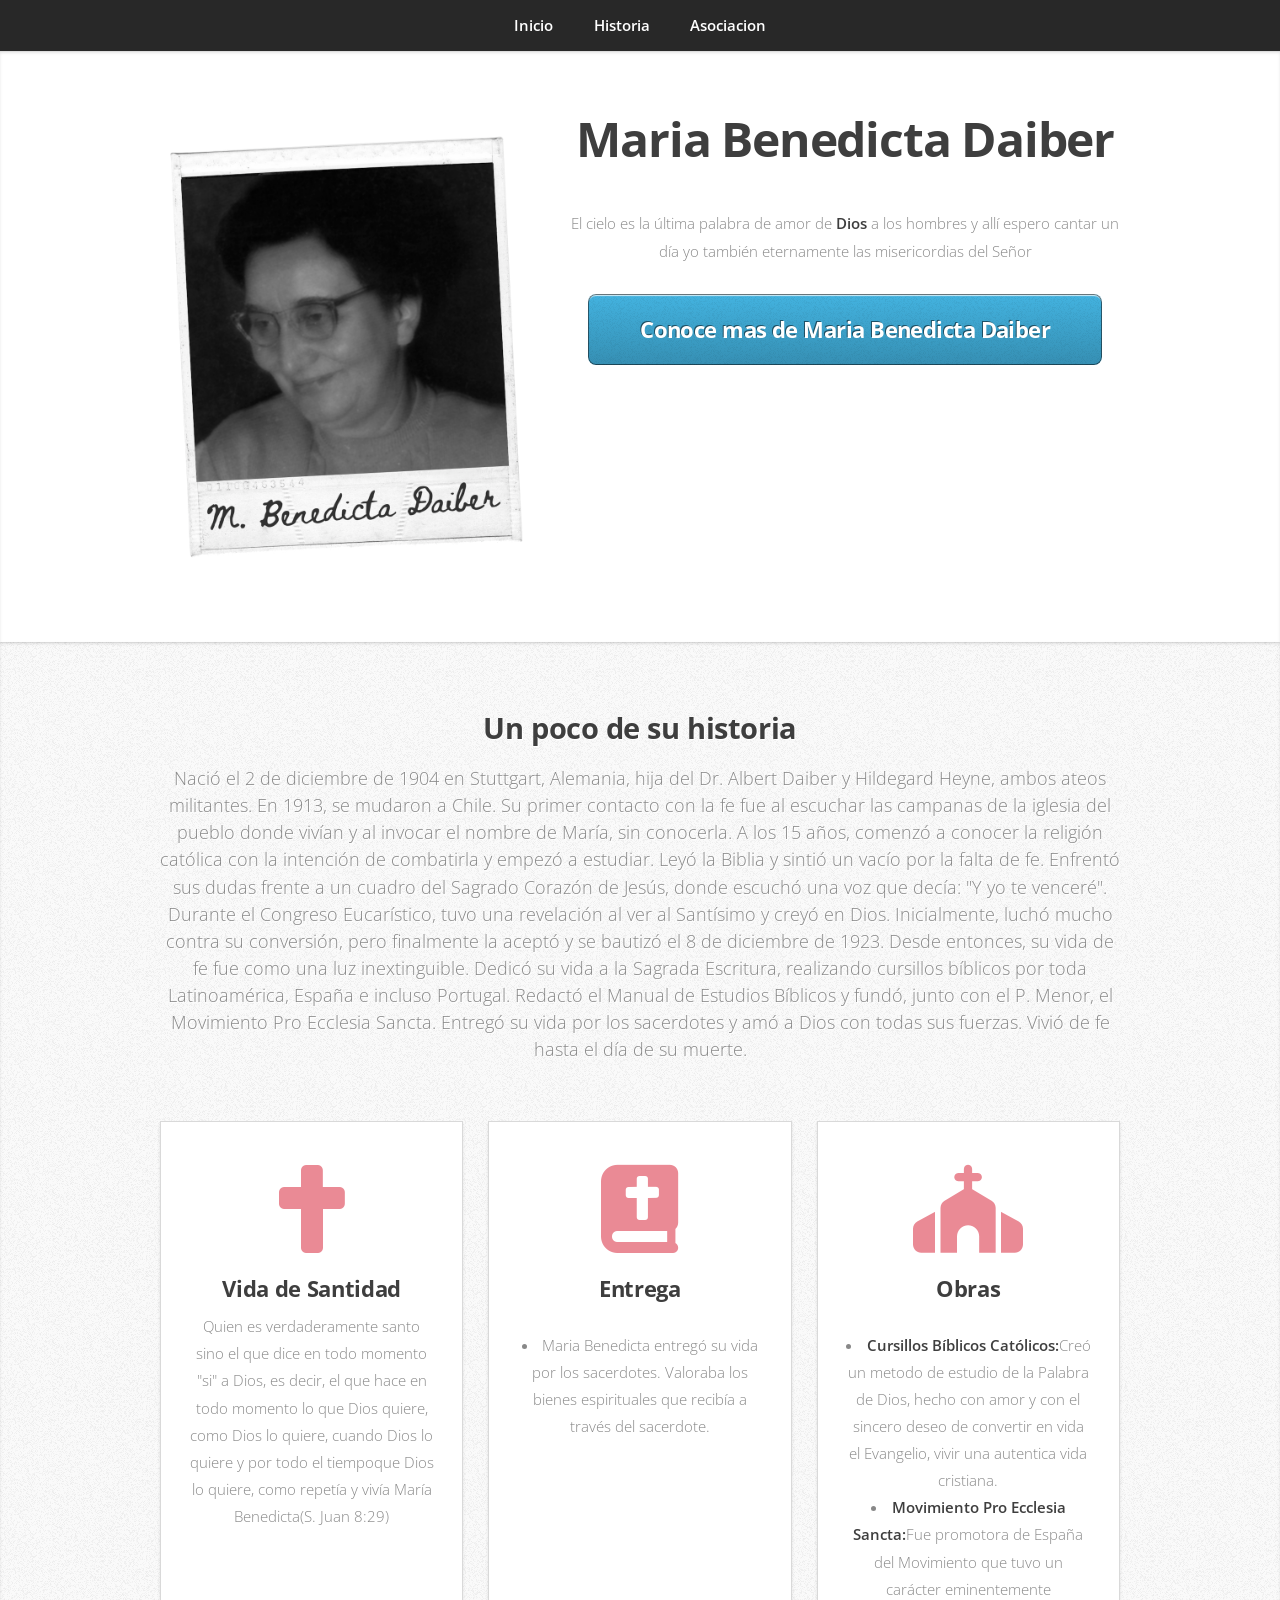
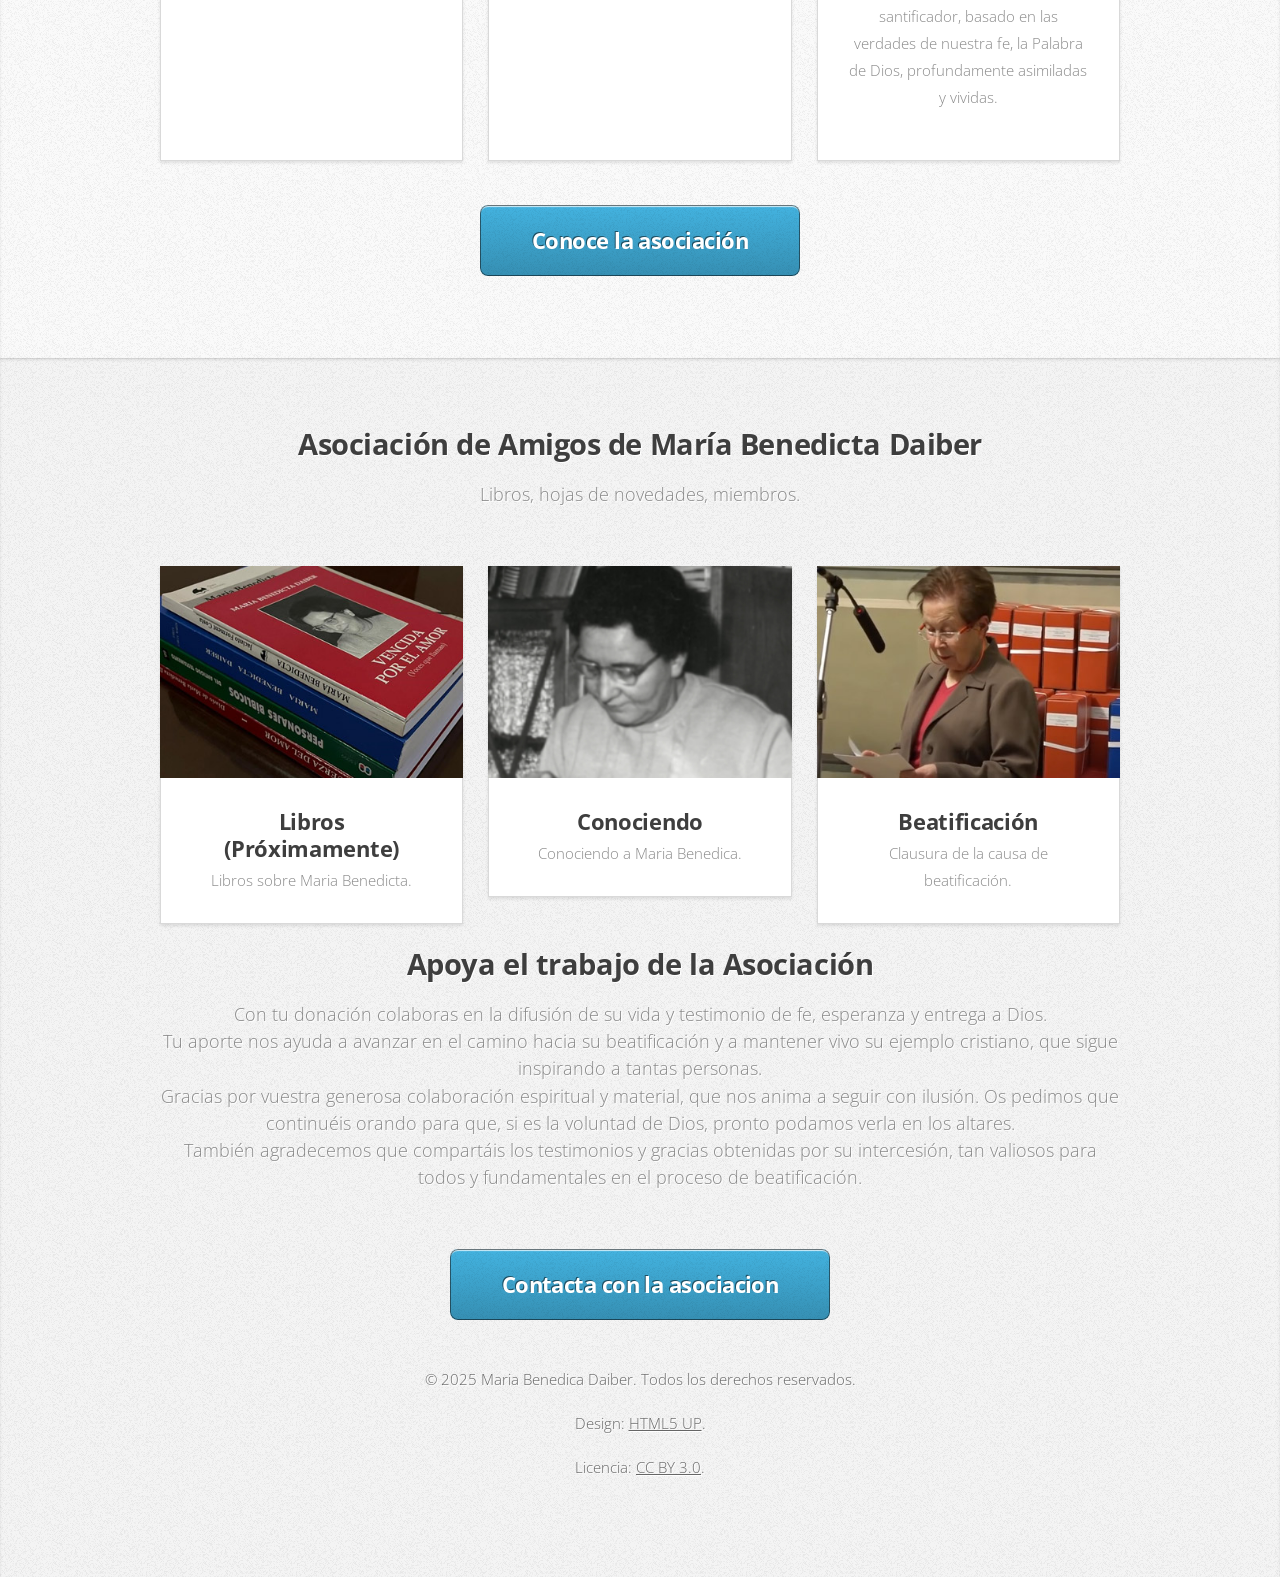
==== index.html @ 36058b7c "Texto del final formateado correctamente en html" ====
<!DOCTYPE HTML>
<html>

<head>
	<title>Maria Benedicta Daiber</title>
	<meta charset="utf-8" />
	<meta name="viewport" content="width=device-width, initial-scale=1, user-scalable=no" />
	<link rel="stylesheet" href="assets/css/main.css" />
	<link rel="stylesheet" href="https://cdnjs.cloudflare.com/ajax/libs/font-awesome/6.0.0-beta3/css/all.min.css">
	<meta name="description"
		content="Conoce la vida, historia y legado de María Benedicta Daiber, su camino de fe y su impacto en la Iglesia Católica." />
	<meta name="keywords" content="María Benedicta Daiber, historia, fe, catolicismo, Pro Ecclesia Sancta, Biblia" />
	<meta name="author" content="Asociación de Amigos de María Benedicta Daiber" />
	<meta name="robots" content="index, follow">
	<meta property="og:title" content="María Benedicta Daiber - Su historia y legado">
	<meta property="og:description" content="Descubre la vida de María Benedicta Daiber y su dedicación a la fe.">
	<meta property="og:image" content="https://www.mariabenedictadaiber.com/images/mbinicio.png">
	<meta property="og:url" content="https://wwww.mariabenedictadaiber.com">
	<meta property="og:type" content="website">
	<link rel="icon" href="images/favicon.ico" type="image/x-icon">
	<link rel="shortcut icon" href="images/favicon.ico" type="image/x-icon">
</head>

<body class="is-preload">

	<!-- Lista de botones top -->
	<nav id="nav">
		<ul class="container">
			<li><a href="#inicio">Inicio</a></li>
			<li><a href="#historia">Historia</a></li>
			<li><a href="#documentos">Asociacion</a></li>
		</ul>
	</nav>

	<!-- Aqui estan los textos del inicio -->
	<article id="inicio" class="wrapper style1">
		<div class="container">
			<div class="row">
				<div class="col-4 col-5-large col-12-medium">
					<span class="image fit"><img src="images/mbinicio.png" alt="" /></span>
				</div>
				<div class="col-8 col-7-large col-12-medium">
					<header>
						<h1><strong>Maria Benedicta Daiber</strong></h1>
					</header>
					<!-- Primera Frase -->
					<p>El cielo es la última palabra de amor de <strong>Dios</strong> a los hombres y allí espero cantar
						un día yo también eternamente las misericordias del Señor </p>
					<!-- Texto del primer boton-->
					<a href="#historia" class="button large scrolly">Conoce mas de Maria Benedicta Daiber</a>
				</div>
			</div>
		</div>
	</article>

	<!-- historia -->
	<article id="historia" class="wrapper style2">
		<div class="container">
			<header>
				<h2>Un poco de su historia</h2>
				<p>
					Nació el 2 de diciembre de 1904 en Stuttgart, Alemania, hija del Dr. Albert Daiber y Hildegard
					Heyne, ambos ateos militantes. En 1913, se mudaron a Chile. Su primer contacto con la fe fue al
					escuchar las campanas de la iglesia del pueblo donde vivían y al invocar el nombre de María, sin
					conocerla. A los 15 años, comenzó a conocer la religión católica con la intención de combatirla y
					empezó a estudiar. Leyó la Biblia y sintió un vacío por la falta de fe. Enfrentó sus dudas frente a
					un cuadro del Sagrado Corazón de Jesús, donde escuchó una voz que decía: "Y yo te venceré".
					Durante el Congreso Eucarístico, tuvo una revelación al ver al Santísimo y creyó en Dios.
					Inicialmente, luchó mucho contra su conversión, pero finalmente la aceptó y se bautizó el 8 de
					diciembre de 1923. Desde entonces, su vida de fe fue como una luz inextinguible. Dedicó su vida a la
					Sagrada Escritura, realizando cursillos bíblicos por toda Latinoamérica, España e incluso Portugal.
					Redactó el Manual de Estudios Bíblicos y fundó, junto con el P. Menor, el Movimiento Pro Ecclesia
					Sancta. Entregó su vida por los sacerdotes y amó a Dios con todas sus fuerzas. Vivió de fe hasta el
					día de su muerte.
				</p>
			</header>
			<!-- Texto en los iconos-->
			<div class="row aln-center">
				<div class="col-4 col-6-medium col-12-small">
					<section class="box style1">
						<i class="fa-solid fa-cross"></i>
						<h3>Vida de Santidad</h3>
						<p> Quien es verdaderamente santo sino el que dice en todo momento "si" a Dios, es decir, el que
							hace en todo momento lo que Dios quiere, como Dios lo quiere, cuando Dios lo quiere y por
							todo el tiempoque Dios lo quiere, como repetía y vivía María Benedicta(S. Juan 8:29)</p>
					</section>
				</div>
				<div class="col-4 col-6-medium col-12-small">
					<section class="box style1">
						<i class="fa-solid fa-book-bible"></i>
						<h3>Entrega</h3>
						<p>
							<li>Maria Benedicta entregó su vida por los sacerdotes. Valoraba los bienes espirituales que
								recibía a través del sacerdote. <p>
								</p>
					</section>
				</div>
				<div class="col-4 col-6-medium col-12-small">
					<section class="box style1">
						<i class="fa-solid fa-church"></i>
						<h3>Obras</h3>
						<p>
							<li><strong>Cursillos Bíblicos Católicos:</strong>Creó un metodo de estudio de la Palabra de
								Dios,
								hecho con amor y con el sincero deseo de convertir en vida el Evangelio, vivir una
								autentica vida cristiana. </li>
							<li><strong>Movimiento Pro Ecclesia Sancta:</strong>Fue promotora de España del Movimiento
								que tuvo un
								carácter eminentemente santificador, basado en las verdades de nuestra fe, la Palabra de
								Dios, profundamente asimiladas y vividas. </li>
						</p>
					</section>
				</div>
			</div>
			<footer>
				<a href="#documentos" class="button large scrolly">Conoce la asociación</a>
			</footer>
		</div>
	</article>

	<!-- documentos -->
	<article id="documentos" class="wrapper style3">
		<div class="container">
			<header>
				<h2>Asociación de Amigos de María Benedicta Daiber</h2>
				<p>Libros, hojas de novedades, miembros.</p>
			</header>
			<div class="row">
				<div class="col-4 col-6-medium col-12-small">
					<article class="box style2">
						<a href="#documentos" class="image featured"><img src="images/libros-emilia.jpg" alt="" /></a>
						<h3><a href="#documentos">Libros (Próximamente)</a></h3>
						<p>Libros sobre Maria Benedicta.</p>
					</article>
				</div>
				<div class="col-4 col-6-medium col-12-small">
					<article class="box style2">
						<a href="https://www.youtube.com/watch?v=n-Kl02w8ah0" target="_blank" class="image featured"><img
								src="images/conociendo-mb.jpg" alt="" /></a>
						<h3><a href="https://www.youtube.com/watch?v=n-Kl02w8ah0" target="_blank">Conociendo</a></h3>
						<p>Conociendo a Maria Benedica.</p>
					</article>
				</div>
				<div class="col-4 col-6-medium col-12-small">
					<article class="box style2">
						<a href="https://www.youtube.com/watch?v=4YT5zD2VzBg" target="_blank"
							class="image featured"><img src="images/asociacion.jpg" alt="" /></a>
							<h3><a href="https://www.youtube.com/watch?v=4YT5zD2VzBg" target="_blank">Beatificación</a></h3>
						<p>Clausura de la causa de beatificación.</p>
					</article>

				</div>
			</div>
			<header>
				<br/>
				<h2>Apoya el trabajo de la Asociación</h2>
				<p>
					Con tu donación colaboras en la difusión de su vida y testimonio de fe, esperanza y entrega a Dios.
				</p>
				<p>
					Tu aporte nos ayuda a avanzar en el camino hacia su beatificación y a mantener vivo su ejemplo cristiano, que sigue inspirando a tantas personas.
				</p><p>
					Gracias por vuestra generosa colaboración espiritual y material, que nos anima a seguir con ilusión.
					Os pedimos que continuéis orando para que, si es la voluntad de Dios, pronto podamos verla en los altares.
				</p><p>
					También agradecemos que compartáis los testimonios y gracias obtenidas por su intercesión, tan valiosos para todos y fundamentales en el proceso de beatificación.
				</p>
			</header>
			<footer>
				<a href="https://docs.google.com/forms/d/1PQJEVFKMWFNVKj2dF9KFOKWozA6vppO3JKjt6mLibCA" target="_blank"
					class="button large scrolly">
					Contacta con la asociacion
				</a>
			</footer>
		</div>
		<footer id="footer">
			<ul id="copyright">
				<p>&copy; 2025 Maria Benedica Daiber. Todos los derechos reservados.</p>
				<p>Design: <a href="https://html5up.net" target="_blank">HTML5 UP</a>.</p>
				<p>Licencia: <a href="https://creativecommons.org/licenses/by/3.0/" target="_blank">CC BY 3.0</a>.</p>
			</ul>
		</footer>
		
		</div>
	</article>


</body>

</html>
---- assets/css/main.css ----
@import url("https://fonts.googleapis.com/css?family=Open+Sans:300,300italic,600,600italic,700");
@import url("fontawesome-all.min.css");

/*
	Miniport by HTML5 UP
	html5up.net | @ajlkn
	Free for personal and commercial use under the CCA 3.0 license (html5up.net/license)
*/
.responsive-iframe {
    position: relative;
    padding-bottom: 56.25%; /* Relación de aspecto 16:9 */
    height: 0;
    overflow: hidden;
    max-width: 100%;
    background: #f0f0f0;
}

.responsive-iframe iframe {
    position: absolute;
    top: 0;
    left: 0;
    width: 100%;
    height: 100%;
    border: 0;
}

html, body, div, span, applet, object,
iframe, h1, h2, h3, h4, h5, h6, p, blockquote,
pre, a, abbr, acronym, address, big, cite,
code, del, dfn, em, img, ins, kbd, q, s, samp,
small, strike, strong, sub, sup, tt, var, b,
u, i, center, dl, dt, dd, ol, ul, li, fieldset,
form, label, legend, table, caption, tbody,
tfoot, thead, tr, th, td, article, aside,
canvas, details, embed, figure, figcaption,
footer, header, hgroup, menu, nav, output, ruby,
section, summary, time, mark, audio, video {
	margin: 0;
	padding: 0;
	border: 0;
	font-size: 100%;
	font: inherit;
	vertical-align: baseline;}

article, aside, details, figcaption, figure,
footer, header, hgroup, menu, nav, section {
	display: block;}

body {
	line-height: 1;
}

ol, ul {
	list-style: none;
}

blockquote, q {
	quotes: none;
}

	blockquote:before, blockquote:after, q:before, q:after {
		content: '';
		content: none;
	}

table {
	border-collapse: collapse;
	border-spacing: 0;
}

body {
	-webkit-text-size-adjust: none;
}

mark {
	background-color: transparent;
	color: inherit;
}

input::-moz-focus-inner {
	border: 0;
	padding: 0;
}

input, select, textarea {
	-moz-appearance: none;
	-webkit-appearance: none;
	-ms-appearance: none;
	appearance: none;
}

/* Basic */

	html {
		box-sizing: border-box;
	}

	*, *:before, *:after {
		box-sizing: inherit;
	}

	body {
		padding-top: 3.5em;
	}

		body.is-preload *, body.is-preload *:before, body.is-preload *:after {
			-moz-animation: none !important;
			-webkit-animation: none !important;
			-ms-animation: none !important;
			animation: none !important;
			-moz-transition: none !important;
			-webkit-transition: none !important;
			-ms-transition: none !important;
			transition: none !important;
		}

	body, input, textarea, select {
		font-family: 'Open Sans', sans-serif;
		line-height: 1.85em;
		color: #888;
		font-weight: 300;
		font-size: 13pt;
	}

	a {
		-moz-transition: color .2s ease-in-out;
		-webkit-transition: color .2s ease-in-out;
		-ms-transition: color .2s ease-in-out;
		transition: color .2s ease-in-out;
		color: #43B3E0;
		text-decoration: underline;
	}

		a:hover {
			color: #43bff0 !important;
		}

		a img {
			border: 0;
		}

	b, strong {
		font-weight: 600;
		color: #3e3e3e;
	}

	i, em {
		font-style: italic;
	}

	sub {
		position: relative;
		top: 0.5em;
		font-size: 0.8em;
	}

	sup {
		position: relative;
		top: -0.5em;
		font-size: 0.8em;
	}

	blockquote {
		border-left: solid 0.75em #eee;
		padding: 1em 0 1em 1.5em;
		font-style: italic;
	}

	h1, h2, h3, h4, h5, h6 {
		color: #3e3e3e;
		margin: 0 0 0.75em 0;
	}

	h1 a, h2 a, h3 a, h4 a, h5 a, h6 a {
		text-decoration: none;
		color: inherit;
	}

	h2, h3, h4, h5, h6 {
		font-weight: 700;
	}

	h1 {
		font-size: 3.25em;
		letter-spacing: -0.025em;
		font-weight: 300;
	}

		h1 strong {
			font-weight: 700;
		}

	h2 {
		font-size: 2em;
		letter-spacing: -0.015em;
	}

	h3 {
		font-size: 1.5em;
		letter-spacing: -0.015em;
	}

	em, i {
		font-style: italic;
	}

	br.clear {
		clear: both;
	}

	hr {
		border: 0;
		border-top: solid 1px #444;
		border-top-color: rgba(0, 0, 0, 0.35);
		box-shadow: 0px 1px 0px 0px rgba(255, 255, 255, 0.1);
		height: 1px;
		margin: 3em 0;
	}

	p, ul, ol, dl, table {
		margin-bottom: 2em;
	}

	header {
		margin: 0 0 3em 0;
	}

		header > p {
			font-size: 1.25em;
			margin: 0;
		}

	footer {
		margin: 3em 0 0 0;
	}

		footer > p {
			font-size: 1.25em;
		}

/* Container */

	.container {
		margin: 0 auto;
		max-width: calc(100% - 50px);
		width: 1200px;
	}

		.container.medium {
			width: 900px;
		}

		@media screen and (max-width: 1680px) {

			.container {
				width: 1200px;
			}

				.container.medium {
					width: 900px;
				}

		}

		@media screen and (max-width: 1280px) {

			.container {
				width: 960px;
			}

				.container.medium {
					width: 720px;
				}

		}

		@media screen and (max-width: 980px) {

			.container {
				width: 100%;
			}

				.container.medium {
					width: 75%;
				}

		}

		@media screen and (max-width: 736px) {

			.container {
				width: 100%;
				max-width: calc(100% - 30px);
			}

				.container.medium {
					width: 100%;
				}

		}

/* Row */

	.row {
		display: flex;
		flex-wrap: wrap;
		box-sizing: border-box;
		align-items: stretch;
	}

		.row > * {
			box-sizing: border-box;
		}

		.row.gtr-uniform > * > :last-child {
			margin-bottom: 0;
		}

		.row.aln-left {
			justify-content: flex-start;
		}

		.row.aln-center {
			justify-content: center;
		}

		.row.aln-right {
			justify-content: flex-end;
		}

		.row.aln-top {
			align-items: flex-start;
		}

		.row.aln-middle {
			align-items: center;
		}

		.row.aln-bottom {
			align-items: flex-end;
		}

		.row > .imp {
			order: -1;
		}

		.row > .col-1 {
			width: 8.33333%;
		}

		.row > .off-1 {
			margin-left: 8.33333%;
		}

		.row > .col-2 {
			width: 16.66667%;
		}

		.row > .off-2 {
			margin-left: 16.66667%;
		}

		.row > .col-3 {
			width: 25%;
		}

		.row > .off-3 {
			margin-left: 25%;
		}

		.row > .col-4 {
			width: 33.33333%;
		}

		.row > .off-4 {
			margin-left: 33.33333%;
		}

		.row > .col-5 {
			width: 41.66667%;
		}

		.row > .off-5 {
			margin-left: 41.66667%;
		}

		.row > .col-6 {
			width: 50%;
		}

		.row > .off-6 {
			margin-left: 50%;
		}

		.row > .col-7 {
			width: 58.33333%;
		}

		.row > .off-7 {
			margin-left: 58.33333%;
		}

		.row > .col-8 {
			width: 66.66667%;
		}

		.row > .off-8 {
			margin-left: 66.66667%;
		}

		.row > .col-9 {
			width: 75%;
		}

		.row > .off-9 {
			margin-left: 75%;
		}

		.row > .col-10 {
			width: 83.33333%;
		}

		.row > .off-10 {
			margin-left: 83.33333%;
		}

		.row > .col-11 {
			width: 91.66667%;
		}

		.row > .off-11 {
			margin-left: 91.66667%;
		}

		.row > .col-12 {
			width: 100%;
		}

		.row > .off-12 {
			margin-left: 100%;
		}

		.row.gtr-0 {
			margin-top: 0px;
			margin-left: 0px;
		}

			.row.gtr-0 > * {
				padding: 0px 0 0 0px;
			}

			.row.gtr-0.gtr-uniform {
				margin-top: 0px;
			}

				.row.gtr-0.gtr-uniform > * {
					padding-top: 0px;
				}

		.row.gtr-25 {
			margin-top: -6.25px;
			margin-left: -6.25px;
		}

			.row.gtr-25 > * {
				padding: 6.25px 0 0 6.25px;
			}

			.row.gtr-25.gtr-uniform {
				margin-top: -6.25px;
			}

				.row.gtr-25.gtr-uniform > * {
					padding-top: 6.25px;
				}

		.row.gtr-50 {
			margin-top: -12.5px;
			margin-left: -12.5px;
		}

			.row.gtr-50 > * {
				padding: 12.5px 0 0 12.5px;
			}

			.row.gtr-50.gtr-uniform {
				margin-top: -12.5px;
			}

				.row.gtr-50.gtr-uniform > * {
					padding-top: 12.5px;
				}

		.row {
			margin-top: -25px;
			margin-left: -25px;
		}

			.row > * {
				padding: 25px 0 0 25px;
			}

			.row.gtr-uniform {
				margin-top: -25px;
			}

				.row.gtr-uniform > * {
					padding-top: 25px;
				}

		.row.gtr-150 {
			margin-top: -37.5px;
			margin-left: -37.5px;
		}

			.row.gtr-150 > * {
				padding: 37.5px 0 0 37.5px;
			}

			.row.gtr-150.gtr-uniform {
				margin-top: -37.5px;
			}

				.row.gtr-150.gtr-uniform > * {
					padding-top: 37.5px;
				}

		.row.gtr-200 {
			margin-top: -50px;
			margin-left: -50px;
		}

			.row.gtr-200 > * {
				padding: 50px 0 0 50px;
			}

			.row.gtr-200.gtr-uniform {
				margin-top: -50px;
			}

				.row.gtr-200.gtr-uniform > * {
					padding-top: 50px;
				}

		@media screen and (max-width: 1680px) {

			.row {
				display: flex;
				flex-wrap: wrap;
				box-sizing: border-box;
				align-items: stretch;
			}

				.row > * {
					box-sizing: border-box;
				}

				.row.gtr-uniform > * > :last-child {
					margin-bottom: 0;
				}

				.row.aln-left {
					justify-content: flex-start;
				}

				.row.aln-center {
					justify-content: center;
				}

				.row.aln-right {
					justify-content: flex-end;
				}

				.row.aln-top {
					align-items: flex-start;
				}

				.row.aln-middle {
					align-items: center;
				}

				.row.aln-bottom {
					align-items: flex-end;
				}

				.row > .imp-xlarge {
					order: -1;
				}

				.row > .col-1-xlarge {
					width: 8.33333%;
				}

				.row > .off-1-xlarge {
					margin-left: 8.33333%;
				}

				.row > .col-2-xlarge {
					width: 16.66667%;
				}

				.row > .off-2-xlarge {
					margin-left: 16.66667%;
				}

				.row > .col-3-xlarge {
					width: 25%;
				}

				.row > .off-3-xlarge {
					margin-left: 25%;
				}

				.row > .col-4-xlarge {
					width: 33.33333%;
				}

				.row > .off-4-xlarge {
					margin-left: 33.33333%;
				}

				.row > .col-5-xlarge {
					width: 41.66667%;
				}

				.row > .off-5-xlarge {
					margin-left: 41.66667%;
				}

				.row > .col-6-xlarge {
					width: 50%;
				}

				.row > .off-6-xlarge {
					margin-left: 50%;
				}

				.row > .col-7-xlarge {
					width: 58.33333%;
				}

				.row > .off-7-xlarge {
					margin-left: 58.33333%;
				}

				.row > .col-8-xlarge {
					width: 66.66667%;
				}

				.row > .off-8-xlarge {
					margin-left: 66.66667%;
				}

				.row > .col-9-xlarge {
					width: 75%;
				}

				.row > .off-9-xlarge {
					margin-left: 75%;
				}

				.row > .col-10-xlarge {
					width: 83.33333%;
				}

				.row > .off-10-xlarge {
					margin-left: 83.33333%;
				}

				.row > .col-11-xlarge {
					width: 91.66667%;
				}

				.row > .off-11-xlarge {
					margin-left: 91.66667%;
				}

				.row > .col-12-xlarge {
					width: 100%;
				}

				.row > .off-12-xlarge {
					margin-left: 100%;
				}

				.row.gtr-0 {
					margin-top: 0px;
					margin-left: 0px;
				}

					.row.gtr-0 > * {
						padding: 0px 0 0 0px;
					}

					.row.gtr-0.gtr-uniform {
						margin-top: 0px;
					}

						.row.gtr-0.gtr-uniform > * {
							padding-top: 0px;
						}

				.row.gtr-25 {
					margin-top: -6.25px;
					margin-left: -6.25px;
				}

					.row.gtr-25 > * {
						padding: 6.25px 0 0 6.25px;
					}

					.row.gtr-25.gtr-uniform {
						margin-top: -6.25px;
					}

						.row.gtr-25.gtr-uniform > * {
							padding-top: 6.25px;
						}

				.row.gtr-50 {
					margin-top: -12.5px;
					margin-left: -12.5px;
				}

					.row.gtr-50 > * {
						padding: 12.5px 0 0 12.5px;
					}

					.row.gtr-50.gtr-uniform {
						margin-top: -12.5px;
					}

						.row.gtr-50.gtr-uniform > * {
							padding-top: 12.5px;
						}

				.row {
					margin-top: -25px;
					margin-left: -25px;
				}

					.row > * {
						padding: 25px 0 0 25px;
					}

					.row.gtr-uniform {
						margin-top: -25px;
					}

						.row.gtr-uniform > * {
							padding-top: 25px;
						}

				.row.gtr-150 {
					margin-top: -37.5px;
					margin-left: -37.5px;
				}

					.row.gtr-150 > * {
						padding: 37.5px 0 0 37.5px;
					}

					.row.gtr-150.gtr-uniform {
						margin-top: -37.5px;
					}

						.row.gtr-150.gtr-uniform > * {
							padding-top: 37.5px;
						}

				.row.gtr-200 {
					margin-top: -50px;
					margin-left: -50px;
				}

					.row.gtr-200 > * {
						padding: 50px 0 0 50px;
					}

					.row.gtr-200.gtr-uniform {
						margin-top: -50px;
					}

						.row.gtr-200.gtr-uniform > * {
							padding-top: 50px;
						}

		}

		@media screen and (max-width: 1280px) {

			.row {
				display: flex;
				flex-wrap: wrap;
				box-sizing: border-box;
				align-items: stretch;
			}

				.row > * {
					box-sizing: border-box;
				}

				.row.gtr-uniform > * > :last-child {
					margin-bottom: 0;
				}

				.row.aln-left {
					justify-content: flex-start;
				}

				.row.aln-center {
					justify-content: center;
				}

				.row.aln-right {
					justify-content: flex-end;
				}

				.row.aln-top {
					align-items: flex-start;
				}

				.row.aln-middle {
					align-items: center;
				}

				.row.aln-bottom {
					align-items: flex-end;
				}

				.row > .imp-large {
					order: -1;
				}

				.row > .col-1-large {
					width: 8.33333%;
				}

				.row > .off-1-large {
					margin-left: 8.33333%;
				}

				.row > .col-2-large {
					width: 16.66667%;
				}

				.row > .off-2-large {
					margin-left: 16.66667%;
				}

				.row > .col-3-large {
					width: 25%;
				}

				.row > .off-3-large {
					margin-left: 25%;
				}

				.row > .col-4-large {
					width: 33.33333%;
				}

				.row > .off-4-large {
					margin-left: 33.33333%;
				}

				.row > .col-5-large {
					width: 41.66667%;
				}

				.row > .off-5-large {
					margin-left: 41.66667%;
				}

				.row > .col-6-large {
					width: 50%;
				}

				.row > .off-6-large {
					margin-left: 50%;
				}

				.row > .col-7-large {
					width: 58.33333%;
				}

				.row > .off-7-large {
					margin-left: 58.33333%;
				}

				.row > .col-8-large {
					width: 66.66667%;
				}

				.row > .off-8-large {
					margin-left: 66.66667%;
				}

				.row > .col-9-large {
					width: 75%;
				}

				.row > .off-9-large {
					margin-left: 75%;
				}

				.row > .col-10-large {
					width: 83.33333%;
				}

				.row > .off-10-large {
					margin-left: 83.33333%;
				}

				.row > .col-11-large {
					width: 91.66667%;
				}

				.row > .off-11-large {
					margin-left: 91.66667%;
				}

				.row > .col-12-large {
					width: 100%;
				}

				.row > .off-12-large {
					margin-left: 100%;
				}

				.row.gtr-0 {
					margin-top: 0px;
					margin-left: 0px;
				}

					.row.gtr-0 > * {
						padding: 0px 0 0 0px;
					}

					.row.gtr-0.gtr-uniform {
						margin-top: 0px;
					}

						.row.gtr-0.gtr-uniform > * {
							padding-top: 0px;
						}

				.row.gtr-25 {
					margin-top: -6.25px;
					margin-left: -6.25px;
				}

					.row.gtr-25 > * {
						padding: 6.25px 0 0 6.25px;
					}

					.row.gtr-25.gtr-uniform {
						margin-top: -6.25px;
					}

						.row.gtr-25.gtr-uniform > * {
							padding-top: 6.25px;
						}

				.row.gtr-50 {
					margin-top: -12.5px;
					margin-left: -12.5px;
				}

					.row.gtr-50 > * {
						padding: 12.5px 0 0 12.5px;
					}

					.row.gtr-50.gtr-uniform {
						margin-top: -12.5px;
					}

						.row.gtr-50.gtr-uniform > * {
							padding-top: 12.5px;
						}

				.row {
					margin-top: -25px;
					margin-left: -25px;
				}

					.row > * {
						padding: 25px 0 0 25px;
					}

					.row.gtr-uniform {
						margin-top: -25px;
					}

						.row.gtr-uniform > * {
							padding-top: 25px;
						}

				.row.gtr-150 {
					margin-top: -37.5px;
					margin-left: -37.5px;
				}

					.row.gtr-150 > * {
						padding: 37.5px 0 0 37.5px;
					}

					.row.gtr-150.gtr-uniform {
						margin-top: -37.5px;
					}

						.row.gtr-150.gtr-uniform > * {
							padding-top: 37.5px;
						}

				.row.gtr-200 {
					margin-top: -50px;
					margin-left: -50px;
				}

					.row.gtr-200 > * {
						padding: 50px 0 0 50px;
					}

					.row.gtr-200.gtr-uniform {
						margin-top: -50px;
					}

						.row.gtr-200.gtr-uniform > * {
							padding-top: 50px;
						}

		}

		@media screen and (max-width: 980px) {

			.row {
				display: flex;
				flex-wrap: wrap;
				box-sizing: border-box;
				align-items: stretch;
			}

				.row > * {
					box-sizing: border-box;
				}

				.row.gtr-uniform > * > :last-child {
					margin-bottom: 0;
				}

				.row.aln-left {
					justify-content: flex-start;
				}

				.row.aln-center {
					justify-content: center;
				}

				.row.aln-right {
					justify-content: flex-end;
				}

				.row.aln-top {
					align-items: flex-start;
				}

				.row.aln-middle {
					align-items: center;
				}

				.row.aln-bottom {
					align-items: flex-end;
				}

				.row > .imp-medium {
					order: -1;
				}

				.row > .col-1-medium {
					width: 8.33333%;
				}

				.row > .off-1-medium {
					margin-left: 8.33333%;
				}

				.row > .col-2-medium {
					width: 16.66667%;
				}

				.row > .off-2-medium {
					margin-left: 16.66667%;
				}

				.row > .col-3-medium {
					width: 25%;
				}

				.row > .off-3-medium {
					margin-left: 25%;
				}

				.row > .col-4-medium {
					width: 33.33333%;
				}

				.row > .off-4-medium {
					margin-left: 33.33333%;
				}

				.row > .col-5-medium {
					width: 41.66667%;
				}

				.row > .off-5-medium {
					margin-left: 41.66667%;
				}

				.row > .col-6-medium {
					width: 50%;
				}

				.row > .off-6-medium {
					margin-left: 50%;
				}

				.row > .col-7-medium {
					width: 58.33333%;
				}

				.row > .off-7-medium {
					margin-left: 58.33333%;
				}

				.row > .col-8-medium {
					width: 66.66667%;
				}

				.row > .off-8-medium {
					margin-left: 66.66667%;
				}

				.row > .col-9-medium {
					width: 75%;
				}

				.row > .off-9-medium {
					margin-left: 75%;
				}

				.row > .col-10-medium {
					width: 83.33333%;
				}

				.row > .off-10-medium {
					margin-left: 83.33333%;
				}

				.row > .col-11-medium {
					width: 91.66667%;
				}

				.row > .off-11-medium {
					margin-left: 91.66667%;
				}

				.row > .col-12-medium {
					width: 100%;
				}

				.row > .off-12-medium {
					margin-left: 100%;
				}

				.row.gtr-0 {
					margin-top: 0px;
					margin-left: 0px;
				}

					.row.gtr-0 > * {
						padding: 0px 0 0 0px;
					}

					.row.gtr-0.gtr-uniform {
						margin-top: 0px;
					}

						.row.gtr-0.gtr-uniform > * {
							padding-top: 0px;
						}

				.row.gtr-25 {
					margin-top: -6.25px;
					margin-left: -6.25px;
				}

					.row.gtr-25 > * {
						padding: 6.25px 0 0 6.25px;
					}

					.row.gtr-25.gtr-uniform {
						margin-top: -6.25px;
					}

						.row.gtr-25.gtr-uniform > * {
							padding-top: 6.25px;
						}

				.row.gtr-50 {
					margin-top: -12.5px;
					margin-left: -12.5px;
				}

					.row.gtr-50 > * {
						padding: 12.5px 0 0 12.5px;
					}

					.row.gtr-50.gtr-uniform {
						margin-top: -12.5px;
					}

						.row.gtr-50.gtr-uniform > * {
							padding-top: 12.5px;
						}

				.row {
					margin-top: -25px;
					margin-left: -25px;
				}

					.row > * {
						padding: 25px 0 0 25px;
					}

					.row.gtr-uniform {
						margin-top: -25px;
					}

						.row.gtr-uniform > * {
							padding-top: 25px;
						}

				.row.gtr-150 {
					margin-top: -37.5px;
					margin-left: -37.5px;
				}

					.row.gtr-150 > * {
						padding: 37.5px 0 0 37.5px;
					}

					.row.gtr-150.gtr-uniform {
						margin-top: -37.5px;
					}

						.row.gtr-150.gtr-uniform > * {
							padding-top: 37.5px;
						}

				.row.gtr-200 {
					margin-top: -50px;
					margin-left: -50px;
				}

					.row.gtr-200 > * {
						padding: 50px 0 0 50px;
					}

					.row.gtr-200.gtr-uniform {
						margin-top: -50px;
					}

						.row.gtr-200.gtr-uniform > * {
							padding-top: 50px;
						}

		}

		@media screen and (max-width: 736px) {

			.row {
				display: flex;
				flex-wrap: wrap;
				box-sizing: border-box;
				align-items: stretch;
			}

				.row > * {
					box-sizing: border-box;
				}

				.row.gtr-uniform > * > :last-child {
					margin-bottom: 0;
				}

				.row.aln-left {
					justify-content: flex-start;
				}

				.row.aln-center {
					justify-content: center;
				}

				.row.aln-right {
					justify-content: flex-end;
				}

				.row.aln-top {
					align-items: flex-start;
				}

				.row.aln-middle {
					align-items: center;
				}

				.row.aln-bottom {
					align-items: flex-end;
				}

				.row > .imp-small {
					order: -1;
				}

				.row > .col-1-small {
					width: 8.33333%;
				}

				.row > .off-1-small {
					margin-left: 8.33333%;
				}

				.row > .col-2-small {
					width: 16.66667%;
				}

				.row > .off-2-small {
					margin-left: 16.66667%;
				}

				.row > .col-3-small {
					width: 25%;
				}

				.row > .off-3-small {
					margin-left: 25%;
				}

				.row > .col-4-small {
					width: 33.33333%;
				}

				.row > .off-4-small {
					margin-left: 33.33333%;
				}

				.row > .col-5-small {
					width: 41.66667%;
				}

				.row > .off-5-small {
					margin-left: 41.66667%;
				}

				.row > .col-6-small {
					width: 50%;
				}

				.row > .off-6-small {
					margin-left: 50%;
				}

				.row > .col-7-small {
					width: 58.33333%;
				}

				.row > .off-7-small {
					margin-left: 58.33333%;
				}

				.row > .col-8-small {
					width: 66.66667%;
				}

				.row > .off-8-small {
					margin-left: 66.66667%;
				}

				.row > .col-9-small {
					width: 75%;
				}

				.row > .off-9-small {
					margin-left: 75%;
				}

				.row > .col-10-small {
					width: 83.33333%;
				}

				.row > .off-10-small {
					margin-left: 83.33333%;
				}

				.row > .col-11-small {
					width: 91.66667%;
				}

				.row > .off-11-small {
					margin-left: 91.66667%;
				}

				.row > .col-12-small {
					width: 100%;
				}

				.row > .off-12-small {
					margin-left: 100%;
				}

				.row.gtr-0 {
					margin-top: 0px;
					margin-left: 0px;
				}

					.row.gtr-0 > * {
						padding: 0px 0 0 0px;
					}

					.row.gtr-0.gtr-uniform {
						margin-top: 0px;
					}

						.row.gtr-0.gtr-uniform > * {
							padding-top: 0px;
						}

				.row.gtr-25 {
					margin-top: -3.75px;
					margin-left: -3.75px;
				}

					.row.gtr-25 > * {
						padding: 3.75px 0 0 3.75px;
					}

					.row.gtr-25.gtr-uniform {
						margin-top: -3.75px;
					}

						.row.gtr-25.gtr-uniform > * {
							padding-top: 3.75px;
						}

				.row.gtr-50 {
					margin-top: -7.5px;
					margin-left: -7.5px;
				}

					.row.gtr-50 > * {
						padding: 7.5px 0 0 7.5px;
					}

					.row.gtr-50.gtr-uniform {
						margin-top: -7.5px;
					}

						.row.gtr-50.gtr-uniform > * {
							padding-top: 7.5px;
						}

				.row {
					margin-top: -15px;
					margin-left: -15px;
				}

					.row > * {
						padding: 15px 0 0 15px;
					}

					.row.gtr-uniform {
						margin-top: -15px;
					}

						.row.gtr-uniform > * {
							padding-top: 15px;
						}

				.row.gtr-150 {
					margin-top: -22.5px;
					margin-left: -22.5px;
				}

					.row.gtr-150 > * {
						padding: 22.5px 0 0 22.5px;
					}

					.row.gtr-150.gtr-uniform {
						margin-top: -22.5px;
					}

						.row.gtr-150.gtr-uniform > * {
							padding-top: 22.5px;
						}

				.row.gtr-200 {
					margin-top: -30px;
					margin-left: -30px;
				}

					.row.gtr-200 > * {
						padding: 30px 0 0 30px;
					}

					.row.gtr-200.gtr-uniform {
						margin-top: -30px;
					}

						.row.gtr-200.gtr-uniform > * {
							padding-top: 30px;
						}

		}

/* Form */

	form label {
		color: #3e3e3e;
		font-weight: 700;
		display: block;
		margin: 0 0 0.5em 0;
	}

	form input[type=text],
	form input[type=email],
	form input[type=password],
	form select,
	form textarea {
		-moz-transition: background .2s ease-in-out, box-shadow .2s ease-in-out;
		-webkit-transition: background .2s ease-in-out, box-shadow .2s ease-in-out;
		-ms-transition: background .2s ease-in-out, box-shadow .2s ease-in-out;
		transition: background .2s ease-in-out, box-shadow .2s ease-in-out;
		-webkit-appearance: none;
		display: block;
		border: 0;
		padding: 0.75em;
		font-size: 1em;
		border-radius: 8px;
		border: solid 1px #ddd;
		background: #fff;
		color: #bbb;
		box-shadow: inset 0px 2px 3px 1px rgba(0, 0, 0, 0.05), 0px 1px 0px 0px rgba(255, 255, 255, 0.025);
		width: 100%;
	}

		form input[type=text]:focus,
		form input[type=email]:focus,
		form input[type=password]:focus,
		form select:focus,
		form textarea:focus {
			background: #fafafa;
			box-shadow: inset 0px 2px 5px 0px rgba(0, 0, 0, 0.05), 0px 1px 0px 0px rgba(255, 255, 255, 0.025), inset 0px 0px 2px 1px #43bff0;
		}

	form textarea {
		height: 15em;
	}

	form .actions:last-child {
		margin-bottom: 0;
	}

	form ::-webkit-input-placeholder {
		color: #555 !important;
	}

	form :-moz-placeholder {
		color: #555 !important;
	}

	form ::-moz-placeholder {
		color: #555 !important;
	}

	form :-ms-input-placeholder {
		color: #555 !important;
	}

	form ::-moz-focus-inner {
		border: 0;
	}

/* Tables */

	table {
		width: 100%;
	}

		table.default {
			width: 100%;
		}

			table.default tr {
				border-top: solid 1px #eee;
			}

				table.default tr:first-child {
					border-top: 0;
				}

			table.default td {
				padding: 0.5em 1em 0.5em 1em;
			}

			table.default th {
				text-align: left;
				padding: 0.5em 1em 0.5em 1em;
				font-weight: 600;
				margin: 0 0 1em 0;
			}

			table.default thead {
				background: #4f4f4f;
				color: #fff;
			}

/* Section/Article */

	section, article {
		margin-bottom: 3em;
	}

	section > :last-child,
	article > :last-child,
	section:last-child,
	article:last-child {
		margin-bottom: 0;
	}

/* Image */

	.image {
		display: inline-block;
		position: relative;
	}

		.image img {
			display: block;
			width: 100%;
		}

		.image.fit {
			display: block;
			width: 100%;
		}

		.image.featured {
			display: block;
			width: 100%;
			margin: 0 0 2em 0;
		}

		.image.left {
			float: left;
			margin: 0 2em 2em 0;
		}

		.image.centered {
			display: block;
			margin: 0 0 2em 0;
		}

			.image.centered img {
				margin: 0 auto;
				width: auto;
			}

/* Button */

	input[type="button"],
	input[type="submit"],
	input[type="reset"],
	button,
	.button {
		background-image: url("images/bg.png"), -moz-linear-gradient(top, rgba(0, 0, 0, 0), rgba(0, 0, 0, 0.2));
		background-image: url("images/bg.png"), -webkit-linear-gradient(top, rgba(0, 0, 0, 0), rgba(0, 0, 0, 0.2));
		background-image: url("images/bg.png"), -ms-linear-gradient(top, rgba(0, 0, 0, 0), rgba(0, 0, 0, 0.2));
		background-image: url("images/bg.png"), linear-gradient(top, rgba(0, 0, 0, 0), rgba(0, 0, 0, 0.2));
		-moz-transition: background-color .2s ease-in-out;
		-webkit-transition: background-color .2s ease-in-out;
		-ms-transition: background-color .2s ease-in-out;
		transition: background-color .2s ease-in-out;
		-webkit-appearance: none;
		position: relative;
		display: inline-block;
		color: #fff !important;
		text-decoration: none;
		font-weight: 700;
		border: 0;
		outline: 0;
		cursor: pointer;
		border-radius: 8px;
		text-shadow: -1px -1px 0.5px rgba(0, 0, 0, 0.5);
		overflow: hidden;
		box-shadow: inset 0px 0px 0px 1px rgba(0, 0, 0, 0.5), inset 0px 2px 1px 0px rgba(255, 255, 255, 0.75);
		background-color: #43B3E0;
		padding: 1em 2.35em 1em 2.35em;
		font-size: 1.1em;
		max-width: 24em;
	}

		input[type="button"]:hover,
		input[type="submit"]:hover,
		input[type="reset"]:hover,
		button:hover,
		.button:hover {
			background-color: #43bff0;
			color: #fff !important;
		}

		input[type="button"]:active,
		input[type="submit"]:active,
		input[type="reset"]:active,
		button:active,
		.button:active {
			background-color: #3BA8D3;
			top: 1px;
		}

		input[type="button"].large,
		input[type="submit"].large,
		input[type="reset"].large,
		button.large,
		.button.large {
			font-size: 1.5em;
			letter-spacing: -0.025em;
		}

		input[type="button"].alt,
		input[type="submit"].alt,
		input[type="reset"].alt,
		button.alt,
		.button.alt {
			background-color: #444;
			box-shadow: inset 0px 0px 0px 1px #242424, inset 0px 2px 1px 0px rgba(255, 255, 255, 0.2);
		}

			input[type="button"].alt:hover,
			input[type="submit"].alt:hover,
			input[type="reset"].alt:hover,
			button.alt:hover,
			.button.alt:hover {
				background-color: #4f4f4f;
				color: #fff !important;
			}

			input[type="button"].alt:active,
			input[type="submit"].alt:active,
			input[type="reset"].alt:active,
			button.alt:active,
			.button.alt:active {
				background-color: #3f3f3f;
			}

/* List */

	ul {
		list-style: disc;
		padding-left: 1em;
	}

		ul li {
			padding-left: 0.5em;
		}

	ol {
		list-style: decimal;
		padding-left: 1.25em;
	}

		ol li {
			padding-left: 0.25em;
		}

/* Social */

	ul.social {
		cursor: default;
		margin: 0;
		list-style: none;
		padding-left: 0;
	}

		ul.social li {
			position: relative;
			display: inline-block;
			margin: 0.25em;
			top: 0;
			padding-left: 0;
		}

			ul.social li a {
				-moz-transition: top .2s ease-in-out;
				-webkit-transition: top .2s ease-in-out;
				-ms-transition: top .2s ease-in-out;
				transition: top .2s ease-in-out;
				display: block;
				width: 48px;
				height: 48px;
				border-radius: 6px;
				top: 0;
				position: relative;
			}

				ul.social li a:before {
					background-image: url("images/bg.png"), -moz-linear-gradient(top, rgba(0, 0, 0, 0), rgba(0, 0, 0, 0.2));
					background-image: url("images/bg.png"), -webkit-linear-gradient(top, rgba(0, 0, 0, 0), rgba(0, 0, 0, 0.2));
					background-image: url("images/bg.png"), -ms-linear-gradient(top, rgba(0, 0, 0, 0), rgba(0, 0, 0, 0.2));
					background-image: url("images/bg.png"), linear-gradient(top, rgba(0, 0, 0, 0), rgba(0, 0, 0, 0.2));
					-moz-transition: background-color .2s ease-in-out;
					-webkit-transition: background-color .2s ease-in-out;
					-ms-transition: background-color .2s ease-in-out;
					transition: background-color .2s ease-in-out;
					background-color: #444;
					border-radius: 6px;
					box-shadow: inset 0px 0px 0px 1px #282828, inset 0px 2px 1px 0px rgba(255, 255, 255, 0.1);
					color: #2E2E2E !important;
					display: block;
					font-size: 26px;
					height: 48px;
					line-height: 48px;
					text-align: center;
					outline: 0;
					overflow: hidden;
					text-shadow: 1px 1px 0px rgba(255, 255, 255, 0.1);
					width: 48px;
				}

				ul.social li a.fa-twitter {
					background-color: #2DAAE4;
				}

				ul.social li a.fa-facebook-f {
					background-color: #3C5A98;
				}

				ul.social li a.fa-dribbble {
					background-color: #C4376B;
				}

				ul.social li a.fa-linkedin-in {
					background-color: #006599;
				}

				ul.social li a.fa-tumblr {
					background-color: #51718A;
				}

				ul.social li a.fa-google-plus {
					background-color: #DA2713;
				}

				ul.social li a.fa-github {
					background-color: #FAFAFA;
				}

				ul.social li a.fa-rss {
					background-color: #F2600B;
				}

				ul.social li a.fa-instagram {
					background-color: #E0D7C8;
				}

				ul.social li a.fa-foursquare {
					background-color: #39A3D4;
				}

				ul.social li a.fa-skype {
					background-color: #10BEF1;
				}

				ul.social li a.fa-soundcloud {
					background-color: #FE5419;
				}

				ul.social li a.fa-youtube {
					background-color: #BF2E25;
				}

				ul.social li a.fa-blogger {
					background-color: #FF6501;
				}

				ul.social li a.fa-flickr {
					background-color: #0062DB;
				}

				ul.social li a.fa-vimeo {
					background-color: #4C8AB0;
				}

				ul.social li a:hover {
					top: -5px;
				}

					ul.social li a:hover:before {
						background-color: transparent;
					}

/* Actions */

	ul.actions {
		list-style: none;
		padding-left: 0;
	}

		ul.actions li {
			display: inline-block;
			margin: 0 0 0 1em;
			padding-left: 0;
		}

			ul.actions li:first-child {
				margin-left: 0;
			}

/* Box */

	.box {
		background: #fff;
		box-shadow: inset 0px 0px 0px 1px rgba(0, 0, 0, 0.15), 0px 2px 3px 0px rgba(0, 0, 0, 0.1);
		text-align: center;
		padding: 2em;
	}

		.box.style1 {
			padding: 3em 2em 3.5em 2em;
			height: 640px;
		}

			.box.style1 h3 {
				margin-bottom: 0.5em;
			}

		.box.style2 h3 {
			margin-bottom: 0.25em;
		}

		.box.style2 .image {
			position: relative;
			left: 2em;
			top: 2em;
			margin: -4em 0 4em -4em;
			width: auto;
		}

/* Icons */

	
	i {
		color: #EA8A95;
		display: block;
		margin: 0 0 0.25em 0;
		cursor: default;
		font-size: 6em;
		vertical-align: baseline;

	}
	.icon {
		text-decoration: none;
		text-decoration: none;
	}

		.icon:before {
			-moz-osx-font-smoothing: grayscale;
			-webkit-font-smoothing: antialiased;
			display: inline-block;
			font-style: normal;
			font-variant: normal;
			text-rendering: auto;
			line-height: 1;
			text-transform: none !important;
			font-family: 'Font Awesome 5 Free';
			font-weight: 400;
		}

		.icon:before {
			font-size: 1.25em;
		}

		.icon > .label {
			display: none;
		}

		.icon.solid:before {
			font-weight: 900;
		}

		.icon.brands:before {
			font-family: 'Font Awesome 5 Brands';
		}

		.icon.featured {
			color: #EA8A95;
			display: block;
			margin: 0 0 1.5em 0;
			cursor: default;
		}

			.icon.featured:before {
				font-size: 6em;
			}

/* Wrappers */

	.wrapper {
		background-image: url("images/bg.png");
		box-shadow: inset 0px 1px 0px 0px rgba(0, 0, 0, 0.05), inset 0px 2px 3px 0px rgba(0, 0, 0, 0.1);
		padding: 8em 0 8em 0;
		text-align: center;
	}

		.wrapper.style1 {
			background-image: none;
			background-color: #fff;
		}

		.wrapper.style2 {
			background-color: #fafafa;
			text-shadow: 1px 1px 0px #fff;
		}

		.wrapper.style3 {
			background-color: #f4f4f4;
			text-shadow: 1px 1px 0px #fff;
		}

		.wrapper.style4 {
			background-color: #303030;
			color: #999;
			text-shadow: -1px -1px 0px #181818;
		}

			.wrapper.style4 h1, .wrapper.style4 h2, .wrapper.style4 h3, .wrapper.style4 h4, .wrapper.style4 h5, .wrapper.style4 h6 {
				color: #fff;
			}

			.wrapper.style4 form input[type=text],
			.wrapper.style4 form input[type=password],
			.wrapper.style4 form select,
			.wrapper.style4 form textarea {
				border: none;
				background: #282828;
			}

				.wrapper.style4 form input[type=text]:focus,
				.wrapper.style4 form input[type=password]:focus,
				.wrapper.style4 form select:focus,
				.wrapper.style4 form textarea:focus {
					background: #252525;
				}

/* Nav */

	#nav {
		background-color: #282828;
		text-align: center;
		position: fixed;
		left: 0;
		top: 0;
		width: 100%;
		z-index: 10000;
		cursor: default;
		height: 3.5em;
		line-height: 3.5em;
	}

		#nav ul {
			margin-bottom: 0;
			list-style: none;
			padding-left: 0;
		}

		#nav li {
			display: inline-block;
			padding-left: 0;
		}

		#nav a {
			-moz-transition: background-color .2s ease-in-out;
			-webkit-transition: background-color .2s ease-in-out;
			-ms-transition: background-color .2s ease-in-out;
			transition: background-color .2s ease-in-out;
			position: relative;
			display: block;
			color: #fff;
			text-decoration: none;
			outline: 0;
			font-weight: 600;
			border-radius: 8px;
			color: #fff;
			height: 2.5em;
			line-height: 2.5em;
			padding: 0 1.25em;
		}

			#nav a:hover {
				color: #fff !important;
				background: #383838;
			}

			#nav a.active {
				background: #484848;
			}

				#nav a.active:before {
					content: '';
					display: block;
					position: absolute;
					bottom: -0.6em;
					left: 50%;
					margin-left: -0.75em;
					border-left: solid 0.75em transparent;
					border-right: solid 0.75em transparent;
					border-top: solid 0.6em #282828;
				}

/* Articles */

	body > article {
		margin-bottom: 0;
	}

	#top {
		padding: 10em 0 10em 0;
		text-align: left;
	}

		#top .image {
			border-radius: 100%;
			width: 20em;
			height: 20em;
			margin: 0;
		}

			#top .image img {
				border-radius: 100%;
			}

		#top h1 {
			margin-top: 0.35em;
		}

		#top p {
			font-size: 1.5em;
			line-height: 1.75em;
		}

			#top p a {
				color: inherit;
			}

	#contact footer {
		font-size: 0.9em;
	}

/* Copyright */

	#copyright {
		color: #666;
		font-size: 1em;
		line-height: 1em;
		list-style: none;
		padding-left: 0;
		margin-bottom: 0;
	}

		#copyright li {
			display: inline-block;
			border-left: solid 1px rgba(0, 0, 0, 0.5);
			box-shadow: -1px 0px 0px 0px rgba(255, 255, 255, 0.1);
			padding: 0 0 0 1em;
			margin: 0 0 0 1em;
		}

			#copyright li:first-child {
				border: 0;
				box-shadow: none;
				padding-left: 0;
				margin-left: 0;
			}

		#copyright a {
			-moz-transition: color .2s ease-in-out;
			-webkit-transition: color .2s ease-in-out;
			-ms-transition: color .2s ease-in-out;
			transition: color .2s ease-in-out;
			color: inherit;
		}

			#copyright a:hover {
				color: #777;
			}

/* Large */

	@media screen and (max-width: 1280px) {

		/* Basic */

			body {
				font-size: 11pt;
			}

			input, textarea, select {
				font-size: 11pt;
			}

			header {
				margin: 0 0 4em 0;
			}

		/* Wrappers */

			.wrapper {
				padding: 5em 0 5em 0;
				text-align: center;
			}

				.wrapper.style4 .row-special {
					margin: 2em 0 0 0;
					padding: 2em 0 2em 0;
				}

		/* Articles */

			#top {
				padding: 8em 0;
			}

				#top .image {
					width: 24em;
					height: 24em;
					margin: 0;
				}

	}

/* Medium */

	@media screen and (max-width: 980px) {

		/* Articles */

			#top {
				text-align: center;
				padding: 5em 0;
			}

				#top .image {
					margin: 0 auto 2em auto;
				}

				.box.style1 {
					padding: 3em 2em 3.5em 2em;
					height: auto;
				}

	}

/* Small */

	@media screen and (max-width: 736px) {

		/* Basic */

			body {
				padding-top: 44px;
			}

			body, input, textarea, select {
				line-height: 1.75em;
				font-size: 10pt;
				letter-spacing: 0;
			}

			h1, h2, h3, h4, h5, h6 {
				font-size: 1.25em;
				margin: 0 0 0.4em 0;
			}

			h1 {
				font-size: 2.25em;
				line-height: 1.25em;
			}

			header {
				margin: 0 0 2em 0;
			}

				header > p {
					font-size: 1.25em;
				}

			footer {
				margin: 2.5em 0 0 0;
			}

				footer > p {
					font-size: 1.25em;
				}

			hr {
				margin: 1.5em 0 2em 0;
			}

		/* Section/Article */

			section, article {
				clear: both;
			}

		/* Button */

			input[type="button"],
			input[type="submit"],
			input[type="reset"],
			button,
			.button {
				text-align: center;
				font-size: 1.2em;
				width: 100%;
				padding: 1em 0 1em 0;
			}

				input[type="button"].large,
				input[type="submit"].large,
				input[type="reset"].large,
				button.large,
				.button.large {
					font-size: 1.2em;
					letter-spacing: 0;
				}

		/* Social */

			ul.social {
				padding: 1em 0.5em 0 0.5em;
			}

				ul.social li {
					margin: 0.5em 0.5em 0.5em 0.5em;
				}

					ul.social li a {
						top: 0 !important;
					}

						ul.social li a:before {
							background-color: transparent !important;
						}

		/* Actions */

			ul.actions {
				margin: 0;
			}

				ul.actions li {
					display: block;
					margin: 15px 0 0 0;
				}

					ul.actions li:first-child {
						margin-top: 0;
					}

		/* Box */

			.box {
				padding: 30px 20px 30px 20px;
				margin: 0 0 20px 0 !important;
			}

				.box h3 {
					margin-bottom: 0.25em;
				}

				.box .image.centered {
					margin-bottom: 1em;
				}

				.box .image.featured {
					position: relative;
					left: 20px;
					top: 20px;
					margin: -50px 0 50px -40px;
					width: auto;
				}

				.box.style1 {
					max-width: 32em;
					margin-left: auto !important;
					margin-right: auto !important;
				}

				.box.style2 {
					max-width: 32em;
					margin-left: auto !important;
					margin-right: auto !important;
				}

		/* Wrappers */

			.wrapper {
				padding: 3em 0;
				text-align: center;
			}

		/* Nav */

			#nav {
				height: 44px;
				line-height: 44px;
			}

				#nav a {
					padding: 0 0.75em;
					height: inherit;
					line-height: inherit;
					border-radius: 0;
				}

					#nav a:hover {
						background-color: transparent;
					}

		/* Articles */

			#top {
				padding: 3em 0;
			}

				#top .image {
					width: 15em;
					height: 15em;
					margin-bottom: 0;
				}

				#top p {
					font-size: 1em;
				}

			#contact footer {
				margin: 0;
			}

		/* Copyright */

			#copyright {
				font-size: 1em;
				margin: 0;
			}

				#copyright li {
					display: block;
					margin: 1em 0 0 0;
					padding: 0;
					box-shadow: none;
					border-left: 0;
				}

					#copyright li:first-child {
						margin-top: 0;
					}

	}
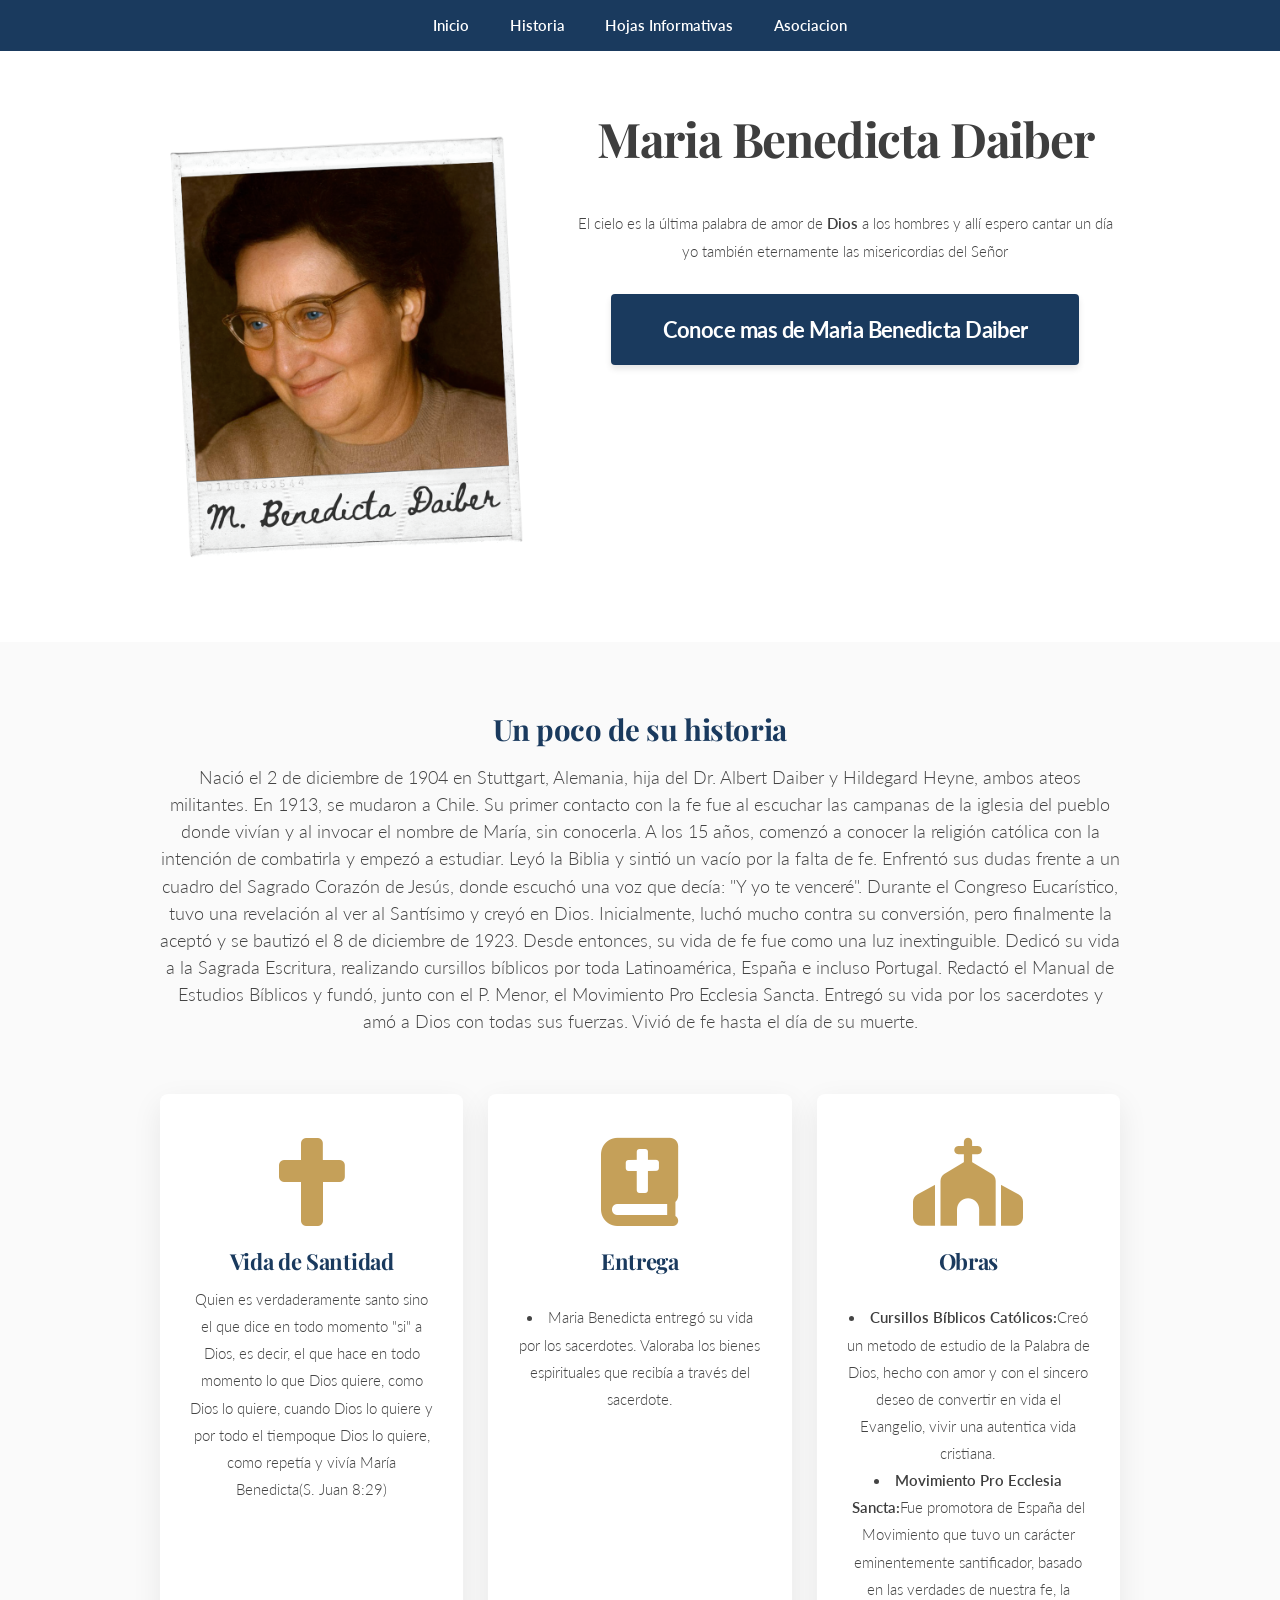
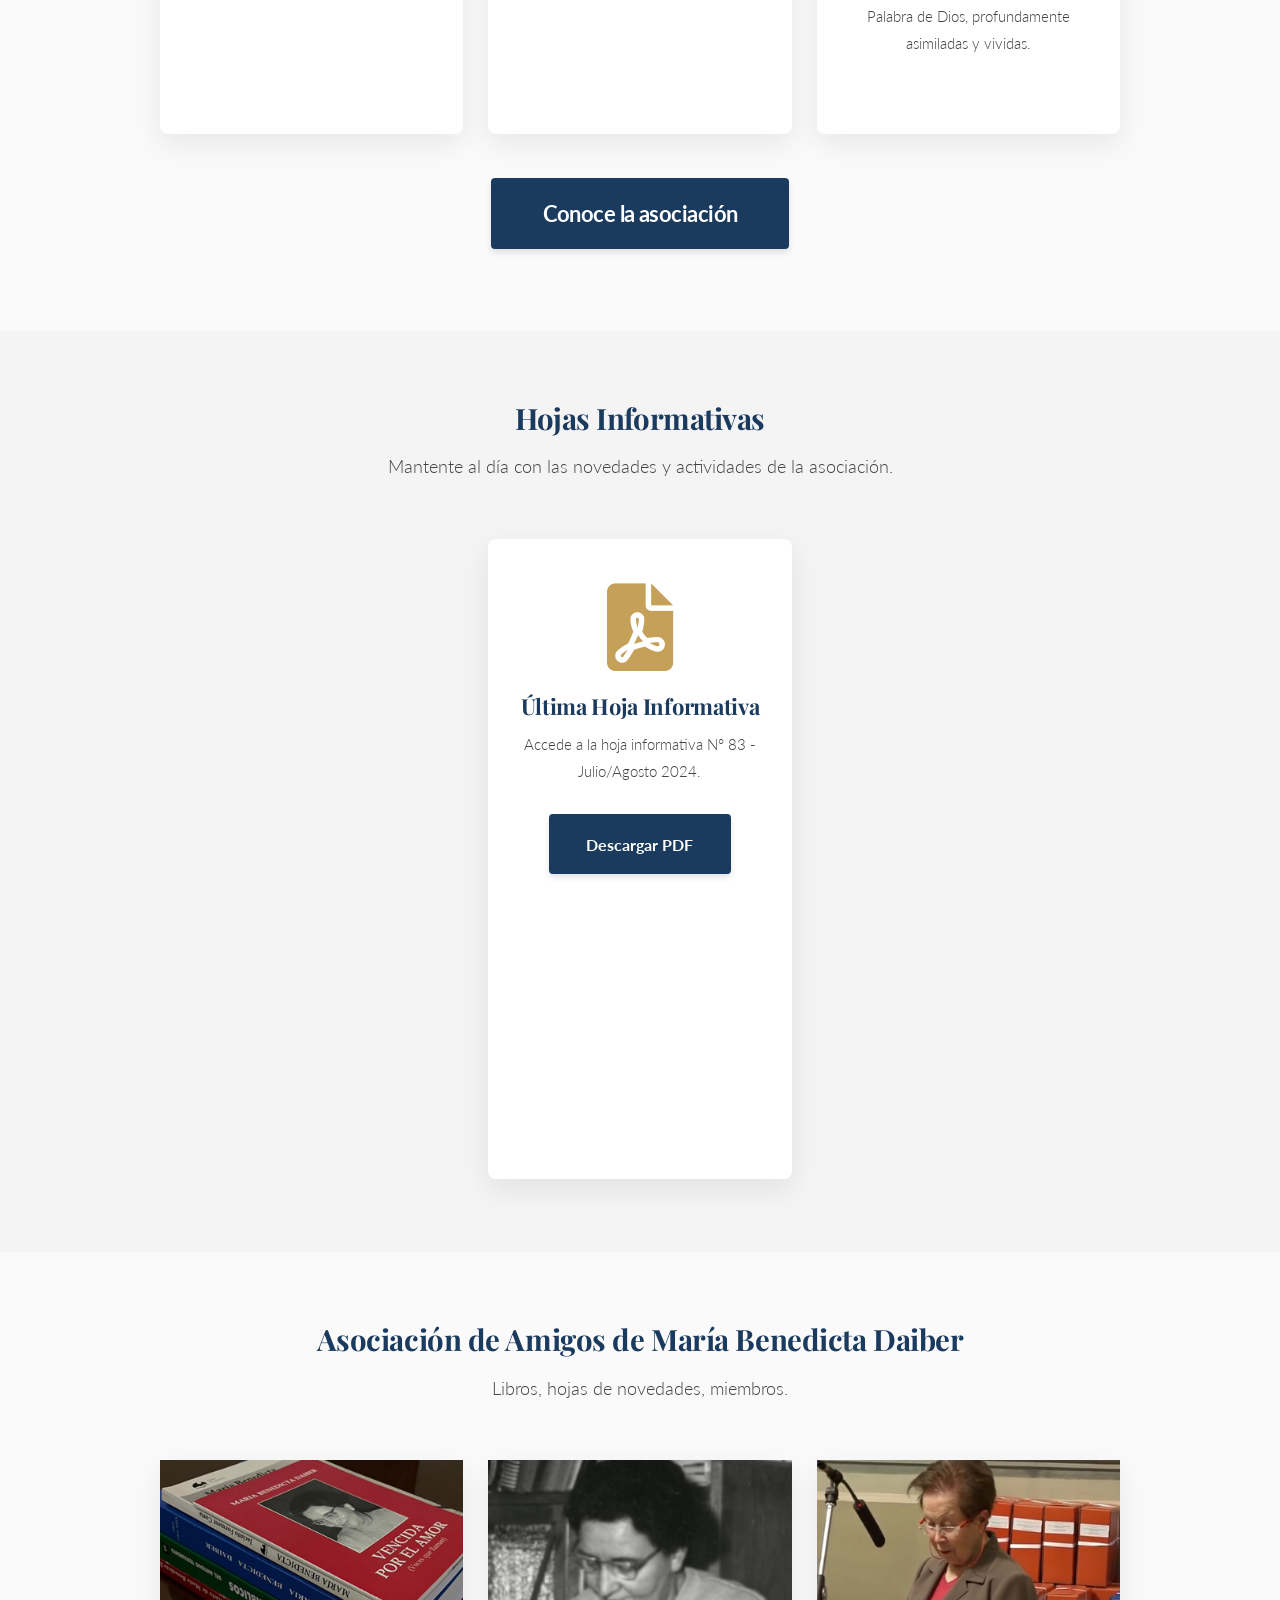
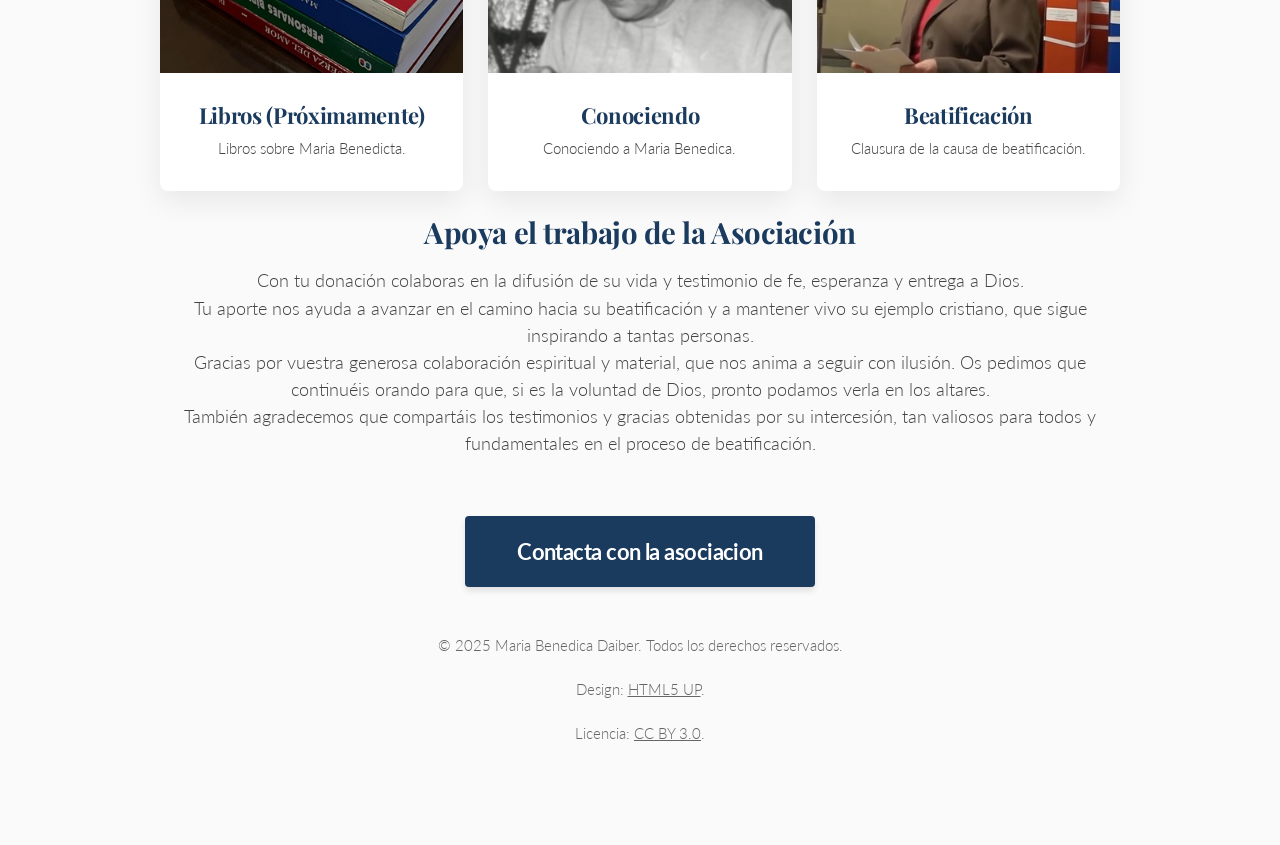
==== commit f886b65f: "Agregando hojas informativas" ====
--- a/index.html
+++ b/index.html
@@ -28,6 +28,7 @@
 		<ul class="container">
 			<li><a href="#inicio">Inicio</a></li>
 			<li><a href="#historia">Historia</a></li>
+			<li><a href="#hojas-informativas">Hojas Informativas</a></li>
 			<li><a href="#documentos">Asociacion</a></li>
 		</ul>
 	</nav>
@@ -118,8 +119,31 @@
 		</div>
 	</article>
 
+	<!-- hojas informativas -->
+	<article id="hojas-informativas" class="wrapper style3">
+		<div class="container">
+			<header>
+				<h2>Hojas Informativas</h2>
+				<p>Mantente al día con las novedades y actividades de la asociación.</p>
+			</header>
+			<div class="row aln-center">
+				<div class="col-4 col-6-medium col-12-small">
+					<section class="box style1">
+						<i class="fa-solid fa-file-pdf"></i>
+						<h3>Última Hoja Informativa</h3>
+						<p>
+							Accede a la hoja informativa N° 83 - Julio/Agosto 2024.
+						</p>
+						<a href="hojas_informativas/hoja_informativa_83.pdf" target="_blank" class="button">Descargar
+							PDF</a>
+					</section>
+				</div>
+			</div>
+		</div>
+	</article>
+
 	<!-- documentos -->
-	<article id="documentos" class="wrapper style3">
+	<article id="documentos" class="wrapper style2">
 		<div class="container">
 			<header>
 				<h2>Asociación de Amigos de María Benedicta Daiber</h2>
@@ -135,8 +159,8 @@
 				</div>
 				<div class="col-4 col-6-medium col-12-small">
 					<article class="box style2">
-						<a href="https://www.youtube.com/watch?v=n-Kl02w8ah0" target="_blank" class="image featured"><img
-								src="images/conociendo-mb.jpg" alt="" /></a>
+						<a href="https://www.youtube.com/watch?v=n-Kl02w8ah0" target="_blank"
+							class="image featured"><img src="images/conociendo-mb.jpg" alt="" /></a>
 						<h3><a href="https://www.youtube.com/watch?v=n-Kl02w8ah0" target="_blank">Conociendo</a></h3>
 						<p>Conociendo a Maria Benedica.</p>
 					</article>
@@ -145,25 +169,30 @@
 					<article class="box style2">
 						<a href="https://www.youtube.com/watch?v=4YT5zD2VzBg" target="_blank"
 							class="image featured"><img src="images/asociacion.jpg" alt="" /></a>
-							<h3><a href="https://www.youtube.com/watch?v=4YT5zD2VzBg" target="_blank">Beatificación</a></h3>
+						<h3><a href="https://www.youtube.com/watch?v=4YT5zD2VzBg" target="_blank">Beatificación</a></h3>
 						<p>Clausura de la causa de beatificación.</p>
 					</article>
 
 				</div>
 			</div>
 			<header>
-				<br/>
+				<br />
 				<h2>Apoya el trabajo de la Asociación</h2>
 				<p>
 					Con tu donación colaboras en la difusión de su vida y testimonio de fe, esperanza y entrega a Dios.
 				</p>
 				<p>
-					Tu aporte nos ayuda a avanzar en el camino hacia su beatificación y a mantener vivo su ejemplo cristiano, que sigue inspirando a tantas personas.
-				</p><p>
+					Tu aporte nos ayuda a avanzar en el camino hacia su beatificación y a mantener vivo su ejemplo
+					cristiano, que sigue inspirando a tantas personas.
+				</p>
+				<p>
 					Gracias por vuestra generosa colaboración espiritual y material, que nos anima a seguir con ilusión.
-					Os pedimos que continuéis orando para que, si es la voluntad de Dios, pronto podamos verla en los altares.
-				</p><p>
-					También agradecemos que compartáis los testimonios y gracias obtenidas por su intercesión, tan valiosos para todos y fundamentales en el proceso de beatificación.
+					Os pedimos que continuéis orando para que, si es la voluntad de Dios, pronto podamos verla en los
+					altares.
+				</p>
+				<p>
+					También agradecemos que compartáis los testimonios y gracias obtenidas por su intercesión, tan
+					valiosos para todos y fundamentales en el proceso de beatificación.
 				</p>
 			</header>
 			<footer>
@@ -180,7 +209,7 @@
 				<p>Licencia: <a href="https://creativecommons.org/licenses/by/3.0/" target="_blank">CC BY 3.0</a>.</p>
 			</ul>
 		</footer>
-		
+
 		</div>
 	</article>
 
--- a/assets/css/main.css
+++ b/assets/css/main.css
@@ -1,4 +1,4 @@
-@import url("https://fonts.googleapis.com/css?family=Open+Sans:300,300italic,600,600italic,700");
+@import url("https://fonts.googleapis.com/css2?family=Lato:ital,wght@0,300;0,400;0,700;1,300;1,400&family=Playfair+Display:ital,wght@0,400;0,600;0,700;1,400&display=swap");
 @import url("fontawesome-all.min.css");
 
 /*
@@ -7,61 +7,148 @@
 	Free for personal and commercial use under the CCA 3.0 license (html5up.net/license)
 */
 .responsive-iframe {
-    position: relative;
-    padding-bottom: 56.25%; /* Relación de aspecto 16:9 */
-    height: 0;
-    overflow: hidden;
-    max-width: 100%;
-    background: #f0f0f0;
+	position: relative;
+	padding-bottom: 56.25%;
+	/* Relación de aspecto 16:9 */
+	height: 0;
+	overflow: hidden;
+	max-width: 100%;
+	background: #f0f0f0;
 }
 
 .responsive-iframe iframe {
-    position: absolute;
-    top: 0;
-    left: 0;
-    width: 100%;
-    height: 100%;
-    border: 0;
-}
-
-html, body, div, span, applet, object,
-iframe, h1, h2, h3, h4, h5, h6, p, blockquote,
-pre, a, abbr, acronym, address, big, cite,
-code, del, dfn, em, img, ins, kbd, q, s, samp,
-small, strike, strong, sub, sup, tt, var, b,
-u, i, center, dl, dt, dd, ol, ul, li, fieldset,
-form, label, legend, table, caption, tbody,
-tfoot, thead, tr, th, td, article, aside,
-canvas, details, embed, figure, figcaption,
-footer, header, hgroup, menu, nav, output, ruby,
-section, summary, time, mark, audio, video {
+	position: absolute;
+	top: 0;
+	left: 0;
+	width: 100%;
+	height: 100%;
+	border: 0;
+}
+
+html,
+body,
+div,
+span,
+applet,
+object,
+iframe,
+h1,
+h2,
+h3,
+h4,
+h5,
+h6,
+p,
+blockquote,
+pre,
+a,
+abbr,
+acronym,
+address,
+big,
+cite,
+code,
+del,
+dfn,
+em,
+img,
+ins,
+kbd,
+q,
+s,
+samp,
+small,
+strike,
+strong,
+sub,
+sup,
+tt,
+var,
+b,
+u,
+i,
+center,
+dl,
+dt,
+dd,
+ol,
+ul,
+li,
+fieldset,
+form,
+label,
+legend,
+table,
+caption,
+tbody,
+tfoot,
+thead,
+tr,
+th,
+td,
+article,
+aside,
+canvas,
+details,
+embed,
+figure,
+figcaption,
+footer,
+header,
+hgroup,
+menu,
+nav,
+output,
+ruby,
+section,
+summary,
+time,
+mark,
+audio,
+video {
 	margin: 0;
 	padding: 0;
 	border: 0;
 	font-size: 100%;
 	font: inherit;
-	vertical-align: baseline;}
-
-article, aside, details, figcaption, figure,
-footer, header, hgroup, menu, nav, section {
-	display: block;}
+	vertical-align: baseline;
+}
+
+article,
+aside,
+details,
+figcaption,
+figure,
+footer,
+header,
+hgroup,
+menu,
+nav,
+section {
+	display: block;
+}
 
 body {
 	line-height: 1;
 }
 
-ol, ul {
+ol,
+ul {
 	list-style: none;
 }
 
-blockquote, q {
+blockquote,
+q {
 	quotes: none;
 }
 
-	blockquote:before, blockquote:after, q:before, q:after {
-		content: '';
-		content: none;
-	}
+blockquote:before,
+blockquote:after,
+q:before,
+q:after {
+	content: '';
+	content: none;
+}
 
 table {
 	border-collapse: collapse;
@@ -82,7 +169,9 @@
 	padding: 0;
 }
 
-input, select, textarea {
+input,
+select,
+textarea {
 	-moz-appearance: none;
 	-webkit-appearance: none;
 	-ms-appearance: none;
@@ -91,215 +180,487 @@
 
 /* Basic */
 
-	html {
-		box-sizing: border-box;
-	}
-
-	*, *:before, *:after {
-		box-sizing: inherit;
-	}
-
-	body {
-		padding-top: 3.5em;
-	}
-
-		body.is-preload *, body.is-preload *:before, body.is-preload *:after {
-			-moz-animation: none !important;
-			-webkit-animation: none !important;
-			-ms-animation: none !important;
-			animation: none !important;
-			-moz-transition: none !important;
-			-webkit-transition: none !important;
-			-ms-transition: none !important;
-			transition: none !important;
-		}
-
-	body, input, textarea, select {
-		font-family: 'Open Sans', sans-serif;
-		line-height: 1.85em;
-		color: #888;
-		font-weight: 300;
-		font-size: 13pt;
-	}
-
-	a {
-		-moz-transition: color .2s ease-in-out;
-		-webkit-transition: color .2s ease-in-out;
-		-ms-transition: color .2s ease-in-out;
-		transition: color .2s ease-in-out;
-		color: #43B3E0;
-		text-decoration: underline;
-	}
-
-		a:hover {
-			color: #43bff0 !important;
-		}
-
-		a img {
-			border: 0;
-		}
-
-	b, strong {
-		font-weight: 600;
-		color: #3e3e3e;
-	}
-
-	i, em {
-		font-style: italic;
-	}
-
-	sub {
-		position: relative;
-		top: 0.5em;
-		font-size: 0.8em;
-	}
-
-	sup {
-		position: relative;
-		top: -0.5em;
-		font-size: 0.8em;
-	}
-
-	blockquote {
-		border-left: solid 0.75em #eee;
-		padding: 1em 0 1em 1.5em;
-		font-style: italic;
-	}
-
-	h1, h2, h3, h4, h5, h6 {
-		color: #3e3e3e;
-		margin: 0 0 0.75em 0;
-	}
-
-	h1 a, h2 a, h3 a, h4 a, h5 a, h6 a {
-		text-decoration: none;
-		color: inherit;
-	}
-
-	h2, h3, h4, h5, h6 {
-		font-weight: 700;
-	}
-
-	h1 {
-		font-size: 3.25em;
-		letter-spacing: -0.025em;
-		font-weight: 300;
-	}
-
-		h1 strong {
-			font-weight: 700;
-		}
-
-	h2 {
-		font-size: 2em;
-		letter-spacing: -0.015em;
-	}
-
-	h3 {
-		font-size: 1.5em;
-		letter-spacing: -0.015em;
-	}
-
-	em, i {
-		font-style: italic;
-	}
-
-	br.clear {
-		clear: both;
-	}
-
-	hr {
-		border: 0;
-		border-top: solid 1px #444;
-		border-top-color: rgba(0, 0, 0, 0.35);
-		box-shadow: 0px 1px 0px 0px rgba(255, 255, 255, 0.1);
-		height: 1px;
-		margin: 3em 0;
-	}
-
-	p, ul, ol, dl, table {
-		margin-bottom: 2em;
-	}
-
-	header {
-		margin: 0 0 3em 0;
-	}
-
-		header > p {
-			font-size: 1.25em;
-			margin: 0;
-		}
-
-	footer {
-		margin: 3em 0 0 0;
-	}
-
-		footer > p {
-			font-size: 1.25em;
-		}
+html {
+	box-sizing: border-box;
+}
+
+*,
+*:before,
+*:after {
+	box-sizing: inherit;
+}
+
+body {
+	padding-top: 3.5em;
+}
+
+body.is-preload *,
+body.is-preload *:before,
+body.is-preload *:after {
+	-moz-animation: none !important;
+	-webkit-animation: none !important;
+	-ms-animation: none !important;
+	animation: none !important;
+	-moz-transition: none !important;
+	-webkit-transition: none !important;
+	-ms-transition: none !important;
+	transition: none !important;
+}
+
+body,
+input,
+textarea,
+select {
+	font-family: 'Lato', sans-serif;
+	line-height: 1.85em;
+	color: #444;
+	font-weight: 300;
+	font-size: 13pt;
+}
+
+a {
+	-moz-transition: color .2s ease-in-out;
+	-webkit-transition: color .2s ease-in-out;
+	-ms-transition: color .2s ease-in-out;
+	transition: color .2s ease-in-out;
+	color: #1A3A5E;
+	text-decoration: underline;
+}
+
+a:hover {
+	color: #C5A059 !important;
+}
+
+a img {
+	border: 0;
+}
+
+b,
+strong {
+	font-weight: 600;
+	color: #3e3e3e;
+}
+
+i,
+em {
+	font-style: italic;
+}
+
+sub {
+	position: relative;
+	top: 0.5em;
+	font-size: 0.8em;
+}
+
+sup {
+	position: relative;
+	top: -0.5em;
+	font-size: 0.8em;
+}
+
+blockquote {
+	border-left: solid 0.75em #eee;
+	padding: 1em 0 1em 1.5em;
+	font-style: italic;
+}
+
+h1,
+h2,
+h3,
+h4,
+h5,
+h6 {
+	color: #1A3A5E;
+	font-family: 'Playfair Display', serif;
+	margin: 0 0 0.75em 0;
+}
+
+h1 a,
+h2 a,
+h3 a,
+h4 a,
+h5 a,
+h6 a {
+	text-decoration: none;
+	color: inherit;
+}
+
+h2,
+h3,
+h4,
+h5,
+h6 {
+	font-weight: 700;
+}
+
+h1 {
+	font-size: 3.25em;
+	letter-spacing: -0.025em;
+	font-weight: 300;
+}
+
+h1 strong {
+	font-weight: 700;
+}
+
+h2 {
+	font-size: 2em;
+	letter-spacing: -0.015em;
+}
+
+h3 {
+	font-size: 1.5em;
+	letter-spacing: -0.015em;
+}
+
+em,
+i {
+	font-style: italic;
+}
+
+br.clear {
+	clear: both;
+}
+
+hr {
+	border: 0;
+	border-top: solid 1px #444;
+	border-top-color: rgba(0, 0, 0, 0.35);
+	box-shadow: 0px 1px 0px 0px rgba(255, 255, 255, 0.1);
+	height: 1px;
+	margin: 3em 0;
+}
+
+p,
+ul,
+ol,
+dl,
+table {
+	margin-bottom: 2em;
+}
+
+header {
+	margin: 0 0 3em 0;
+}
+
+header>p {
+	font-size: 1.25em;
+	margin: 0;
+}
+
+footer {
+	margin: 3em 0 0 0;
+}
+
+footer>p {
+	font-size: 1.25em;
+}
 
 /* Container */
 
+.container {
+	margin: 0 auto;
+	max-width: calc(100% - 50px);
+	width: 1200px;
+}
+
+.container.medium {
+	width: 900px;
+}
+
+@media screen and (max-width: 1680px) {
+
 	.container {
-		margin: 0 auto;
-		max-width: calc(100% - 50px);
 		width: 1200px;
 	}
 
-		.container.medium {
-			width: 900px;
-		}
-
-		@media screen and (max-width: 1680px) {
-
-			.container {
-				width: 1200px;
-			}
-
-				.container.medium {
-					width: 900px;
-				}
-
-		}
-
-		@media screen and (max-width: 1280px) {
-
-			.container {
-				width: 960px;
-			}
-
-				.container.medium {
-					width: 720px;
-				}
-
-		}
-
-		@media screen and (max-width: 980px) {
-
-			.container {
-				width: 100%;
-			}
-
-				.container.medium {
-					width: 75%;
-				}
-
-		}
-
-		@media screen and (max-width: 736px) {
-
-			.container {
-				width: 100%;
-				max-width: calc(100% - 30px);
-			}
-
-				.container.medium {
-					width: 100%;
-				}
-
-		}
+	.container.medium {
+		width: 900px;
+	}
+
+}
+
+@media screen and (max-width: 1280px) {
+
+	.container {
+		width: 960px;
+	}
+
+	.container.medium {
+		width: 720px;
+	}
+
+}
+
+@media screen and (max-width: 980px) {
+
+	.container {
+		width: 100%;
+	}
+
+	.container.medium {
+		width: 75%;
+	}
+
+}
+
+@media screen and (max-width: 736px) {
+
+	.container {
+		width: 100%;
+		max-width: calc(100% - 30px);
+	}
+
+	.container.medium {
+		width: 100%;
+	}
+
+}
 
 /* Row */
+
+.row {
+	display: flex;
+	flex-wrap: wrap;
+	box-sizing: border-box;
+	align-items: stretch;
+}
+
+.row>* {
+	box-sizing: border-box;
+}
+
+.row.gtr-uniform>*> :last-child {
+	margin-bottom: 0;
+}
+
+.row.aln-left {
+	justify-content: flex-start;
+}
+
+.row.aln-center {
+	justify-content: center;
+}
+
+.row.aln-right {
+	justify-content: flex-end;
+}
+
+.row.aln-top {
+	align-items: flex-start;
+}
+
+.row.aln-middle {
+	align-items: center;
+}
+
+.row.aln-bottom {
+	align-items: flex-end;
+}
+
+.row>.imp {
+	order: -1;
+}
+
+.row>.col-1 {
+	width: 8.33333%;
+}
+
+.row>.off-1 {
+	margin-left: 8.33333%;
+}
+
+.row>.col-2 {
+	width: 16.66667%;
+}
+
+.row>.off-2 {
+	margin-left: 16.66667%;
+}
+
+.row>.col-3 {
+	width: 25%;
+}
+
+.row>.off-3 {
+	margin-left: 25%;
+}
+
+.row>.col-4 {
+	width: 33.33333%;
+}
+
+.row>.off-4 {
+	margin-left: 33.33333%;
+}
+
+.row>.col-5 {
+	width: 41.66667%;
+}
+
+.row>.off-5 {
+	margin-left: 41.66667%;
+}
+
+.row>.col-6 {
+	width: 50%;
+}
+
+.row>.off-6 {
+	margin-left: 50%;
+}
+
+.row>.col-7 {
+	width: 58.33333%;
+}
+
+.row>.off-7 {
+	margin-left: 58.33333%;
+}
+
+.row>.col-8 {
+	width: 66.66667%;
+}
+
+.row>.off-8 {
+	margin-left: 66.66667%;
+}
+
+.row>.col-9 {
+	width: 75%;
+}
+
+.row>.off-9 {
+	margin-left: 75%;
+}
+
+.row>.col-10 {
+	width: 83.33333%;
+}
+
+.row>.off-10 {
+	margin-left: 83.33333%;
+}
+
+.row>.col-11 {
+	width: 91.66667%;
+}
+
+.row>.off-11 {
+	margin-left: 91.66667%;
+}
+
+.row>.col-12 {
+	width: 100%;
+}
+
+.row>.off-12 {
+	margin-left: 100%;
+}
+
+.row.gtr-0 {
+	margin-top: 0px;
+	margin-left: 0px;
+}
+
+.row.gtr-0>* {
+	padding: 0px 0 0 0px;
+}
+
+.row.gtr-0.gtr-uniform {
+	margin-top: 0px;
+}
+
+.row.gtr-0.gtr-uniform>* {
+	padding-top: 0px;
+}
+
+.row.gtr-25 {
+	margin-top: -6.25px;
+	margin-left: -6.25px;
+}
+
+.row.gtr-25>* {
+	padding: 6.25px 0 0 6.25px;
+}
+
+.row.gtr-25.gtr-uniform {
+	margin-top: -6.25px;
+}
+
+.row.gtr-25.gtr-uniform>* {
+	padding-top: 6.25px;
+}
+
+.row.gtr-50 {
+	margin-top: -12.5px;
+	margin-left: -12.5px;
+}
+
+.row.gtr-50>* {
+	padding: 12.5px 0 0 12.5px;
+}
+
+.row.gtr-50.gtr-uniform {
+	margin-top: -12.5px;
+}
+
+.row.gtr-50.gtr-uniform>* {
+	padding-top: 12.5px;
+}
+
+.row {
+	margin-top: -25px;
+	margin-left: -25px;
+}
+
+.row>* {
+	padding: 25px 0 0 25px;
+}
+
+.row.gtr-uniform {
+	margin-top: -25px;
+}
+
+.row.gtr-uniform>* {
+	padding-top: 25px;
+}
+
+.row.gtr-150 {
+	margin-top: -37.5px;
+	margin-left: -37.5px;
+}
+
+.row.gtr-150>* {
+	padding: 37.5px 0 0 37.5px;
+}
+
+.row.gtr-150.gtr-uniform {
+	margin-top: -37.5px;
+}
+
+.row.gtr-150.gtr-uniform>* {
+	padding-top: 37.5px;
+}
+
+.row.gtr-200 {
+	margin-top: -50px;
+	margin-left: -50px;
+}
+
+.row.gtr-200>* {
+	padding: 50px 0 0 50px;
+}
+
+.row.gtr-200.gtr-uniform {
+	margin-top: -50px;
+}
+
+.row.gtr-200.gtr-uniform>* {
+	padding-top: 50px;
+}
+
+@media screen and (max-width: 1680px) {
 
 	.row {
 		display: flex;
@@ -308,2171 +669,1949 @@
 		align-items: stretch;
 	}
 
-		.row > * {
-			box-sizing: border-box;
-		}
-
-		.row.gtr-uniform > * > :last-child {
-			margin-bottom: 0;
-		}
-
-		.row.aln-left {
-			justify-content: flex-start;
-		}
-
-		.row.aln-center {
-			justify-content: center;
-		}
-
-		.row.aln-right {
-			justify-content: flex-end;
-		}
-
-		.row.aln-top {
-			align-items: flex-start;
-		}
-
-		.row.aln-middle {
-			align-items: center;
-		}
-
-		.row.aln-bottom {
-			align-items: flex-end;
-		}
-
-		.row > .imp {
-			order: -1;
-		}
-
-		.row > .col-1 {
-			width: 8.33333%;
-		}
-
-		.row > .off-1 {
-			margin-left: 8.33333%;
-		}
-
-		.row > .col-2 {
-			width: 16.66667%;
-		}
-
-		.row > .off-2 {
-			margin-left: 16.66667%;
-		}
-
-		.row > .col-3 {
-			width: 25%;
-		}
-
-		.row > .off-3 {
-			margin-left: 25%;
-		}
-
-		.row > .col-4 {
-			width: 33.33333%;
-		}
-
-		.row > .off-4 {
-			margin-left: 33.33333%;
-		}
-
-		.row > .col-5 {
-			width: 41.66667%;
-		}
-
-		.row > .off-5 {
-			margin-left: 41.66667%;
-		}
-
-		.row > .col-6 {
-			width: 50%;
-		}
-
-		.row > .off-6 {
-			margin-left: 50%;
-		}
-
-		.row > .col-7 {
-			width: 58.33333%;
-		}
-
-		.row > .off-7 {
-			margin-left: 58.33333%;
-		}
-
-		.row > .col-8 {
-			width: 66.66667%;
-		}
-
-		.row > .off-8 {
-			margin-left: 66.66667%;
-		}
-
-		.row > .col-9 {
-			width: 75%;
-		}
-
-		.row > .off-9 {
-			margin-left: 75%;
-		}
-
-		.row > .col-10 {
-			width: 83.33333%;
-		}
-
-		.row > .off-10 {
-			margin-left: 83.33333%;
-		}
-
-		.row > .col-11 {
-			width: 91.66667%;
-		}
-
-		.row > .off-11 {
-			margin-left: 91.66667%;
-		}
-
-		.row > .col-12 {
-			width: 100%;
-		}
-
-		.row > .off-12 {
-			margin-left: 100%;
-		}
-
-		.row.gtr-0 {
-			margin-top: 0px;
-			margin-left: 0px;
-		}
-
-			.row.gtr-0 > * {
-				padding: 0px 0 0 0px;
-			}
-
-			.row.gtr-0.gtr-uniform {
-				margin-top: 0px;
-			}
-
-				.row.gtr-0.gtr-uniform > * {
-					padding-top: 0px;
-				}
-
-		.row.gtr-25 {
-			margin-top: -6.25px;
-			margin-left: -6.25px;
-		}
-
-			.row.gtr-25 > * {
-				padding: 6.25px 0 0 6.25px;
-			}
-
-			.row.gtr-25.gtr-uniform {
-				margin-top: -6.25px;
-			}
-
-				.row.gtr-25.gtr-uniform > * {
-					padding-top: 6.25px;
-				}
-
-		.row.gtr-50 {
-			margin-top: -12.5px;
-			margin-left: -12.5px;
-		}
-
-			.row.gtr-50 > * {
-				padding: 12.5px 0 0 12.5px;
-			}
-
-			.row.gtr-50.gtr-uniform {
-				margin-top: -12.5px;
-			}
-
-				.row.gtr-50.gtr-uniform > * {
-					padding-top: 12.5px;
-				}
-
-		.row {
-			margin-top: -25px;
-			margin-left: -25px;
-		}
-
-			.row > * {
-				padding: 25px 0 0 25px;
-			}
-
-			.row.gtr-uniform {
-				margin-top: -25px;
-			}
-
-				.row.gtr-uniform > * {
-					padding-top: 25px;
-				}
-
-		.row.gtr-150 {
-			margin-top: -37.5px;
-			margin-left: -37.5px;
-		}
-
-			.row.gtr-150 > * {
-				padding: 37.5px 0 0 37.5px;
-			}
-
-			.row.gtr-150.gtr-uniform {
-				margin-top: -37.5px;
-			}
-
-				.row.gtr-150.gtr-uniform > * {
-					padding-top: 37.5px;
-				}
-
-		.row.gtr-200 {
-			margin-top: -50px;
-			margin-left: -50px;
-		}
-
-			.row.gtr-200 > * {
-				padding: 50px 0 0 50px;
-			}
-
-			.row.gtr-200.gtr-uniform {
-				margin-top: -50px;
-			}
-
-				.row.gtr-200.gtr-uniform > * {
-					padding-top: 50px;
-				}
-
-		@media screen and (max-width: 1680px) {
-
-			.row {
-				display: flex;
-				flex-wrap: wrap;
-				box-sizing: border-box;
-				align-items: stretch;
-			}
-
-				.row > * {
-					box-sizing: border-box;
-				}
-
-				.row.gtr-uniform > * > :last-child {
-					margin-bottom: 0;
-				}
-
-				.row.aln-left {
-					justify-content: flex-start;
-				}
-
-				.row.aln-center {
-					justify-content: center;
-				}
-
-				.row.aln-right {
-					justify-content: flex-end;
-				}
-
-				.row.aln-top {
-					align-items: flex-start;
-				}
-
-				.row.aln-middle {
-					align-items: center;
-				}
-
-				.row.aln-bottom {
-					align-items: flex-end;
-				}
-
-				.row > .imp-xlarge {
-					order: -1;
-				}
-
-				.row > .col-1-xlarge {
-					width: 8.33333%;
-				}
-
-				.row > .off-1-xlarge {
-					margin-left: 8.33333%;
-				}
-
-				.row > .col-2-xlarge {
-					width: 16.66667%;
-				}
-
-				.row > .off-2-xlarge {
-					margin-left: 16.66667%;
-				}
-
-				.row > .col-3-xlarge {
-					width: 25%;
-				}
-
-				.row > .off-3-xlarge {
-					margin-left: 25%;
-				}
-
-				.row > .col-4-xlarge {
-					width: 33.33333%;
-				}
-
-				.row > .off-4-xlarge {
-					margin-left: 33.33333%;
-				}
-
-				.row > .col-5-xlarge {
-					width: 41.66667%;
-				}
-
-				.row > .off-5-xlarge {
-					margin-left: 41.66667%;
-				}
-
-				.row > .col-6-xlarge {
-					width: 50%;
-				}
-
-				.row > .off-6-xlarge {
-					margin-left: 50%;
-				}
-
-				.row > .col-7-xlarge {
-					width: 58.33333%;
-				}
-
-				.row > .off-7-xlarge {
-					margin-left: 58.33333%;
-				}
-
-				.row > .col-8-xlarge {
-					width: 66.66667%;
-				}
-
-				.row > .off-8-xlarge {
-					margin-left: 66.66667%;
-				}
-
-				.row > .col-9-xlarge {
-					width: 75%;
-				}
-
-				.row > .off-9-xlarge {
-					margin-left: 75%;
-				}
-
-				.row > .col-10-xlarge {
-					width: 83.33333%;
-				}
-
-				.row > .off-10-xlarge {
-					margin-left: 83.33333%;
-				}
-
-				.row > .col-11-xlarge {
-					width: 91.66667%;
-				}
-
-				.row > .off-11-xlarge {
-					margin-left: 91.66667%;
-				}
-
-				.row > .col-12-xlarge {
-					width: 100%;
-				}
-
-				.row > .off-12-xlarge {
-					margin-left: 100%;
-				}
-
-				.row.gtr-0 {
-					margin-top: 0px;
-					margin-left: 0px;
-				}
-
-					.row.gtr-0 > * {
-						padding: 0px 0 0 0px;
-					}
-
-					.row.gtr-0.gtr-uniform {
-						margin-top: 0px;
-					}
-
-						.row.gtr-0.gtr-uniform > * {
-							padding-top: 0px;
-						}
-
-				.row.gtr-25 {
-					margin-top: -6.25px;
-					margin-left: -6.25px;
-				}
-
-					.row.gtr-25 > * {
-						padding: 6.25px 0 0 6.25px;
-					}
-
-					.row.gtr-25.gtr-uniform {
-						margin-top: -6.25px;
-					}
-
-						.row.gtr-25.gtr-uniform > * {
-							padding-top: 6.25px;
-						}
-
-				.row.gtr-50 {
-					margin-top: -12.5px;
-					margin-left: -12.5px;
-				}
-
-					.row.gtr-50 > * {
-						padding: 12.5px 0 0 12.5px;
-					}
-
-					.row.gtr-50.gtr-uniform {
-						margin-top: -12.5px;
-					}
-
-						.row.gtr-50.gtr-uniform > * {
-							padding-top: 12.5px;
-						}
-
-				.row {
-					margin-top: -25px;
-					margin-left: -25px;
-				}
-
-					.row > * {
-						padding: 25px 0 0 25px;
-					}
-
-					.row.gtr-uniform {
-						margin-top: -25px;
-					}
-
-						.row.gtr-uniform > * {
-							padding-top: 25px;
-						}
-
-				.row.gtr-150 {
-					margin-top: -37.5px;
-					margin-left: -37.5px;
-				}
-
-					.row.gtr-150 > * {
-						padding: 37.5px 0 0 37.5px;
-					}
-
-					.row.gtr-150.gtr-uniform {
-						margin-top: -37.5px;
-					}
-
-						.row.gtr-150.gtr-uniform > * {
-							padding-top: 37.5px;
-						}
-
-				.row.gtr-200 {
-					margin-top: -50px;
-					margin-left: -50px;
-				}
-
-					.row.gtr-200 > * {
-						padding: 50px 0 0 50px;
-					}
-
-					.row.gtr-200.gtr-uniform {
-						margin-top: -50px;
-					}
-
-						.row.gtr-200.gtr-uniform > * {
-							padding-top: 50px;
-						}
-
-		}
-
-		@media screen and (max-width: 1280px) {
-
-			.row {
-				display: flex;
-				flex-wrap: wrap;
-				box-sizing: border-box;
-				align-items: stretch;
-			}
-
-				.row > * {
-					box-sizing: border-box;
-				}
-
-				.row.gtr-uniform > * > :last-child {
-					margin-bottom: 0;
-				}
-
-				.row.aln-left {
-					justify-content: flex-start;
-				}
-
-				.row.aln-center {
-					justify-content: center;
-				}
-
-				.row.aln-right {
-					justify-content: flex-end;
-				}
-
-				.row.aln-top {
-					align-items: flex-start;
-				}
-
-				.row.aln-middle {
-					align-items: center;
-				}
-
-				.row.aln-bottom {
-					align-items: flex-end;
-				}
-
-				.row > .imp-large {
-					order: -1;
-				}
-
-				.row > .col-1-large {
-					width: 8.33333%;
-				}
-
-				.row > .off-1-large {
-					margin-left: 8.33333%;
-				}
-
-				.row > .col-2-large {
-					width: 16.66667%;
-				}
-
-				.row > .off-2-large {
-					margin-left: 16.66667%;
-				}
-
-				.row > .col-3-large {
-					width: 25%;
-				}
-
-				.row > .off-3-large {
-					margin-left: 25%;
-				}
-
-				.row > .col-4-large {
-					width: 33.33333%;
-				}
-
-				.row > .off-4-large {
-					margin-left: 33.33333%;
-				}
-
-				.row > .col-5-large {
-					width: 41.66667%;
-				}
-
-				.row > .off-5-large {
-					margin-left: 41.66667%;
-				}
-
-				.row > .col-6-large {
-					width: 50%;
-				}
-
-				.row > .off-6-large {
-					margin-left: 50%;
-				}
-
-				.row > .col-7-large {
-					width: 58.33333%;
-				}
-
-				.row > .off-7-large {
-					margin-left: 58.33333%;
-				}
-
-				.row > .col-8-large {
-					width: 66.66667%;
-				}
-
-				.row > .off-8-large {
-					margin-left: 66.66667%;
-				}
-
-				.row > .col-9-large {
-					width: 75%;
-				}
-
-				.row > .off-9-large {
-					margin-left: 75%;
-				}
-
-				.row > .col-10-large {
-					width: 83.33333%;
-				}
-
-				.row > .off-10-large {
-					margin-left: 83.33333%;
-				}
-
-				.row > .col-11-large {
-					width: 91.66667%;
-				}
-
-				.row > .off-11-large {
-					margin-left: 91.66667%;
-				}
-
-				.row > .col-12-large {
-					width: 100%;
-				}
-
-				.row > .off-12-large {
-					margin-left: 100%;
-				}
-
-				.row.gtr-0 {
-					margin-top: 0px;
-					margin-left: 0px;
-				}
-
-					.row.gtr-0 > * {
-						padding: 0px 0 0 0px;
-					}
-
-					.row.gtr-0.gtr-uniform {
-						margin-top: 0px;
-					}
-
-						.row.gtr-0.gtr-uniform > * {
-							padding-top: 0px;
-						}
-
-				.row.gtr-25 {
-					margin-top: -6.25px;
-					margin-left: -6.25px;
-				}
-
-					.row.gtr-25 > * {
-						padding: 6.25px 0 0 6.25px;
-					}
-
-					.row.gtr-25.gtr-uniform {
-						margin-top: -6.25px;
-					}
-
-						.row.gtr-25.gtr-uniform > * {
-							padding-top: 6.25px;
-						}
-
-				.row.gtr-50 {
-					margin-top: -12.5px;
-					margin-left: -12.5px;
-				}
-
-					.row.gtr-50 > * {
-						padding: 12.5px 0 0 12.5px;
-					}
-
-					.row.gtr-50.gtr-uniform {
-						margin-top: -12.5px;
-					}
-
-						.row.gtr-50.gtr-uniform > * {
-							padding-top: 12.5px;
-						}
-
-				.row {
-					margin-top: -25px;
-					margin-left: -25px;
-				}
-
-					.row > * {
-						padding: 25px 0 0 25px;
-					}
-
-					.row.gtr-uniform {
-						margin-top: -25px;
-					}
-
-						.row.gtr-uniform > * {
-							padding-top: 25px;
-						}
-
-				.row.gtr-150 {
-					margin-top: -37.5px;
-					margin-left: -37.5px;
-				}
-
-					.row.gtr-150 > * {
-						padding: 37.5px 0 0 37.5px;
-					}
-
-					.row.gtr-150.gtr-uniform {
-						margin-top: -37.5px;
-					}
-
-						.row.gtr-150.gtr-uniform > * {
-							padding-top: 37.5px;
-						}
-
-				.row.gtr-200 {
-					margin-top: -50px;
-					margin-left: -50px;
-				}
-
-					.row.gtr-200 > * {
-						padding: 50px 0 0 50px;
-					}
-
-					.row.gtr-200.gtr-uniform {
-						margin-top: -50px;
-					}
-
-						.row.gtr-200.gtr-uniform > * {
-							padding-top: 50px;
-						}
-
-		}
-
-		@media screen and (max-width: 980px) {
-
-			.row {
-				display: flex;
-				flex-wrap: wrap;
-				box-sizing: border-box;
-				align-items: stretch;
-			}
-
-				.row > * {
-					box-sizing: border-box;
-				}
-
-				.row.gtr-uniform > * > :last-child {
-					margin-bottom: 0;
-				}
-
-				.row.aln-left {
-					justify-content: flex-start;
-				}
-
-				.row.aln-center {
-					justify-content: center;
-				}
-
-				.row.aln-right {
-					justify-content: flex-end;
-				}
-
-				.row.aln-top {
-					align-items: flex-start;
-				}
-
-				.row.aln-middle {
-					align-items: center;
-				}
-
-				.row.aln-bottom {
-					align-items: flex-end;
-				}
-
-				.row > .imp-medium {
-					order: -1;
-				}
-
-				.row > .col-1-medium {
-					width: 8.33333%;
-				}
-
-				.row > .off-1-medium {
-					margin-left: 8.33333%;
-				}
-
-				.row > .col-2-medium {
-					width: 16.66667%;
-				}
-
-				.row > .off-2-medium {
-					margin-left: 16.66667%;
-				}
-
-				.row > .col-3-medium {
-					width: 25%;
-				}
-
-				.row > .off-3-medium {
-					margin-left: 25%;
-				}
-
-				.row > .col-4-medium {
-					width: 33.33333%;
-				}
-
-				.row > .off-4-medium {
-					margin-left: 33.33333%;
-				}
-
-				.row > .col-5-medium {
-					width: 41.66667%;
-				}
-
-				.row > .off-5-medium {
-					margin-left: 41.66667%;
-				}
-
-				.row > .col-6-medium {
-					width: 50%;
-				}
-
-				.row > .off-6-medium {
-					margin-left: 50%;
-				}
-
-				.row > .col-7-medium {
-					width: 58.33333%;
-				}
-
-				.row > .off-7-medium {
-					margin-left: 58.33333%;
-				}
-
-				.row > .col-8-medium {
-					width: 66.66667%;
-				}
-
-				.row > .off-8-medium {
-					margin-left: 66.66667%;
-				}
-
-				.row > .col-9-medium {
-					width: 75%;
-				}
-
-				.row > .off-9-medium {
-					margin-left: 75%;
-				}
-
-				.row > .col-10-medium {
-					width: 83.33333%;
-				}
-
-				.row > .off-10-medium {
-					margin-left: 83.33333%;
-				}
-
-				.row > .col-11-medium {
-					width: 91.66667%;
-				}
-
-				.row > .off-11-medium {
-					margin-left: 91.66667%;
-				}
-
-				.row > .col-12-medium {
-					width: 100%;
-				}
-
-				.row > .off-12-medium {
-					margin-left: 100%;
-				}
-
-				.row.gtr-0 {
-					margin-top: 0px;
-					margin-left: 0px;
-				}
-
-					.row.gtr-0 > * {
-						padding: 0px 0 0 0px;
-					}
-
-					.row.gtr-0.gtr-uniform {
-						margin-top: 0px;
-					}
-
-						.row.gtr-0.gtr-uniform > * {
-							padding-top: 0px;
-						}
-
-				.row.gtr-25 {
-					margin-top: -6.25px;
-					margin-left: -6.25px;
-				}
-
-					.row.gtr-25 > * {
-						padding: 6.25px 0 0 6.25px;
-					}
-
-					.row.gtr-25.gtr-uniform {
-						margin-top: -6.25px;
-					}
-
-						.row.gtr-25.gtr-uniform > * {
-							padding-top: 6.25px;
-						}
-
-				.row.gtr-50 {
-					margin-top: -12.5px;
-					margin-left: -12.5px;
-				}
-
-					.row.gtr-50 > * {
-						padding: 12.5px 0 0 12.5px;
-					}
-
-					.row.gtr-50.gtr-uniform {
-						margin-top: -12.5px;
-					}
-
-						.row.gtr-50.gtr-uniform > * {
-							padding-top: 12.5px;
-						}
-
-				.row {
-					margin-top: -25px;
-					margin-left: -25px;
-				}
-
-					.row > * {
-						padding: 25px 0 0 25px;
-					}
-
-					.row.gtr-uniform {
-						margin-top: -25px;
-					}
-
-						.row.gtr-uniform > * {
-							padding-top: 25px;
-						}
-
-				.row.gtr-150 {
-					margin-top: -37.5px;
-					margin-left: -37.5px;
-				}
-
-					.row.gtr-150 > * {
-						padding: 37.5px 0 0 37.5px;
-					}
-
-					.row.gtr-150.gtr-uniform {
-						margin-top: -37.5px;
-					}
-
-						.row.gtr-150.gtr-uniform > * {
-							padding-top: 37.5px;
-						}
-
-				.row.gtr-200 {
-					margin-top: -50px;
-					margin-left: -50px;
-				}
-
-					.row.gtr-200 > * {
-						padding: 50px 0 0 50px;
-					}
-
-					.row.gtr-200.gtr-uniform {
-						margin-top: -50px;
-					}
-
-						.row.gtr-200.gtr-uniform > * {
-							padding-top: 50px;
-						}
-
-		}
-
-		@media screen and (max-width: 736px) {
-
-			.row {
-				display: flex;
-				flex-wrap: wrap;
-				box-sizing: border-box;
-				align-items: stretch;
-			}
-
-				.row > * {
-					box-sizing: border-box;
-				}
-
-				.row.gtr-uniform > * > :last-child {
-					margin-bottom: 0;
-				}
-
-				.row.aln-left {
-					justify-content: flex-start;
-				}
-
-				.row.aln-center {
-					justify-content: center;
-				}
-
-				.row.aln-right {
-					justify-content: flex-end;
-				}
-
-				.row.aln-top {
-					align-items: flex-start;
-				}
-
-				.row.aln-middle {
-					align-items: center;
-				}
-
-				.row.aln-bottom {
-					align-items: flex-end;
-				}
-
-				.row > .imp-small {
-					order: -1;
-				}
-
-				.row > .col-1-small {
-					width: 8.33333%;
-				}
-
-				.row > .off-1-small {
-					margin-left: 8.33333%;
-				}
-
-				.row > .col-2-small {
-					width: 16.66667%;
-				}
-
-				.row > .off-2-small {
-					margin-left: 16.66667%;
-				}
-
-				.row > .col-3-small {
-					width: 25%;
-				}
-
-				.row > .off-3-small {
-					margin-left: 25%;
-				}
-
-				.row > .col-4-small {
-					width: 33.33333%;
-				}
-
-				.row > .off-4-small {
-					margin-left: 33.33333%;
-				}
-
-				.row > .col-5-small {
-					width: 41.66667%;
-				}
-
-				.row > .off-5-small {
-					margin-left: 41.66667%;
-				}
-
-				.row > .col-6-small {
-					width: 50%;
-				}
-
-				.row > .off-6-small {
-					margin-left: 50%;
-				}
-
-				.row > .col-7-small {
-					width: 58.33333%;
-				}
-
-				.row > .off-7-small {
-					margin-left: 58.33333%;
-				}
-
-				.row > .col-8-small {
-					width: 66.66667%;
-				}
-
-				.row > .off-8-small {
-					margin-left: 66.66667%;
-				}
-
-				.row > .col-9-small {
-					width: 75%;
-				}
-
-				.row > .off-9-small {
-					margin-left: 75%;
-				}
-
-				.row > .col-10-small {
-					width: 83.33333%;
-				}
-
-				.row > .off-10-small {
-					margin-left: 83.33333%;
-				}
-
-				.row > .col-11-small {
-					width: 91.66667%;
-				}
-
-				.row > .off-11-small {
-					margin-left: 91.66667%;
-				}
-
-				.row > .col-12-small {
-					width: 100%;
-				}
-
-				.row > .off-12-small {
-					margin-left: 100%;
-				}
-
-				.row.gtr-0 {
-					margin-top: 0px;
-					margin-left: 0px;
-				}
-
-					.row.gtr-0 > * {
-						padding: 0px 0 0 0px;
-					}
-
-					.row.gtr-0.gtr-uniform {
-						margin-top: 0px;
-					}
-
-						.row.gtr-0.gtr-uniform > * {
-							padding-top: 0px;
-						}
-
-				.row.gtr-25 {
-					margin-top: -3.75px;
-					margin-left: -3.75px;
-				}
-
-					.row.gtr-25 > * {
-						padding: 3.75px 0 0 3.75px;
-					}
-
-					.row.gtr-25.gtr-uniform {
-						margin-top: -3.75px;
-					}
-
-						.row.gtr-25.gtr-uniform > * {
-							padding-top: 3.75px;
-						}
-
-				.row.gtr-50 {
-					margin-top: -7.5px;
-					margin-left: -7.5px;
-				}
-
-					.row.gtr-50 > * {
-						padding: 7.5px 0 0 7.5px;
-					}
-
-					.row.gtr-50.gtr-uniform {
-						margin-top: -7.5px;
-					}
-
-						.row.gtr-50.gtr-uniform > * {
-							padding-top: 7.5px;
-						}
-
-				.row {
-					margin-top: -15px;
-					margin-left: -15px;
-				}
-
-					.row > * {
-						padding: 15px 0 0 15px;
-					}
-
-					.row.gtr-uniform {
-						margin-top: -15px;
-					}
-
-						.row.gtr-uniform > * {
-							padding-top: 15px;
-						}
-
-				.row.gtr-150 {
-					margin-top: -22.5px;
-					margin-left: -22.5px;
-				}
-
-					.row.gtr-150 > * {
-						padding: 22.5px 0 0 22.5px;
-					}
-
-					.row.gtr-150.gtr-uniform {
-						margin-top: -22.5px;
-					}
-
-						.row.gtr-150.gtr-uniform > * {
-							padding-top: 22.5px;
-						}
-
-				.row.gtr-200 {
-					margin-top: -30px;
-					margin-left: -30px;
-				}
-
-					.row.gtr-200 > * {
-						padding: 30px 0 0 30px;
-					}
-
-					.row.gtr-200.gtr-uniform {
-						margin-top: -30px;
-					}
-
-						.row.gtr-200.gtr-uniform > * {
-							padding-top: 30px;
-						}
-
-		}
+	.row>* {
+		box-sizing: border-box;
+	}
+
+	.row.gtr-uniform>*> :last-child {
+		margin-bottom: 0;
+	}
+
+	.row.aln-left {
+		justify-content: flex-start;
+	}
+
+	.row.aln-center {
+		justify-content: center;
+	}
+
+	.row.aln-right {
+		justify-content: flex-end;
+	}
+
+	.row.aln-top {
+		align-items: flex-start;
+	}
+
+	.row.aln-middle {
+		align-items: center;
+	}
+
+	.row.aln-bottom {
+		align-items: flex-end;
+	}
+
+	.row>.imp-xlarge {
+		order: -1;
+	}
+
+	.row>.col-1-xlarge {
+		width: 8.33333%;
+	}
+
+	.row>.off-1-xlarge {
+		margin-left: 8.33333%;
+	}
+
+	.row>.col-2-xlarge {
+		width: 16.66667%;
+	}
+
+	.row>.off-2-xlarge {
+		margin-left: 16.66667%;
+	}
+
+	.row>.col-3-xlarge {
+		width: 25%;
+	}
+
+	.row>.off-3-xlarge {
+		margin-left: 25%;
+	}
+
+	.row>.col-4-xlarge {
+		width: 33.33333%;
+	}
+
+	.row>.off-4-xlarge {
+		margin-left: 33.33333%;
+	}
+
+	.row>.col-5-xlarge {
+		width: 41.66667%;
+	}
+
+	.row>.off-5-xlarge {
+		margin-left: 41.66667%;
+	}
+
+	.row>.col-6-xlarge {
+		width: 50%;
+	}
+
+	.row>.off-6-xlarge {
+		margin-left: 50%;
+	}
+
+	.row>.col-7-xlarge {
+		width: 58.33333%;
+	}
+
+	.row>.off-7-xlarge {
+		margin-left: 58.33333%;
+	}
+
+	.row>.col-8-xlarge {
+		width: 66.66667%;
+	}
+
+	.row>.off-8-xlarge {
+		margin-left: 66.66667%;
+	}
+
+	.row>.col-9-xlarge {
+		width: 75%;
+	}
+
+	.row>.off-9-xlarge {
+		margin-left: 75%;
+	}
+
+	.row>.col-10-xlarge {
+		width: 83.33333%;
+	}
+
+	.row>.off-10-xlarge {
+		margin-left: 83.33333%;
+	}
+
+	.row>.col-11-xlarge {
+		width: 91.66667%;
+	}
+
+	.row>.off-11-xlarge {
+		margin-left: 91.66667%;
+	}
+
+	.row>.col-12-xlarge {
+		width: 100%;
+	}
+
+	.row>.off-12-xlarge {
+		margin-left: 100%;
+	}
+
+	.row.gtr-0 {
+		margin-top: 0px;
+		margin-left: 0px;
+	}
+
+	.row.gtr-0>* {
+		padding: 0px 0 0 0px;
+	}
+
+	.row.gtr-0.gtr-uniform {
+		margin-top: 0px;
+	}
+
+	.row.gtr-0.gtr-uniform>* {
+		padding-top: 0px;
+	}
+
+	.row.gtr-25 {
+		margin-top: -6.25px;
+		margin-left: -6.25px;
+	}
+
+	.row.gtr-25>* {
+		padding: 6.25px 0 0 6.25px;
+	}
+
+	.row.gtr-25.gtr-uniform {
+		margin-top: -6.25px;
+	}
+
+	.row.gtr-25.gtr-uniform>* {
+		padding-top: 6.25px;
+	}
+
+	.row.gtr-50 {
+		margin-top: -12.5px;
+		margin-left: -12.5px;
+	}
+
+	.row.gtr-50>* {
+		padding: 12.5px 0 0 12.5px;
+	}
+
+	.row.gtr-50.gtr-uniform {
+		margin-top: -12.5px;
+	}
+
+	.row.gtr-50.gtr-uniform>* {
+		padding-top: 12.5px;
+	}
+
+	.row {
+		margin-top: -25px;
+		margin-left: -25px;
+	}
+
+	.row>* {
+		padding: 25px 0 0 25px;
+	}
+
+	.row.gtr-uniform {
+		margin-top: -25px;
+	}
+
+	.row.gtr-uniform>* {
+		padding-top: 25px;
+	}
+
+	.row.gtr-150 {
+		margin-top: -37.5px;
+		margin-left: -37.5px;
+	}
+
+	.row.gtr-150>* {
+		padding: 37.5px 0 0 37.5px;
+	}
+
+	.row.gtr-150.gtr-uniform {
+		margin-top: -37.5px;
+	}
+
+	.row.gtr-150.gtr-uniform>* {
+		padding-top: 37.5px;
+	}
+
+	.row.gtr-200 {
+		margin-top: -50px;
+		margin-left: -50px;
+	}
+
+	.row.gtr-200>* {
+		padding: 50px 0 0 50px;
+	}
+
+	.row.gtr-200.gtr-uniform {
+		margin-top: -50px;
+	}
+
+	.row.gtr-200.gtr-uniform>* {
+		padding-top: 50px;
+	}
+
+}
+
+@media screen and (max-width: 1280px) {
+
+	.row {
+		display: flex;
+		flex-wrap: wrap;
+		box-sizing: border-box;
+		align-items: stretch;
+	}
+
+	.row>* {
+		box-sizing: border-box;
+	}
+
+	.row.gtr-uniform>*> :last-child {
+		margin-bottom: 0;
+	}
+
+	.row.aln-left {
+		justify-content: flex-start;
+	}
+
+	.row.aln-center {
+		justify-content: center;
+	}
+
+	.row.aln-right {
+		justify-content: flex-end;
+	}
+
+	.row.aln-top {
+		align-items: flex-start;
+	}
+
+	.row.aln-middle {
+		align-items: center;
+	}
+
+	.row.aln-bottom {
+		align-items: flex-end;
+	}
+
+	.row>.imp-large {
+		order: -1;
+	}
+
+	.row>.col-1-large {
+		width: 8.33333%;
+	}
+
+	.row>.off-1-large {
+		margin-left: 8.33333%;
+	}
+
+	.row>.col-2-large {
+		width: 16.66667%;
+	}
+
+	.row>.off-2-large {
+		margin-left: 16.66667%;
+	}
+
+	.row>.col-3-large {
+		width: 25%;
+	}
+
+	.row>.off-3-large {
+		margin-left: 25%;
+	}
+
+	.row>.col-4-large {
+		width: 33.33333%;
+	}
+
+	.row>.off-4-large {
+		margin-left: 33.33333%;
+	}
+
+	.row>.col-5-large {
+		width: 41.66667%;
+	}
+
+	.row>.off-5-large {
+		margin-left: 41.66667%;
+	}
+
+	.row>.col-6-large {
+		width: 50%;
+	}
+
+	.row>.off-6-large {
+		margin-left: 50%;
+	}
+
+	.row>.col-7-large {
+		width: 58.33333%;
+	}
+
+	.row>.off-7-large {
+		margin-left: 58.33333%;
+	}
+
+	.row>.col-8-large {
+		width: 66.66667%;
+	}
+
+	.row>.off-8-large {
+		margin-left: 66.66667%;
+	}
+
+	.row>.col-9-large {
+		width: 75%;
+	}
+
+	.row>.off-9-large {
+		margin-left: 75%;
+	}
+
+	.row>.col-10-large {
+		width: 83.33333%;
+	}
+
+	.row>.off-10-large {
+		margin-left: 83.33333%;
+	}
+
+	.row>.col-11-large {
+		width: 91.66667%;
+	}
+
+	.row>.off-11-large {
+		margin-left: 91.66667%;
+	}
+
+	.row>.col-12-large {
+		width: 100%;
+	}
+
+	.row>.off-12-large {
+		margin-left: 100%;
+	}
+
+	.row.gtr-0 {
+		margin-top: 0px;
+		margin-left: 0px;
+	}
+
+	.row.gtr-0>* {
+		padding: 0px 0 0 0px;
+	}
+
+	.row.gtr-0.gtr-uniform {
+		margin-top: 0px;
+	}
+
+	.row.gtr-0.gtr-uniform>* {
+		padding-top: 0px;
+	}
+
+	.row.gtr-25 {
+		margin-top: -6.25px;
+		margin-left: -6.25px;
+	}
+
+	.row.gtr-25>* {
+		padding: 6.25px 0 0 6.25px;
+	}
+
+	.row.gtr-25.gtr-uniform {
+		margin-top: -6.25px;
+	}
+
+	.row.gtr-25.gtr-uniform>* {
+		padding-top: 6.25px;
+	}
+
+	.row.gtr-50 {
+		margin-top: -12.5px;
+		margin-left: -12.5px;
+	}
+
+	.row.gtr-50>* {
+		padding: 12.5px 0 0 12.5px;
+	}
+
+	.row.gtr-50.gtr-uniform {
+		margin-top: -12.5px;
+	}
+
+	.row.gtr-50.gtr-uniform>* {
+		padding-top: 12.5px;
+	}
+
+	.row {
+		margin-top: -25px;
+		margin-left: -25px;
+	}
+
+	.row>* {
+		padding: 25px 0 0 25px;
+	}
+
+	.row.gtr-uniform {
+		margin-top: -25px;
+	}
+
+	.row.gtr-uniform>* {
+		padding-top: 25px;
+	}
+
+	.row.gtr-150 {
+		margin-top: -37.5px;
+		margin-left: -37.5px;
+	}
+
+	.row.gtr-150>* {
+		padding: 37.5px 0 0 37.5px;
+	}
+
+	.row.gtr-150.gtr-uniform {
+		margin-top: -37.5px;
+	}
+
+	.row.gtr-150.gtr-uniform>* {
+		padding-top: 37.5px;
+	}
+
+	.row.gtr-200 {
+		margin-top: -50px;
+		margin-left: -50px;
+	}
+
+	.row.gtr-200>* {
+		padding: 50px 0 0 50px;
+	}
+
+	.row.gtr-200.gtr-uniform {
+		margin-top: -50px;
+	}
+
+	.row.gtr-200.gtr-uniform>* {
+		padding-top: 50px;
+	}
+
+}
+
+@media screen and (max-width: 980px) {
+
+	.row {
+		display: flex;
+		flex-wrap: wrap;
+		box-sizing: border-box;
+		align-items: stretch;
+	}
+
+	.row>* {
+		box-sizing: border-box;
+	}
+
+	.row.gtr-uniform>*> :last-child {
+		margin-bottom: 0;
+	}
+
+	.row.aln-left {
+		justify-content: flex-start;
+	}
+
+	.row.aln-center {
+		justify-content: center;
+	}
+
+	.row.aln-right {
+		justify-content: flex-end;
+	}
+
+	.row.aln-top {
+		align-items: flex-start;
+	}
+
+	.row.aln-middle {
+		align-items: center;
+	}
+
+	.row.aln-bottom {
+		align-items: flex-end;
+	}
+
+	.row>.imp-medium {
+		order: -1;
+	}
+
+	.row>.col-1-medium {
+		width: 8.33333%;
+	}
+
+	.row>.off-1-medium {
+		margin-left: 8.33333%;
+	}
+
+	.row>.col-2-medium {
+		width: 16.66667%;
+	}
+
+	.row>.off-2-medium {
+		margin-left: 16.66667%;
+	}
+
+	.row>.col-3-medium {
+		width: 25%;
+	}
+
+	.row>.off-3-medium {
+		margin-left: 25%;
+	}
+
+	.row>.col-4-medium {
+		width: 33.33333%;
+	}
+
+	.row>.off-4-medium {
+		margin-left: 33.33333%;
+	}
+
+	.row>.col-5-medium {
+		width: 41.66667%;
+	}
+
+	.row>.off-5-medium {
+		margin-left: 41.66667%;
+	}
+
+	.row>.col-6-medium {
+		width: 50%;
+	}
+
+	.row>.off-6-medium {
+		margin-left: 50%;
+	}
+
+	.row>.col-7-medium {
+		width: 58.33333%;
+	}
+
+	.row>.off-7-medium {
+		margin-left: 58.33333%;
+	}
+
+	.row>.col-8-medium {
+		width: 66.66667%;
+	}
+
+	.row>.off-8-medium {
+		margin-left: 66.66667%;
+	}
+
+	.row>.col-9-medium {
+		width: 75%;
+	}
+
+	.row>.off-9-medium {
+		margin-left: 75%;
+	}
+
+	.row>.col-10-medium {
+		width: 83.33333%;
+	}
+
+	.row>.off-10-medium {
+		margin-left: 83.33333%;
+	}
+
+	.row>.col-11-medium {
+		width: 91.66667%;
+	}
+
+	.row>.off-11-medium {
+		margin-left: 91.66667%;
+	}
+
+	.row>.col-12-medium {
+		width: 100%;
+	}
+
+	.row>.off-12-medium {
+		margin-left: 100%;
+	}
+
+	.row.gtr-0 {
+		margin-top: 0px;
+		margin-left: 0px;
+	}
+
+	.row.gtr-0>* {
+		padding: 0px 0 0 0px;
+	}
+
+	.row.gtr-0.gtr-uniform {
+		margin-top: 0px;
+	}
+
+	.row.gtr-0.gtr-uniform>* {
+		padding-top: 0px;
+	}
+
+	.row.gtr-25 {
+		margin-top: -6.25px;
+		margin-left: -6.25px;
+	}
+
+	.row.gtr-25>* {
+		padding: 6.25px 0 0 6.25px;
+	}
+
+	.row.gtr-25.gtr-uniform {
+		margin-top: -6.25px;
+	}
+
+	.row.gtr-25.gtr-uniform>* {
+		padding-top: 6.25px;
+	}
+
+	.row.gtr-50 {
+		margin-top: -12.5px;
+		margin-left: -12.5px;
+	}
+
+	.row.gtr-50>* {
+		padding: 12.5px 0 0 12.5px;
+	}
+
+	.row.gtr-50.gtr-uniform {
+		margin-top: -12.5px;
+	}
+
+	.row.gtr-50.gtr-uniform>* {
+		padding-top: 12.5px;
+	}
+
+	.row {
+		margin-top: -25px;
+		margin-left: -25px;
+	}
+
+	.row>* {
+		padding: 25px 0 0 25px;
+	}
+
+	.row.gtr-uniform {
+		margin-top: -25px;
+	}
+
+	.row.gtr-uniform>* {
+		padding-top: 25px;
+	}
+
+	.row.gtr-150 {
+		margin-top: -37.5px;
+		margin-left: -37.5px;
+	}
+
+	.row.gtr-150>* {
+		padding: 37.5px 0 0 37.5px;
+	}
+
+	.row.gtr-150.gtr-uniform {
+		margin-top: -37.5px;
+	}
+
+	.row.gtr-150.gtr-uniform>* {
+		padding-top: 37.5px;
+	}
+
+	.row.gtr-200 {
+		margin-top: -50px;
+		margin-left: -50px;
+	}
+
+	.row.gtr-200>* {
+		padding: 50px 0 0 50px;
+	}
+
+	.row.gtr-200.gtr-uniform {
+		margin-top: -50px;
+	}
+
+	.row.gtr-200.gtr-uniform>* {
+		padding-top: 50px;
+	}
+
+}
+
+@media screen and (max-width: 736px) {
+
+	.row {
+		display: flex;
+		flex-wrap: wrap;
+		box-sizing: border-box;
+		align-items: stretch;
+	}
+
+	.row>* {
+		box-sizing: border-box;
+	}
+
+	.row.gtr-uniform>*> :last-child {
+		margin-bottom: 0;
+	}
+
+	.row.aln-left {
+		justify-content: flex-start;
+	}
+
+	.row.aln-center {
+		justify-content: center;
+	}
+
+	.row.aln-right {
+		justify-content: flex-end;
+	}
+
+	.row.aln-top {
+		align-items: flex-start;
+	}
+
+	.row.aln-middle {
+		align-items: center;
+	}
+
+	.row.aln-bottom {
+		align-items: flex-end;
+	}
+
+	.row>.imp-small {
+		order: -1;
+	}
+
+	.row>.col-1-small {
+		width: 8.33333%;
+	}
+
+	.row>.off-1-small {
+		margin-left: 8.33333%;
+	}
+
+	.row>.col-2-small {
+		width: 16.66667%;
+	}
+
+	.row>.off-2-small {
+		margin-left: 16.66667%;
+	}
+
+	.row>.col-3-small {
+		width: 25%;
+	}
+
+	.row>.off-3-small {
+		margin-left: 25%;
+	}
+
+	.row>.col-4-small {
+		width: 33.33333%;
+	}
+
+	.row>.off-4-small {
+		margin-left: 33.33333%;
+	}
+
+	.row>.col-5-small {
+		width: 41.66667%;
+	}
+
+	.row>.off-5-small {
+		margin-left: 41.66667%;
+	}
+
+	.row>.col-6-small {
+		width: 50%;
+	}
+
+	.row>.off-6-small {
+		margin-left: 50%;
+	}
+
+	.row>.col-7-small {
+		width: 58.33333%;
+	}
+
+	.row>.off-7-small {
+		margin-left: 58.33333%;
+	}
+
+	.row>.col-8-small {
+		width: 66.66667%;
+	}
+
+	.row>.off-8-small {
+		margin-left: 66.66667%;
+	}
+
+	.row>.col-9-small {
+		width: 75%;
+	}
+
+	.row>.off-9-small {
+		margin-left: 75%;
+	}
+
+	.row>.col-10-small {
+		width: 83.33333%;
+	}
+
+	.row>.off-10-small {
+		margin-left: 83.33333%;
+	}
+
+	.row>.col-11-small {
+		width: 91.66667%;
+	}
+
+	.row>.off-11-small {
+		margin-left: 91.66667%;
+	}
+
+	.row>.col-12-small {
+		width: 100%;
+	}
+
+	.row>.off-12-small {
+		margin-left: 100%;
+	}
+
+	.row.gtr-0 {
+		margin-top: 0px;
+		margin-left: 0px;
+	}
+
+	.row.gtr-0>* {
+		padding: 0px 0 0 0px;
+	}
+
+	.row.gtr-0.gtr-uniform {
+		margin-top: 0px;
+	}
+
+	.row.gtr-0.gtr-uniform>* {
+		padding-top: 0px;
+	}
+
+	.row.gtr-25 {
+		margin-top: -3.75px;
+		margin-left: -3.75px;
+	}
+
+	.row.gtr-25>* {
+		padding: 3.75px 0 0 3.75px;
+	}
+
+	.row.gtr-25.gtr-uniform {
+		margin-top: -3.75px;
+	}
+
+	.row.gtr-25.gtr-uniform>* {
+		padding-top: 3.75px;
+	}
+
+	.row.gtr-50 {
+		margin-top: -7.5px;
+		margin-left: -7.5px;
+	}
+
+	.row.gtr-50>* {
+		padding: 7.5px 0 0 7.5px;
+	}
+
+	.row.gtr-50.gtr-uniform {
+		margin-top: -7.5px;
+	}
+
+	.row.gtr-50.gtr-uniform>* {
+		padding-top: 7.5px;
+	}
+
+	.row {
+		margin-top: -15px;
+		margin-left: -15px;
+	}
+
+	.row>* {
+		padding: 15px 0 0 15px;
+	}
+
+	.row.gtr-uniform {
+		margin-top: -15px;
+	}
+
+	.row.gtr-uniform>* {
+		padding-top: 15px;
+	}
+
+	.row.gtr-150 {
+		margin-top: -22.5px;
+		margin-left: -22.5px;
+	}
+
+	.row.gtr-150>* {
+		padding: 22.5px 0 0 22.5px;
+	}
+
+	.row.gtr-150.gtr-uniform {
+		margin-top: -22.5px;
+	}
+
+	.row.gtr-150.gtr-uniform>* {
+		padding-top: 22.5px;
+	}
+
+	.row.gtr-200 {
+		margin-top: -30px;
+		margin-left: -30px;
+	}
+
+	.row.gtr-200>* {
+		padding: 30px 0 0 30px;
+	}
+
+	.row.gtr-200.gtr-uniform {
+		margin-top: -30px;
+	}
+
+	.row.gtr-200.gtr-uniform>* {
+		padding-top: 30px;
+	}
+
+}
 
 /* Form */
 
-	form label {
-		color: #3e3e3e;
-		font-weight: 700;
-		display: block;
-		margin: 0 0 0.5em 0;
-	}
-
-	form input[type=text],
-	form input[type=email],
-	form input[type=password],
-	form select,
-	form textarea {
-		-moz-transition: background .2s ease-in-out, box-shadow .2s ease-in-out;
-		-webkit-transition: background .2s ease-in-out, box-shadow .2s ease-in-out;
-		-ms-transition: background .2s ease-in-out, box-shadow .2s ease-in-out;
-		transition: background .2s ease-in-out, box-shadow .2s ease-in-out;
-		-webkit-appearance: none;
-		display: block;
-		border: 0;
-		padding: 0.75em;
-		font-size: 1em;
-		border-radius: 8px;
-		border: solid 1px #ddd;
-		background: #fff;
-		color: #bbb;
-		box-shadow: inset 0px 2px 3px 1px rgba(0, 0, 0, 0.05), 0px 1px 0px 0px rgba(255, 255, 255, 0.025);
-		width: 100%;
-	}
-
-		form input[type=text]:focus,
-		form input[type=email]:focus,
-		form input[type=password]:focus,
-		form select:focus,
-		form textarea:focus {
-			background: #fafafa;
-			box-shadow: inset 0px 2px 5px 0px rgba(0, 0, 0, 0.05), 0px 1px 0px 0px rgba(255, 255, 255, 0.025), inset 0px 0px 2px 1px #43bff0;
-		}
-
-	form textarea {
-		height: 15em;
-	}
-
-	form .actions:last-child {
-		margin-bottom: 0;
-	}
-
-	form ::-webkit-input-placeholder {
-		color: #555 !important;
-	}
-
-	form :-moz-placeholder {
-		color: #555 !important;
-	}
-
-	form ::-moz-placeholder {
-		color: #555 !important;
-	}
-
-	form :-ms-input-placeholder {
-		color: #555 !important;
-	}
-
-	form ::-moz-focus-inner {
-		border: 0;
-	}
+form label {
+	color: #3e3e3e;
+	font-weight: 700;
+	display: block;
+	margin: 0 0 0.5em 0;
+}
+
+form input[type=text],
+form input[type=email],
+form input[type=password],
+form select,
+form textarea {
+	-moz-transition: background .2s ease-in-out, box-shadow .2s ease-in-out;
+	-webkit-transition: background .2s ease-in-out, box-shadow .2s ease-in-out;
+	-ms-transition: background .2s ease-in-out, box-shadow .2s ease-in-out;
+	transition: background .2s ease-in-out, box-shadow .2s ease-in-out;
+	-webkit-appearance: none;
+	appearance: none;
+	display: block;
+	border: 0;
+	padding: 0.75em;
+	font-size: 1em;
+	border-radius: 8px;
+	border: solid 1px #ddd;
+	background: #fff;
+	color: #bbb;
+	box-shadow: inset 0px 2px 3px 1px rgba(0, 0, 0, 0.05), 0px 1px 0px 0px rgba(255, 255, 255, 0.025);
+	width: 100%;
+}
+
+form input[type=text]:focus,
+form input[type=email]:focus,
+form input[type=password]:focus,
+form select:focus,
+form textarea:focus {
+	background: #fafafa;
+	box-shadow: inset 0px 2px 5px 0px rgba(0, 0, 0, 0.05), 0px 1px 0px 0px rgba(255, 255, 255, 0.025), inset 0px 0px 2px 1px #C5A059;
+}
+
+form textarea {
+	height: 15em;
+}
+
+form .actions:last-child {
+	margin-bottom: 0;
+}
+
+form ::-webkit-input-placeholder {
+	color: #555 !important;
+}
+
+form :-moz-placeholder {
+	color: #555 !important;
+}
+
+form ::-moz-placeholder {
+	color: #555 !important;
+}
+
+form :-ms-input-placeholder {
+	color: #555 !important;
+}
+
+form ::-moz-focus-inner {
+	border: 0;
+}
 
 /* Tables */
 
-	table {
-		width: 100%;
-	}
-
-		table.default {
-			width: 100%;
-		}
-
-			table.default tr {
-				border-top: solid 1px #eee;
-			}
-
-				table.default tr:first-child {
-					border-top: 0;
-				}
-
-			table.default td {
-				padding: 0.5em 1em 0.5em 1em;
-			}
-
-			table.default th {
-				text-align: left;
-				padding: 0.5em 1em 0.5em 1em;
-				font-weight: 600;
-				margin: 0 0 1em 0;
-			}
-
-			table.default thead {
-				background: #4f4f4f;
-				color: #fff;
-			}
+table {
+	width: 100%;
+}
+
+table.default {
+	width: 100%;
+}
+
+table.default tr {
+	border-top: solid 1px #eee;
+}
+
+table.default tr:first-child {
+	border-top: 0;
+}
+
+table.default td {
+	padding: 0.5em 1em 0.5em 1em;
+}
+
+table.default th {
+	text-align: left;
+	padding: 0.5em 1em 0.5em 1em;
+	font-weight: 600;
+	margin: 0 0 1em 0;
+}
+
+table.default thead {
+	background: #1A3A5E;
+	color: #fff;
+}
 
 /* Section/Article */
 
-	section, article {
-		margin-bottom: 3em;
-	}
-
-	section > :last-child,
-	article > :last-child,
-	section:last-child,
-	article:last-child {
-		margin-bottom: 0;
-	}
+section,
+article {
+	margin-bottom: 3em;
+}
+
+section> :last-child,
+article> :last-child,
+section:last-child,
+article:last-child {
+	margin-bottom: 0;
+}
 
 /* Image */
 
-	.image {
-		display: inline-block;
-		position: relative;
-	}
-
-		.image img {
-			display: block;
-			width: 100%;
-		}
-
-		.image.fit {
-			display: block;
-			width: 100%;
-		}
-
-		.image.featured {
-			display: block;
-			width: 100%;
-			margin: 0 0 2em 0;
-		}
-
-		.image.left {
-			float: left;
-			margin: 0 2em 2em 0;
-		}
-
-		.image.centered {
-			display: block;
-			margin: 0 0 2em 0;
-		}
-
-			.image.centered img {
-				margin: 0 auto;
-				width: auto;
-			}
+.image {
+	display: inline-block;
+	position: relative;
+}
+
+.image img {
+	display: block;
+	width: 100%;
+}
+
+.image.fit {
+	display: block;
+	width: 100%;
+}
+
+.image.featured {
+	display: block;
+	width: 100%;
+	margin: 0 0 2em 0;
+}
+
+.image.left {
+	float: left;
+	margin: 0 2em 2em 0;
+}
+
+.image.centered {
+	display: block;
+	margin: 0 0 2em 0;
+}
+
+.image.centered img {
+	margin: 0 auto;
+	width: auto;
+}
 
 /* Button */
+
+input[type="button"],
+input[type="submit"],
+input[type="reset"],
+button,
+.button {
+	background-color: #1A3A5E;
+	background-image: none;
+	-moz-transition: background-color .2s ease-in-out, transform .1s ease-in-out;
+	-webkit-transition: background-color .2s ease-in-out, transform .1s ease-in-out;
+	-ms-transition: background-color .2s ease-in-out, transform .1s ease-in-out;
+	transition: background-color .2s ease-in-out, transform .1s ease-in-out;
+	-webkit-appearance: none;
+	appearance: none;
+	position: relative;
+	display: inline-block;
+	color: #fff !important;
+	text-decoration: none;
+	font-weight: 700;
+	border: 0;
+	outline: 0;
+	cursor: pointer;
+	border-radius: 4px;
+	text-shadow: none;
+	overflow: hidden;
+	box-shadow: 0 4px 6px rgba(0, 0, 0, 0.1);
+	padding: 1em 2.35em 1em 2.35em;
+	font-size: 1.1em;
+	max-width: 24em;
+}
+
+input[type="button"]:hover,
+input[type="submit"]:hover,
+input[type="reset"]:hover,
+button:hover,
+.button:hover {
+	background-color: #C5A059;
+	color: #fff !important;
+	transform: translateY(-2px);
+}
+
+input[type="button"]:active,
+input[type="submit"]:active,
+input[type="reset"]:active,
+button:active,
+.button:active {
+	background-color: #B08D4C;
+	top: 1px;
+}
+
+input[type="button"].large,
+input[type="submit"].large,
+input[type="reset"].large,
+button.large,
+.button.large {
+	font-size: 1.5em;
+	letter-spacing: -0.025em;
+}
+
+input[type="button"].alt,
+input[type="submit"].alt,
+input[type="reset"].alt,
+button.alt,
+.button.alt {
+	background-color: #444;
+	box-shadow: inset 0px 0px 0px 1px #242424, inset 0px 2px 1px 0px rgba(255, 255, 255, 0.2);
+}
+
+input[type="button"].alt:hover,
+input[type="submit"].alt:hover,
+input[type="reset"].alt:hover,
+button.alt:hover,
+.button.alt:hover {
+	background-color: #4f4f4f;
+	color: #fff !important;
+}
+
+input[type="button"].alt:active,
+input[type="submit"].alt:active,
+input[type="reset"].alt:active,
+button.alt:active,
+.button.alt:active {
+	background-color: #3f3f3f;
+}
+
+/* List */
+
+ul {
+	list-style: disc;
+	padding-left: 1em;
+}
+
+ul li {
+	padding-left: 0.5em;
+}
+
+ol {
+	list-style: decimal;
+	padding-left: 1.25em;
+}
+
+ol li {
+	padding-left: 0.25em;
+}
+
+/* Social */
+
+ul.social {
+	cursor: default;
+	margin: 0;
+	list-style: none;
+	padding-left: 0;
+}
+
+ul.social li {
+	position: relative;
+	display: inline-block;
+	margin: 0.25em;
+	top: 0;
+	padding-left: 0;
+}
+
+ul.social li a {
+	-moz-transition: top .2s ease-in-out;
+	-webkit-transition: top .2s ease-in-out;
+	-ms-transition: top .2s ease-in-out;
+	transition: top .2s ease-in-out;
+	display: block;
+	width: 48px;
+	height: 48px;
+	border-radius: 6px;
+	top: 0;
+	position: relative;
+}
+
+ul.social li a:before {
+	background-image: url("images/bg.png"), -moz-linear-gradient(top, rgba(0, 0, 0, 0), rgba(0, 0, 0, 0.2));
+	background-image: url("images/bg.png"), -webkit-linear-gradient(top, rgba(0, 0, 0, 0), rgba(0, 0, 0, 0.2));
+	background-image: url("images/bg.png"), -ms-linear-gradient(top, rgba(0, 0, 0, 0), rgba(0, 0, 0, 0.2));
+	background-image: url("images/bg.png"), linear-gradient(top, rgba(0, 0, 0, 0), rgba(0, 0, 0, 0.2));
+	-moz-transition: background-color .2s ease-in-out;
+	-webkit-transition: background-color .2s ease-in-out;
+	-ms-transition: background-color .2s ease-in-out;
+	transition: background-color .2s ease-in-out;
+	background-color: #444;
+	border-radius: 6px;
+	box-shadow: inset 0px 0px 0px 1px #282828, inset 0px 2px 1px 0px rgba(255, 255, 255, 0.1);
+	color: #2E2E2E !important;
+	display: block;
+	font-size: 26px;
+	height: 48px;
+	line-height: 48px;
+	text-align: center;
+	outline: 0;
+	overflow: hidden;
+	text-shadow: 1px 1px 0px rgba(255, 255, 255, 0.1);
+	width: 48px;
+}
+
+ul.social li a.fa-twitter {
+	background-color: #2DAAE4;
+}
+
+ul.social li a.fa-facebook-f {
+	background-color: #3C5A98;
+}
+
+ul.social li a.fa-dribbble {
+	background-color: #C4376B;
+}
+
+ul.social li a.fa-linkedin-in {
+	background-color: #006599;
+}
+
+ul.social li a.fa-tumblr {
+	background-color: #51718A;
+}
+
+ul.social li a.fa-google-plus {
+	background-color: #DA2713;
+}
+
+ul.social li a.fa-github {
+	background-color: #FAFAFA;
+}
+
+ul.social li a.fa-rss {
+	background-color: #F2600B;
+}
+
+ul.social li a.fa-instagram {
+	background-color: #E0D7C8;
+}
+
+ul.social li a.fa-foursquare {
+	background-color: #39A3D4;
+}
+
+ul.social li a.fa-skype {
+	background-color: #10BEF1;
+}
+
+ul.social li a.fa-soundcloud {
+	background-color: #FE5419;
+}
+
+ul.social li a.fa-youtube {
+	background-color: #BF2E25;
+}
+
+ul.social li a.fa-blogger {
+	background-color: #FF6501;
+}
+
+ul.social li a.fa-flickr {
+	background-color: #0062DB;
+}
+
+ul.social li a.fa-vimeo {
+	background-color: #4C8AB0;
+}
+
+ul.social li a:hover {
+	top: -5px;
+}
+
+ul.social li a:hover:before {
+	background-color: transparent;
+}
+
+/* Actions */
+
+ul.actions {
+	list-style: none;
+	padding-left: 0;
+}
+
+ul.actions li {
+	display: inline-block;
+	margin: 0 0 0 1em;
+	padding-left: 0;
+}
+
+ul.actions li:first-child {
+	margin-left: 0;
+}
+
+/* Box */
+
+.box {
+	background: #fff;
+	box-shadow: 0 10px 30px rgba(0, 0, 0, 0.08);
+	/* Modern soft shadow */
+	border-radius: 8px;
+	text-align: center;
+	padding: 2em;
+}
+
+.box.style1 {
+	padding: 3em 2em 3.5em 2em;
+	height: 640px;
+}
+
+.box.style1 h3 {
+	margin-bottom: 0.5em;
+}
+
+.box.style2 h3 {
+	margin-bottom: 0.25em;
+}
+
+.box.style2 .image {
+	position: relative;
+	left: 2em;
+	top: 2em;
+	margin: -4em 0 4em -4em;
+	width: auto;
+}
+
+/* Icons */
+
+
+i {
+	color: #C5A059;
+	/* Gold icons */
+	display: block;
+	margin: 0 0 0.25em 0;
+	cursor: default;
+	font-size: 6em;
+	/* vertical-align removed */
+
+}
+
+.icon {
+	text-decoration: none;
+	text-decoration: none;
+}
+
+.icon:before {
+	-moz-osx-font-smoothing: grayscale;
+	-webkit-font-smoothing: antialiased;
+	display: inline-block;
+	font-style: normal;
+	font-variant: normal;
+	text-rendering: auto;
+	line-height: 1;
+	text-transform: none !important;
+	font-family: 'Font Awesome 5 Free';
+	font-weight: 400;
+}
+
+.icon:before {
+	font-size: 1.25em;
+}
+
+.icon>.label {
+	display: none;
+}
+
+.icon.solid:before {
+	font-weight: 900;
+}
+
+.icon.brands:before {
+	font-family: 'Font Awesome 5 Brands';
+}
+
+.icon.featured {
+	color: #EA8A95;
+	display: block;
+	margin: 0 0 1.5em 0;
+	cursor: default;
+}
+
+.icon.featured:before {
+	font-size: 6em;
+}
+
+/* Wrappers */
+
+.wrapper {
+	background-color: #fff;
+	/* Removed bg.png */
+	padding: 8em 0 8em 0;
+	text-align: center;
+}
+
+.wrapper.style1 {
+	background-image: none;
+	background-color: #fff;
+}
+
+.wrapper.style2 {
+	background-color: #fafafa;
+	text-shadow: none;
+}
+
+.wrapper.style3 {
+	background-color: #f4f4f4;
+	text-shadow: none;
+}
+
+.wrapper.style4 {
+	background-color: #0E1F33;
+	color: #ccc;
+	text-shadow: none;
+}
+
+.wrapper.style4 h1,
+.wrapper.style4 h2,
+.wrapper.style4 h3,
+.wrapper.style4 h4,
+.wrapper.style4 h5,
+.wrapper.style4 h6 {
+	color: #fff;
+}
+
+.wrapper.style4 form input[type=text],
+.wrapper.style4 form input[type=password],
+.wrapper.style4 form select,
+.wrapper.style4 form textarea {
+	border: none;
+	background: #282828;
+}
+
+.wrapper.style4 form input[type=text]:focus,
+.wrapper.style4 form input[type=password]:focus,
+.wrapper.style4 form select:focus,
+.wrapper.style4 form textarea:focus {
+	background: #252525;
+}
+
+/* Nav */
+
+#nav {
+	background-color: #1A3A5E;
+	text-align: center;
+	position: fixed;
+	left: 0;
+	top: 0;
+	width: 100%;
+	z-index: 10000;
+	cursor: default;
+	height: 3.5em;
+	line-height: 3.5em;
+}
+
+#nav ul {
+	margin-bottom: 0;
+	list-style: none;
+	padding-left: 0;
+}
+
+#nav li {
+	display: inline-block;
+	padding-left: 0;
+}
+
+#nav a {
+	-moz-transition: background-color .2s ease-in-out;
+	-webkit-transition: background-color .2s ease-in-out;
+	-ms-transition: background-color .2s ease-in-out;
+	transition: background-color .2s ease-in-out;
+	position: relative;
+	display: block;
+	color: #fff;
+	text-decoration: none;
+	outline: 0;
+	font-weight: 600;
+	border-radius: 8px;
+	color: #fff;
+	height: 2.5em;
+	line-height: 2.5em;
+	padding: 0 1.25em;
+}
+
+#nav a:hover {
+	color: #fff !important;
+	background: #383838;
+}
+
+#nav a.active {
+	background: #2C5D8F;
+}
+
+#nav a.active:before {
+	content: '';
+	display: block;
+	position: absolute;
+	bottom: -0.6em;
+	left: 50%;
+	margin-left: -0.75em;
+	border-left: solid 0.75em transparent;
+	border-right: solid 0.75em transparent;
+	border-top: solid 0.6em #2C5D8F;
+}
+
+/* Articles */
+
+body>article {
+	margin-bottom: 0;
+}
+
+#top {
+	padding: 10em 0 10em 0;
+	text-align: left;
+}
+
+#top .image {
+	border-radius: 100%;
+	width: 20em;
+	height: 20em;
+	margin: 0;
+}
+
+#top .image img {
+	border-radius: 100%;
+}
+
+#top h1 {
+	margin-top: 0.35em;
+}
+
+#top p {
+	font-size: 1.5em;
+	line-height: 1.75em;
+}
+
+#top p a {
+	color: inherit;
+}
+
+#contact footer {
+	font-size: 0.9em;
+}
+
+/* Copyright */
+
+#copyright {
+	color: #666;
+	font-size: 1em;
+	line-height: 1em;
+	list-style: none;
+	padding-left: 0;
+	margin-bottom: 0;
+}
+
+#copyright li {
+	display: inline-block;
+	border-left: solid 1px rgba(0, 0, 0, 0.5);
+	box-shadow: -1px 0px 0px 0px rgba(255, 255, 255, 0.1);
+	padding: 0 0 0 1em;
+	margin: 0 0 0 1em;
+}
+
+#copyright li:first-child {
+	border: 0;
+	box-shadow: none;
+	padding-left: 0;
+	margin-left: 0;
+}
+
+#copyright a {
+	-moz-transition: color .2s ease-in-out;
+	-webkit-transition: color .2s ease-in-out;
+	-ms-transition: color .2s ease-in-out;
+	transition: color .2s ease-in-out;
+	color: inherit;
+}
+
+#copyright a:hover {
+	color: #777;
+}
+
+/* Large */
+
+@media screen and (max-width: 1280px) {
+
+	/* Basic */
+
+	body {
+		font-size: 11pt;
+	}
+
+	input,
+	textarea,
+	select {
+		font-size: 11pt;
+	}
+
+	header {
+		margin: 0 0 4em 0;
+	}
+
+	/* Wrappers */
+
+	.wrapper {
+		padding: 5em 0 5em 0;
+		text-align: center;
+	}
+
+	.wrapper.style4 .row-special {
+		margin: 2em 0 0 0;
+		padding: 2em 0 2em 0;
+	}
+
+	/* Articles */
+
+	#top {
+		padding: 8em 0;
+	}
+
+	#top .image {
+		width: 24em;
+		height: 24em;
+		margin: 0;
+	}
+
+}
+
+/* Medium */
+
+@media screen and (max-width: 980px) {
+
+	/* Articles */
+
+	#top {
+		text-align: center;
+		padding: 5em 0;
+	}
+
+	#top .image {
+		margin: 0 auto 2em auto;
+	}
+
+	.box.style1 {
+		padding: 3em 2em 3.5em 2em;
+		height: auto;
+	}
+
+}
+
+/* Small */
+
+@media screen and (max-width: 736px) {
+
+	/* Basic */
+
+	body {
+		padding-top: 44px;
+	}
+
+	body,
+	input,
+	textarea,
+	select {
+		line-height: 1.75em;
+		font-size: 10pt;
+		letter-spacing: 0;
+	}
+
+	h1,
+	h2,
+	h3,
+	h4,
+	h5,
+	h6 {
+		font-size: 1.25em;
+		margin: 0 0 0.4em 0;
+	}
+
+	h1 {
+		font-size: 2.25em;
+		line-height: 1.25em;
+	}
+
+	header {
+		margin: 0 0 2em 0;
+	}
+
+	header>p {
+		font-size: 1.25em;
+	}
+
+	footer {
+		margin: 2.5em 0 0 0;
+	}
+
+	footer>p {
+		font-size: 1.25em;
+	}
+
+	hr {
+		margin: 1.5em 0 2em 0;
+	}
+
+	/* Section/Article */
+
+	section,
+	article {
+		clear: both;
+	}
+
+	/* Button */
 
 	input[type="button"],
 	input[type="submit"],
 	input[type="reset"],
 	button,
 	.button {
-		background-image: url("images/bg.png"), -moz-linear-gradient(top, rgba(0, 0, 0, 0), rgba(0, 0, 0, 0.2));
-		background-image: url("images/bg.png"), -webkit-linear-gradient(top, rgba(0, 0, 0, 0), rgba(0, 0, 0, 0.2));
-		background-image: url("images/bg.png"), -ms-linear-gradient(top, rgba(0, 0, 0, 0), rgba(0, 0, 0, 0.2));
-		background-image: url("images/bg.png"), linear-gradient(top, rgba(0, 0, 0, 0), rgba(0, 0, 0, 0.2));
-		-moz-transition: background-color .2s ease-in-out;
-		-webkit-transition: background-color .2s ease-in-out;
-		-ms-transition: background-color .2s ease-in-out;
-		transition: background-color .2s ease-in-out;
-		-webkit-appearance: none;
+		text-align: center;
+		font-size: 1.2em;
+		width: 100%;
+		padding: 1em 0 1em 0;
+	}
+
+	input[type="button"].large,
+	input[type="submit"].large,
+	input[type="reset"].large,
+	button.large,
+	.button.large {
+		font-size: 1.2em;
+		letter-spacing: 0;
+	}
+
+	/* Social */
+
+	ul.social {
+		padding: 1em 0.5em 0 0.5em;
+	}
+
+	ul.social li {
+		margin: 0.5em 0.5em 0.5em 0.5em;
+	}
+
+	ul.social li a {
+		top: 0 !important;
+	}
+
+	ul.social li a:before {
+		background-color: transparent !important;
+	}
+
+	/* Actions */
+
+	ul.actions {
+		margin: 0;
+	}
+
+	ul.actions li {
+		display: block;
+		margin: 15px 0 0 0;
+	}
+
+	ul.actions li:first-child {
+		margin-top: 0;
+	}
+
+	/* Box */
+
+	.box {
+		padding: 30px 20px 30px 20px;
+		margin: 0 0 20px 0 !important;
+	}
+
+	.box h3 {
+		margin-bottom: 0.25em;
+	}
+
+	.box .image.centered {
+		margin-bottom: 1em;
+	}
+
+	.box .image.featured {
 		position: relative;
-		display: inline-block;
-		color: #fff !important;
-		text-decoration: none;
-		font-weight: 700;
-		border: 0;
-		outline: 0;
-		cursor: pointer;
-		border-radius: 8px;
-		text-shadow: -1px -1px 0.5px rgba(0, 0, 0, 0.5);
-		overflow: hidden;
-		box-shadow: inset 0px 0px 0px 1px rgba(0, 0, 0, 0.5), inset 0px 2px 1px 0px rgba(255, 255, 255, 0.75);
-		background-color: #43B3E0;
-		padding: 1em 2.35em 1em 2.35em;
-		font-size: 1.1em;
-		max-width: 24em;
-	}
-
-		input[type="button"]:hover,
-		input[type="submit"]:hover,
-		input[type="reset"]:hover,
-		button:hover,
-		.button:hover {
-			background-color: #43bff0;
-			color: #fff !important;
-		}
-
-		input[type="button"]:active,
-		input[type="submit"]:active,
-		input[type="reset"]:active,
-		button:active,
-		.button:active {
-			background-color: #3BA8D3;
-			top: 1px;
-		}
-
-		input[type="button"].large,
-		input[type="submit"].large,
-		input[type="reset"].large,
-		button.large,
-		.button.large {
-			font-size: 1.5em;
-			letter-spacing: -0.025em;
-		}
-
-		input[type="button"].alt,
-		input[type="submit"].alt,
-		input[type="reset"].alt,
-		button.alt,
-		.button.alt {
-			background-color: #444;
-			box-shadow: inset 0px 0px 0px 1px #242424, inset 0px 2px 1px 0px rgba(255, 255, 255, 0.2);
-		}
-
-			input[type="button"].alt:hover,
-			input[type="submit"].alt:hover,
-			input[type="reset"].alt:hover,
-			button.alt:hover,
-			.button.alt:hover {
-				background-color: #4f4f4f;
-				color: #fff !important;
-			}
-
-			input[type="button"].alt:active,
-			input[type="submit"].alt:active,
-			input[type="reset"].alt:active,
-			button.alt:active,
-			.button.alt:active {
-				background-color: #3f3f3f;
-			}
-
-/* List */
-
-	ul {
-		list-style: disc;
-		padding-left: 1em;
-	}
-
-		ul li {
-			padding-left: 0.5em;
-		}
-
-	ol {
-		list-style: decimal;
-		padding-left: 1.25em;
-	}
-
-		ol li {
-			padding-left: 0.25em;
-		}
-
-/* Social */
-
-	ul.social {
-		cursor: default;
+		left: 20px;
+		top: 20px;
+		margin: -50px 0 50px -40px;
+		width: auto;
+	}
+
+	.box.style1 {
+		max-width: 32em;
+		margin-left: auto !important;
+		margin-right: auto !important;
+	}
+
+	.box.style2 {
+		max-width: 32em;
+		margin-left: auto !important;
+		margin-right: auto !important;
+	}
+
+	/* Wrappers */
+
+	.wrapper {
+		padding: 3em 0;
+		text-align: center;
+	}
+
+	/* Nav */
+
+	#nav {
+		height: 44px;
+		line-height: 44px;
+	}
+
+	#nav a {
+		padding: 0 0.75em;
+		height: inherit;
+		line-height: inherit;
+		border-radius: 0;
+	}
+
+	#nav a:hover {
+		background-color: transparent;
+	}
+
+	/* Articles */
+
+	#top {
+		padding: 3em 0;
+	}
+
+	#top .image {
+		width: 15em;
+		height: 15em;
+		margin-bottom: 0;
+	}
+
+	#top p {
+		font-size: 1em;
+	}
+
+	#contact footer {
 		margin: 0;
-		list-style: none;
-		padding-left: 0;
-	}
-
-		ul.social li {
-			position: relative;
-			display: inline-block;
-			margin: 0.25em;
-			top: 0;
-			padding-left: 0;
-		}
-
-			ul.social li a {
-				-moz-transition: top .2s ease-in-out;
-				-webkit-transition: top .2s ease-in-out;
-				-ms-transition: top .2s ease-in-out;
-				transition: top .2s ease-in-out;
-				display: block;
-				width: 48px;
-				height: 48px;
-				border-radius: 6px;
-				top: 0;
-				position: relative;
-			}
-
-				ul.social li a:before {
-					background-image: url("images/bg.png"), -moz-linear-gradient(top, rgba(0, 0, 0, 0), rgba(0, 0, 0, 0.2));
-					background-image: url("images/bg.png"), -webkit-linear-gradient(top, rgba(0, 0, 0, 0), rgba(0, 0, 0, 0.2));
-					background-image: url("images/bg.png"), -ms-linear-gradient(top, rgba(0, 0, 0, 0), rgba(0, 0, 0, 0.2));
-					background-image: url("images/bg.png"), linear-gradient(top, rgba(0, 0, 0, 0), rgba(0, 0, 0, 0.2));
-					-moz-transition: background-color .2s ease-in-out;
-					-webkit-transition: background-color .2s ease-in-out;
-					-ms-transition: background-color .2s ease-in-out;
-					transition: background-color .2s ease-in-out;
-					background-color: #444;
-					border-radius: 6px;
-					box-shadow: inset 0px 0px 0px 1px #282828, inset 0px 2px 1px 0px rgba(255, 255, 255, 0.1);
-					color: #2E2E2E !important;
-					display: block;
-					font-size: 26px;
-					height: 48px;
-					line-height: 48px;
-					text-align: center;
-					outline: 0;
-					overflow: hidden;
-					text-shadow: 1px 1px 0px rgba(255, 255, 255, 0.1);
-					width: 48px;
-				}
-
-				ul.social li a.fa-twitter {
-					background-color: #2DAAE4;
-				}
-
-				ul.social li a.fa-facebook-f {
-					background-color: #3C5A98;
-				}
-
-				ul.social li a.fa-dribbble {
-					background-color: #C4376B;
-				}
-
-				ul.social li a.fa-linkedin-in {
-					background-color: #006599;
-				}
-
-				ul.social li a.fa-tumblr {
-					background-color: #51718A;
-				}
-
-				ul.social li a.fa-google-plus {
-					background-color: #DA2713;
-				}
-
-				ul.social li a.fa-github {
-					background-color: #FAFAFA;
-				}
-
-				ul.social li a.fa-rss {
-					background-color: #F2600B;
-				}
-
-				ul.social li a.fa-instagram {
-					background-color: #E0D7C8;
-				}
-
-				ul.social li a.fa-foursquare {
-					background-color: #39A3D4;
-				}
-
-				ul.social li a.fa-skype {
-					background-color: #10BEF1;
-				}
-
-				ul.social li a.fa-soundcloud {
-					background-color: #FE5419;
-				}
-
-				ul.social li a.fa-youtube {
-					background-color: #BF2E25;
-				}
-
-				ul.social li a.fa-blogger {
-					background-color: #FF6501;
-				}
-
-				ul.social li a.fa-flickr {
-					background-color: #0062DB;
-				}
-
-				ul.social li a.fa-vimeo {
-					background-color: #4C8AB0;
-				}
-
-				ul.social li a:hover {
-					top: -5px;
-				}
-
-					ul.social li a:hover:before {
-						background-color: transparent;
-					}
-
-/* Actions */
-
-	ul.actions {
-		list-style: none;
-		padding-left: 0;
-	}
-
-		ul.actions li {
-			display: inline-block;
-			margin: 0 0 0 1em;
-			padding-left: 0;
-		}
-
-			ul.actions li:first-child {
-				margin-left: 0;
-			}
-
-/* Box */
-
-	.box {
-		background: #fff;
-		box-shadow: inset 0px 0px 0px 1px rgba(0, 0, 0, 0.15), 0px 2px 3px 0px rgba(0, 0, 0, 0.1);
-		text-align: center;
-		padding: 2em;
-	}
-
-		.box.style1 {
-			padding: 3em 2em 3.5em 2em;
-			height: 640px;
-		}
-
-			.box.style1 h3 {
-				margin-bottom: 0.5em;
-			}
-
-		.box.style2 h3 {
-			margin-bottom: 0.25em;
-		}
-
-		.box.style2 .image {
-			position: relative;
-			left: 2em;
-			top: 2em;
-			margin: -4em 0 4em -4em;
-			width: auto;
-		}
-
-/* Icons */
-
-	
-	i {
-		color: #EA8A95;
+	}
+
+	/* Copyright */
+
+	#copyright {
+		font-size: 1em;
+		margin: 0;
+	}
+
+	#copyright li {
 		display: block;
-		margin: 0 0 0.25em 0;
-		cursor: default;
-		font-size: 6em;
-		vertical-align: baseline;
-
-	}
-	.icon {
-		text-decoration: none;
-		text-decoration: none;
-	}
-
-		.icon:before {
-			-moz-osx-font-smoothing: grayscale;
-			-webkit-font-smoothing: antialiased;
-			display: inline-block;
-			font-style: normal;
-			font-variant: normal;
-			text-rendering: auto;
-			line-height: 1;
-			text-transform: none !important;
-			font-family: 'Font Awesome 5 Free';
-			font-weight: 400;
-		}
-
-		.icon:before {
-			font-size: 1.25em;
-		}
-
-		.icon > .label {
-			display: none;
-		}
-
-		.icon.solid:before {
-			font-weight: 900;
-		}
-
-		.icon.brands:before {
-			font-family: 'Font Awesome 5 Brands';
-		}
-
-		.icon.featured {
-			color: #EA8A95;
-			display: block;
-			margin: 0 0 1.5em 0;
-			cursor: default;
-		}
-
-			.icon.featured:before {
-				font-size: 6em;
-			}
-
-/* Wrappers */
-
-	.wrapper {
-		background-image: url("images/bg.png");
-		box-shadow: inset 0px 1px 0px 0px rgba(0, 0, 0, 0.05), inset 0px 2px 3px 0px rgba(0, 0, 0, 0.1);
-		padding: 8em 0 8em 0;
-		text-align: center;
-	}
-
-		.wrapper.style1 {
-			background-image: none;
-			background-color: #fff;
-		}
-
-		.wrapper.style2 {
-			background-color: #fafafa;
-			text-shadow: 1px 1px 0px #fff;
-		}
-
-		.wrapper.style3 {
-			background-color: #f4f4f4;
-			text-shadow: 1px 1px 0px #fff;
-		}
-
-		.wrapper.style4 {
-			background-color: #303030;
-			color: #999;
-			text-shadow: -1px -1px 0px #181818;
-		}
-
-			.wrapper.style4 h1, .wrapper.style4 h2, .wrapper.style4 h3, .wrapper.style4 h4, .wrapper.style4 h5, .wrapper.style4 h6 {
-				color: #fff;
-			}
-
-			.wrapper.style4 form input[type=text],
-			.wrapper.style4 form input[type=password],
-			.wrapper.style4 form select,
-			.wrapper.style4 form textarea {
-				border: none;
-				background: #282828;
-			}
-
-				.wrapper.style4 form input[type=text]:focus,
-				.wrapper.style4 form input[type=password]:focus,
-				.wrapper.style4 form select:focus,
-				.wrapper.style4 form textarea:focus {
-					background: #252525;
-				}
-
-/* Nav */
-
-	#nav {
-		background-color: #282828;
-		text-align: center;
-		position: fixed;
-		left: 0;
-		top: 0;
-		width: 100%;
-		z-index: 10000;
-		cursor: default;
-		height: 3.5em;
-		line-height: 3.5em;
-	}
-
-		#nav ul {
-			margin-bottom: 0;
-			list-style: none;
-			padding-left: 0;
-		}
-
-		#nav li {
-			display: inline-block;
-			padding-left: 0;
-		}
-
-		#nav a {
-			-moz-transition: background-color .2s ease-in-out;
-			-webkit-transition: background-color .2s ease-in-out;
-			-ms-transition: background-color .2s ease-in-out;
-			transition: background-color .2s ease-in-out;
-			position: relative;
-			display: block;
-			color: #fff;
-			text-decoration: none;
-			outline: 0;
-			font-weight: 600;
-			border-radius: 8px;
-			color: #fff;
-			height: 2.5em;
-			line-height: 2.5em;
-			padding: 0 1.25em;
-		}
-
-			#nav a:hover {
-				color: #fff !important;
-				background: #383838;
-			}
-
-			#nav a.active {
-				background: #484848;
-			}
-
-				#nav a.active:before {
-					content: '';
-					display: block;
-					position: absolute;
-					bottom: -0.6em;
-					left: 50%;
-					margin-left: -0.75em;
-					border-left: solid 0.75em transparent;
-					border-right: solid 0.75em transparent;
-					border-top: solid 0.6em #282828;
-				}
-
-/* Articles */
-
-	body > article {
-		margin-bottom: 0;
-	}
-
-	#top {
-		padding: 10em 0 10em 0;
-		text-align: left;
-	}
-
-		#top .image {
-			border-radius: 100%;
-			width: 20em;
-			height: 20em;
-			margin: 0;
-		}
-
-			#top .image img {
-				border-radius: 100%;
-			}
-
-		#top h1 {
-			margin-top: 0.35em;
-		}
-
-		#top p {
-			font-size: 1.5em;
-			line-height: 1.75em;
-		}
-
-			#top p a {
-				color: inherit;
-			}
-
-	#contact footer {
-		font-size: 0.9em;
-	}
-
-/* Copyright */
-
-	#copyright {
-		color: #666;
-		font-size: 1em;
-		line-height: 1em;
-		list-style: none;
-		padding-left: 0;
-		margin-bottom: 0;
-	}
-
-		#copyright li {
-			display: inline-block;
-			border-left: solid 1px rgba(0, 0, 0, 0.5);
-			box-shadow: -1px 0px 0px 0px rgba(255, 255, 255, 0.1);
-			padding: 0 0 0 1em;
-			margin: 0 0 0 1em;
-		}
-
-			#copyright li:first-child {
-				border: 0;
-				box-shadow: none;
-				padding-left: 0;
-				margin-left: 0;
-			}
-
-		#copyright a {
-			-moz-transition: color .2s ease-in-out;
-			-webkit-transition: color .2s ease-in-out;
-			-ms-transition: color .2s ease-in-out;
-			transition: color .2s ease-in-out;
-			color: inherit;
-		}
-
-			#copyright a:hover {
-				color: #777;
-			}
-
-/* Large */
-
-	@media screen and (max-width: 1280px) {
-
-		/* Basic */
-
-			body {
-				font-size: 11pt;
-			}
-
-			input, textarea, select {
-				font-size: 11pt;
-			}
-
-			header {
-				margin: 0 0 4em 0;
-			}
-
-		/* Wrappers */
-
-			.wrapper {
-				padding: 5em 0 5em 0;
-				text-align: center;
-			}
-
-				.wrapper.style4 .row-special {
-					margin: 2em 0 0 0;
-					padding: 2em 0 2em 0;
-				}
-
-		/* Articles */
-
-			#top {
-				padding: 8em 0;
-			}
-
-				#top .image {
-					width: 24em;
-					height: 24em;
-					margin: 0;
-				}
-
-	}
-
-/* Medium */
-
-	@media screen and (max-width: 980px) {
-
-		/* Articles */
-
-			#top {
-				text-align: center;
-				padding: 5em 0;
-			}
-
-				#top .image {
-					margin: 0 auto 2em auto;
-				}
-
-				.box.style1 {
-					padding: 3em 2em 3.5em 2em;
-					height: auto;
-				}
-
-	}
-
-/* Small */
-
-	@media screen and (max-width: 736px) {
-
-		/* Basic */
-
-			body {
-				padding-top: 44px;
-			}
-
-			body, input, textarea, select {
-				line-height: 1.75em;
-				font-size: 10pt;
-				letter-spacing: 0;
-			}
-
-			h1, h2, h3, h4, h5, h6 {
-				font-size: 1.25em;
-				margin: 0 0 0.4em 0;
-			}
-
-			h1 {
-				font-size: 2.25em;
-				line-height: 1.25em;
-			}
-
-			header {
-				margin: 0 0 2em 0;
-			}
-
-				header > p {
-					font-size: 1.25em;
-				}
-
-			footer {
-				margin: 2.5em 0 0 0;
-			}
-
-				footer > p {
-					font-size: 1.25em;
-				}
-
-			hr {
-				margin: 1.5em 0 2em 0;
-			}
-
-		/* Section/Article */
-
-			section, article {
-				clear: both;
-			}
-
-		/* Button */
-
-			input[type="button"],
-			input[type="submit"],
-			input[type="reset"],
-			button,
-			.button {
-				text-align: center;
-				font-size: 1.2em;
-				width: 100%;
-				padding: 1em 0 1em 0;
-			}
-
-				input[type="button"].large,
-				input[type="submit"].large,
-				input[type="reset"].large,
-				button.large,
-				.button.large {
-					font-size: 1.2em;
-					letter-spacing: 0;
-				}
-
-		/* Social */
-
-			ul.social {
-				padding: 1em 0.5em 0 0.5em;
-			}
-
-				ul.social li {
-					margin: 0.5em 0.5em 0.5em 0.5em;
-				}
-
-					ul.social li a {
-						top: 0 !important;
-					}
-
-						ul.social li a:before {
-							background-color: transparent !important;
-						}
-
-		/* Actions */
-
-			ul.actions {
-				margin: 0;
-			}
-
-				ul.actions li {
-					display: block;
-					margin: 15px 0 0 0;
-				}
-
-					ul.actions li:first-child {
-						margin-top: 0;
-					}
-
-		/* Box */
-
-			.box {
-				padding: 30px 20px 30px 20px;
-				margin: 0 0 20px 0 !important;
-			}
-
-				.box h3 {
-					margin-bottom: 0.25em;
-				}
-
-				.box .image.centered {
-					margin-bottom: 1em;
-				}
-
-				.box .image.featured {
-					position: relative;
-					left: 20px;
-					top: 20px;
-					margin: -50px 0 50px -40px;
-					width: auto;
-				}
-
-				.box.style1 {
-					max-width: 32em;
-					margin-left: auto !important;
-					margin-right: auto !important;
-				}
-
-				.box.style2 {
-					max-width: 32em;
-					margin-left: auto !important;
-					margin-right: auto !important;
-				}
-
-		/* Wrappers */
-
-			.wrapper {
-				padding: 3em 0;
-				text-align: center;
-			}
-
-		/* Nav */
-
-			#nav {
-				height: 44px;
-				line-height: 44px;
-			}
-
-				#nav a {
-					padding: 0 0.75em;
-					height: inherit;
-					line-height: inherit;
-					border-radius: 0;
-				}
-
-					#nav a:hover {
-						background-color: transparent;
-					}
-
-		/* Articles */
-
-			#top {
-				padding: 3em 0;
-			}
-
-				#top .image {
-					width: 15em;
-					height: 15em;
-					margin-bottom: 0;
-				}
-
-				#top p {
-					font-size: 1em;
-				}
-
-			#contact footer {
-				margin: 0;
-			}
-
-		/* Copyright */
-
-			#copyright {
-				font-size: 1em;
-				margin: 0;
-			}
-
-				#copyright li {
-					display: block;
-					margin: 1em 0 0 0;
-					padding: 0;
-					box-shadow: none;
-					border-left: 0;
-				}
-
-					#copyright li:first-child {
-						margin-top: 0;
-					}
-
-	}+		margin: 1em 0 0 0;
+		padding: 0;
+		box-shadow: none;
+		border-left: 0;
+	}
+
+	#copyright li:first-child {
+		margin-top: 0;
+	}
+
+}
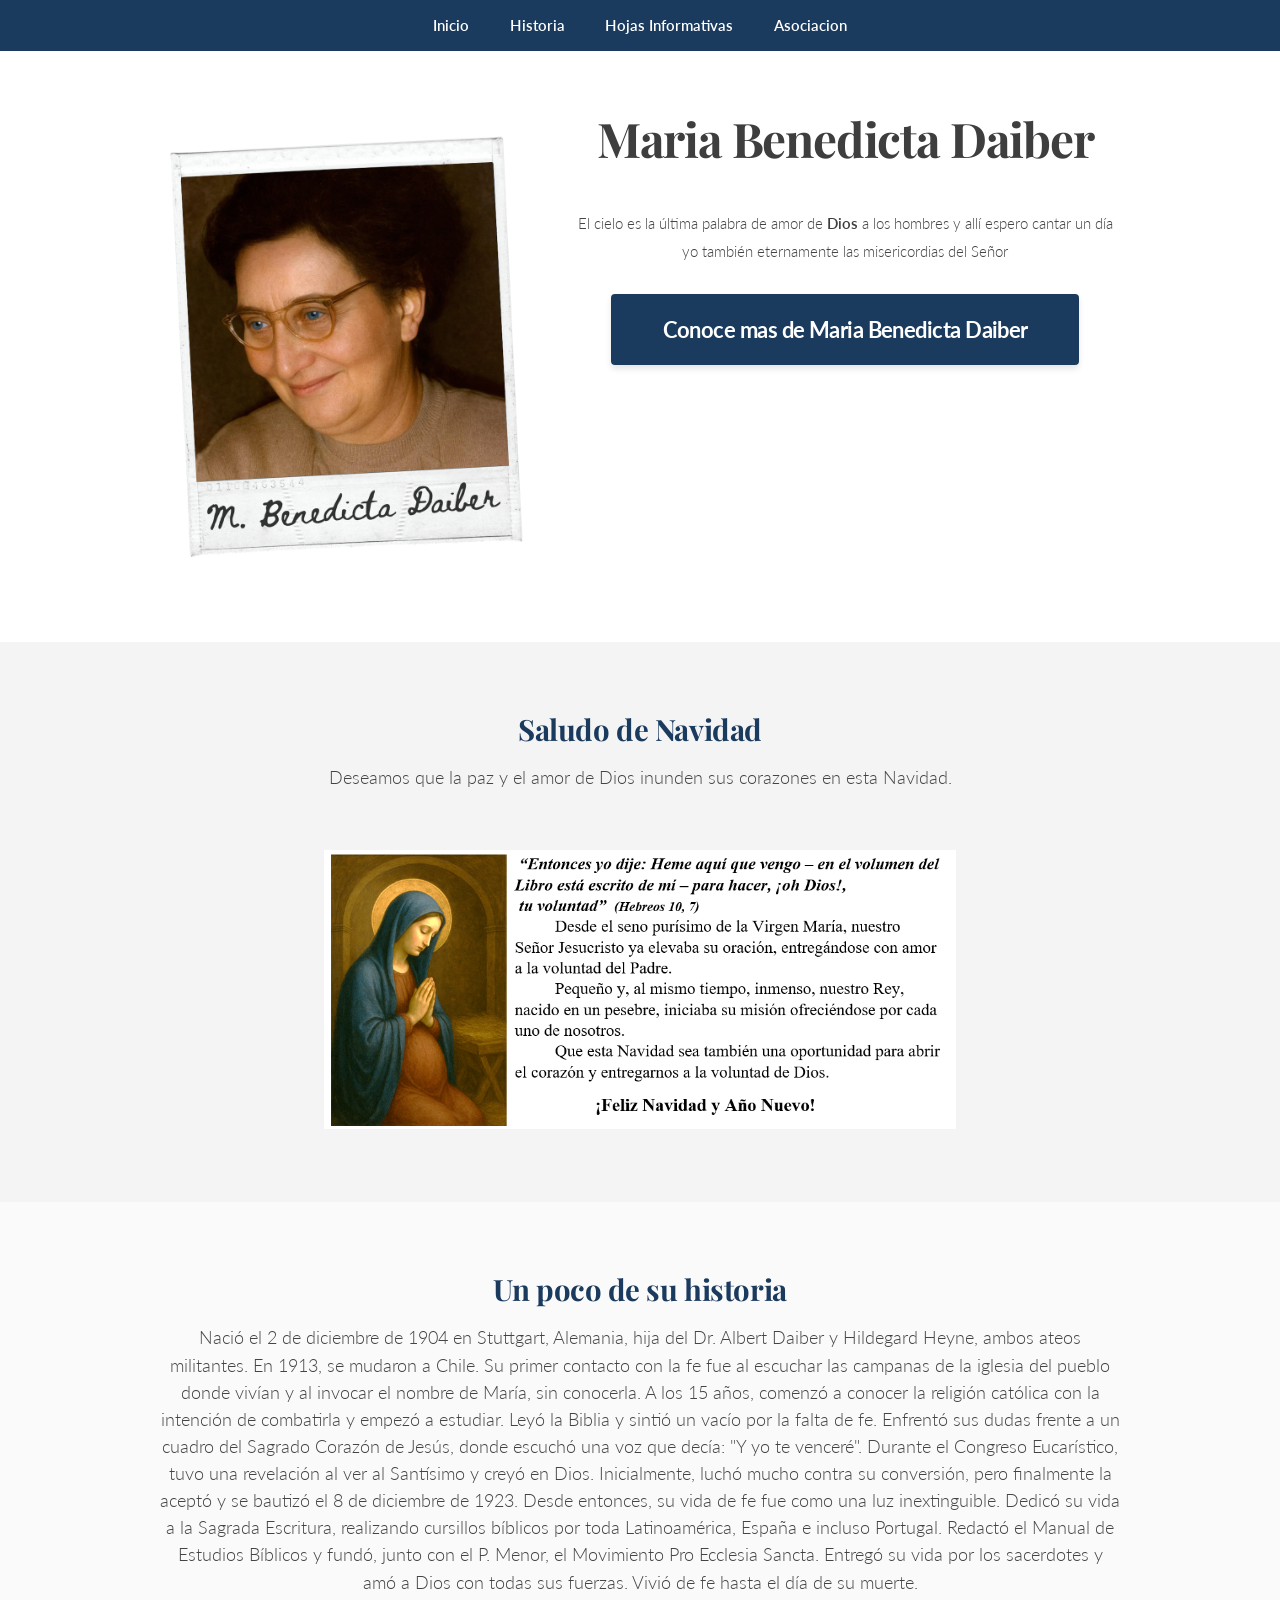
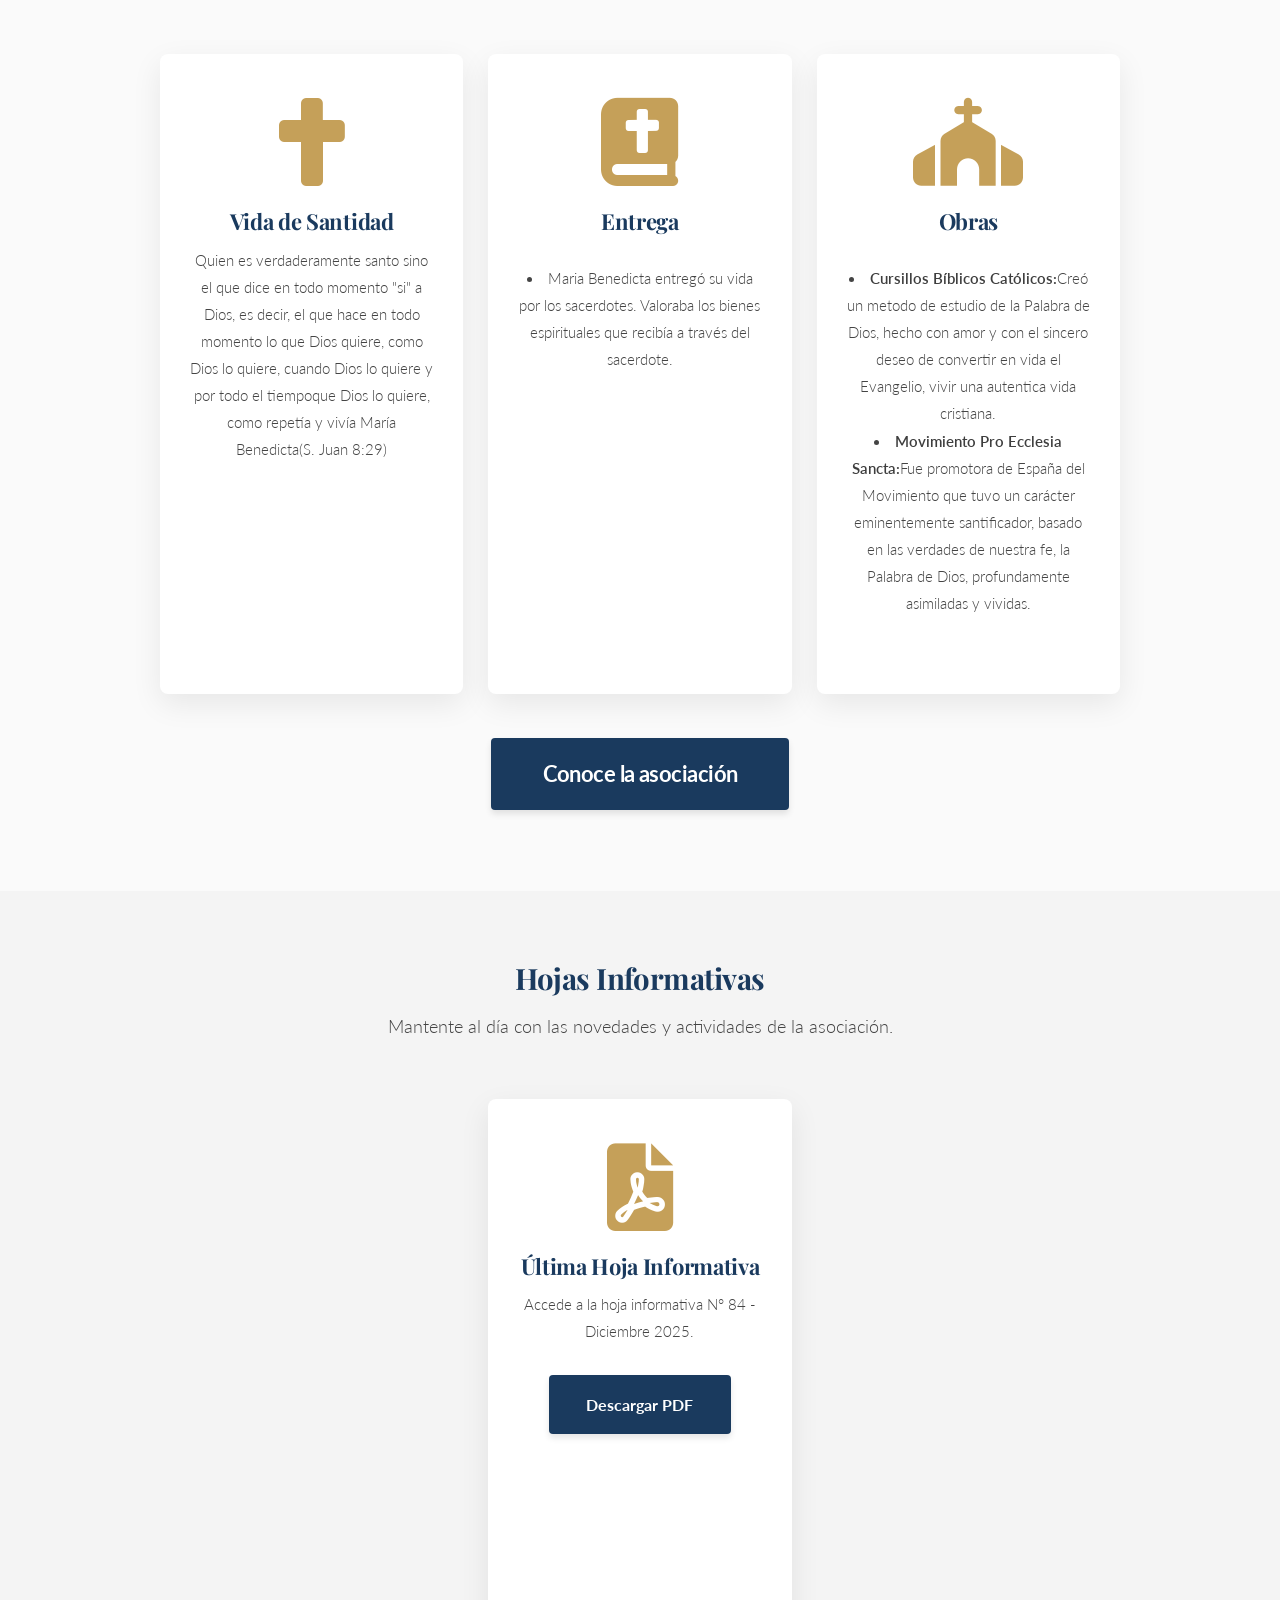
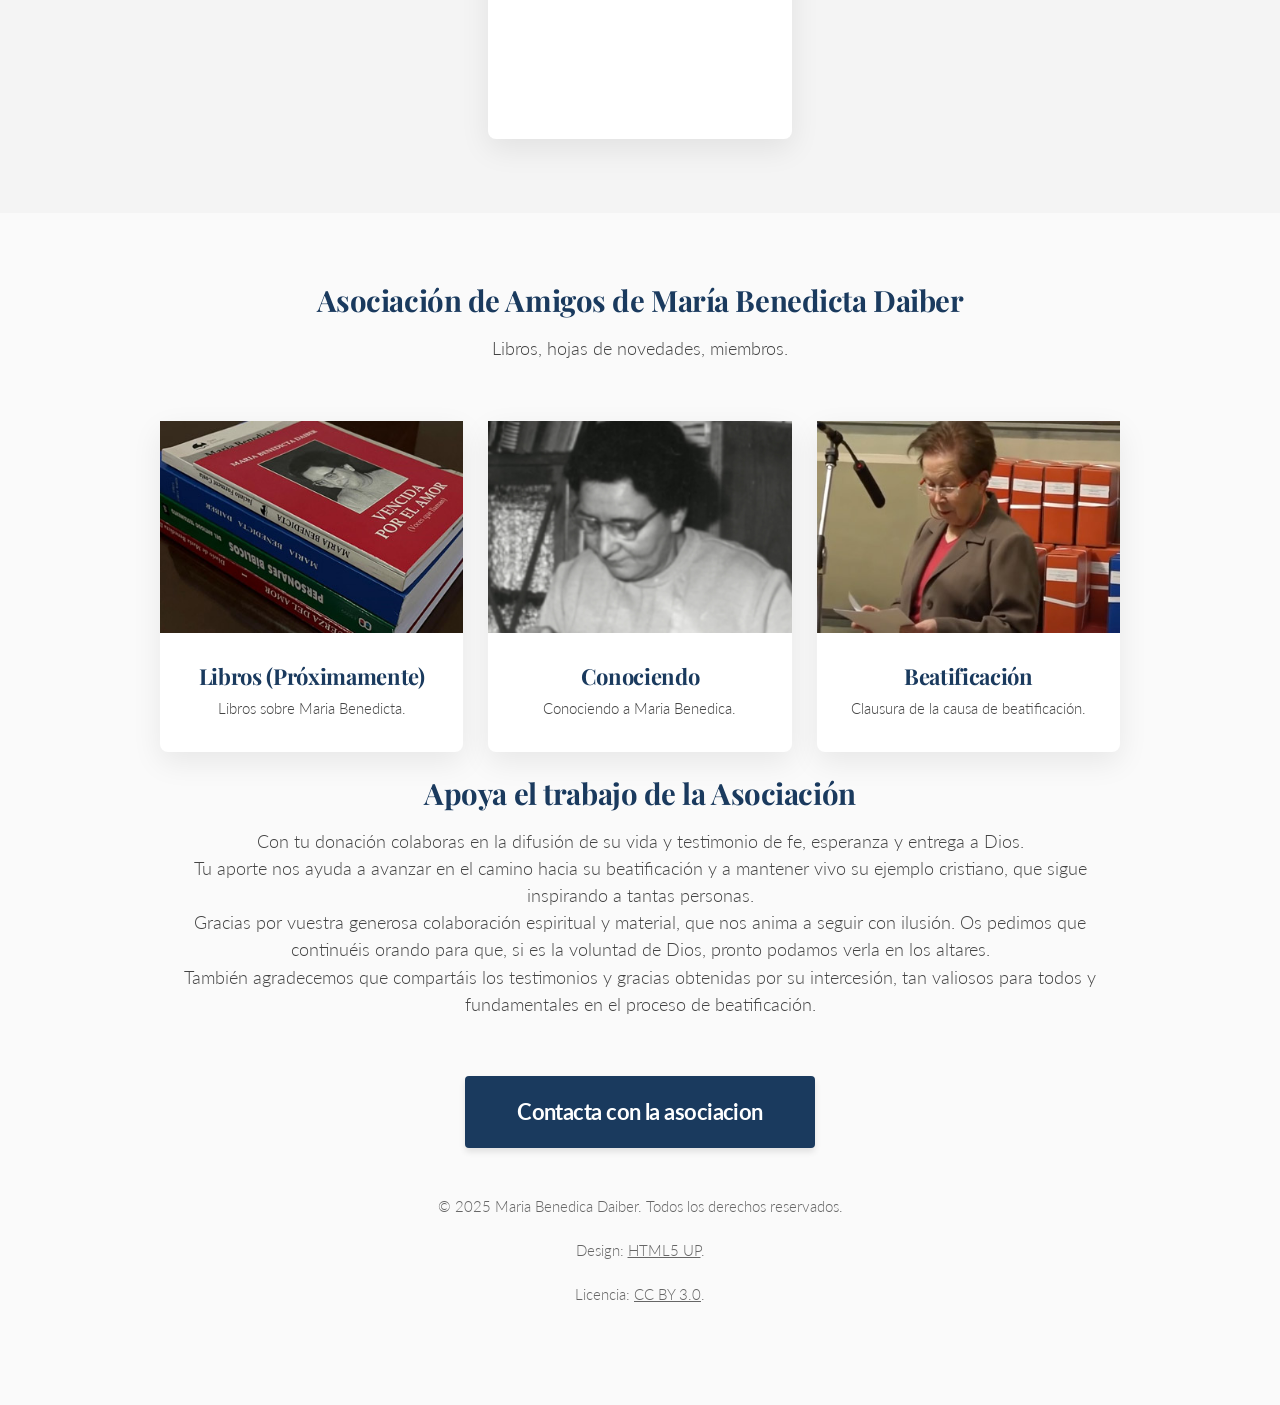
==== commit d061ddc1: "agregando hojita y saludo de navidad dic 2025" ====
--- a/index.html
+++ b/index.html
@@ -54,6 +54,21 @@
 		</div>
 	</article>
 
+	<!-- Saludo Navidad -->
+	<article id="saludo-navidad" class="wrapper style3">
+		<div class="container">
+			<header>
+				<h2>Saludo de Navidad</h2>
+				<p>Deseamos que la paz y el amor de Dios inunden sus corazones en esta Navidad.</p>
+			</header>
+			<div class="row aln-center">
+				<div class="col-8 col-10-medium col-12-small">
+					<span class="image fit"><img src="images/saludo_navidad.png" alt="Saludo de Navidad" /></span>
+				</div>
+			</div>
+		</div>
+	</article>
+
 	<!-- historia -->
 	<article id="historia" class="wrapper style2">
 		<div class="container">
@@ -132,9 +147,9 @@
 						<i class="fa-solid fa-file-pdf"></i>
 						<h3>Última Hoja Informativa</h3>
 						<p>
-							Accede a la hoja informativa N° 83 - Julio/Agosto 2024.
+							Accede a la hoja informativa N° 84 - Diciembre 2025.
 						</p>
-						<a href="hojas_informativas/hoja_informativa_83.pdf" target="_blank" class="button">Descargar
+						<a href="hojas_informativas/hoja_informativa_84.pdf" target="_blank" class="button">Descargar
 							PDF</a>
 					</section>
 				</div>
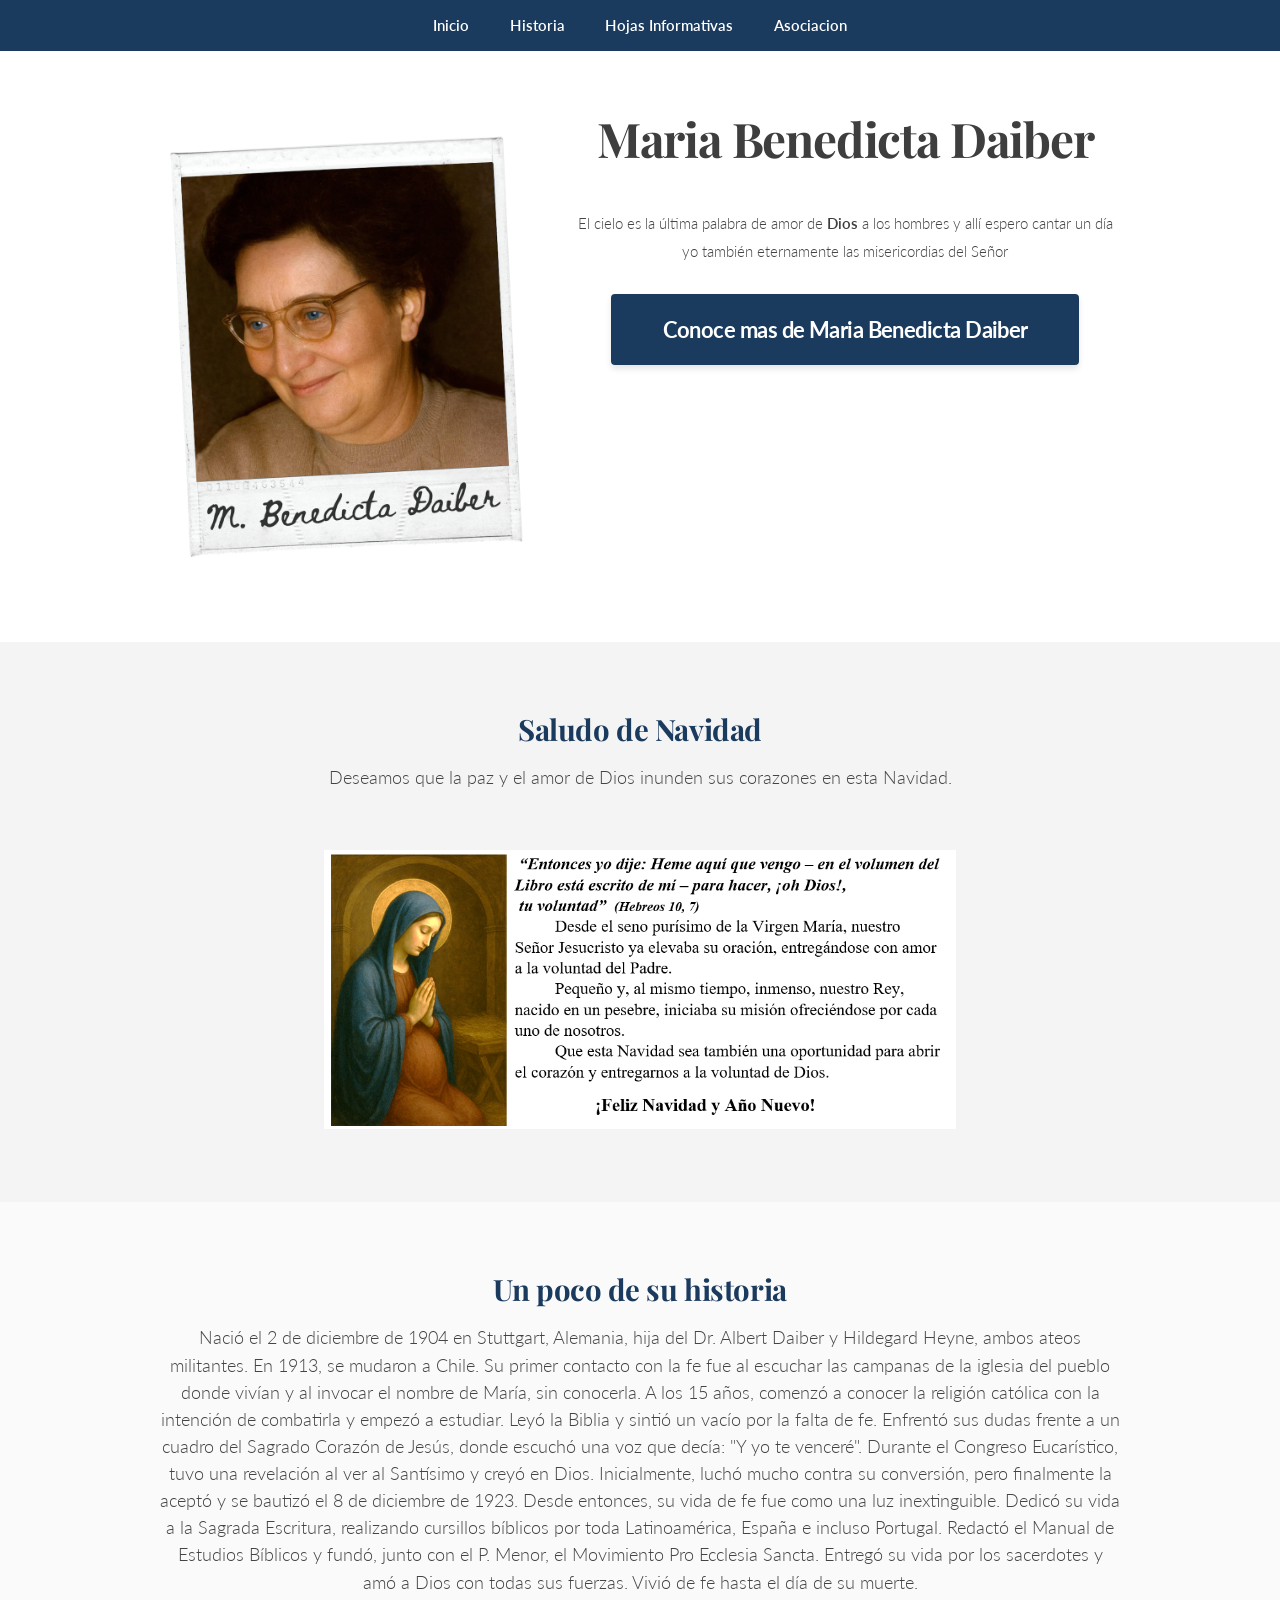
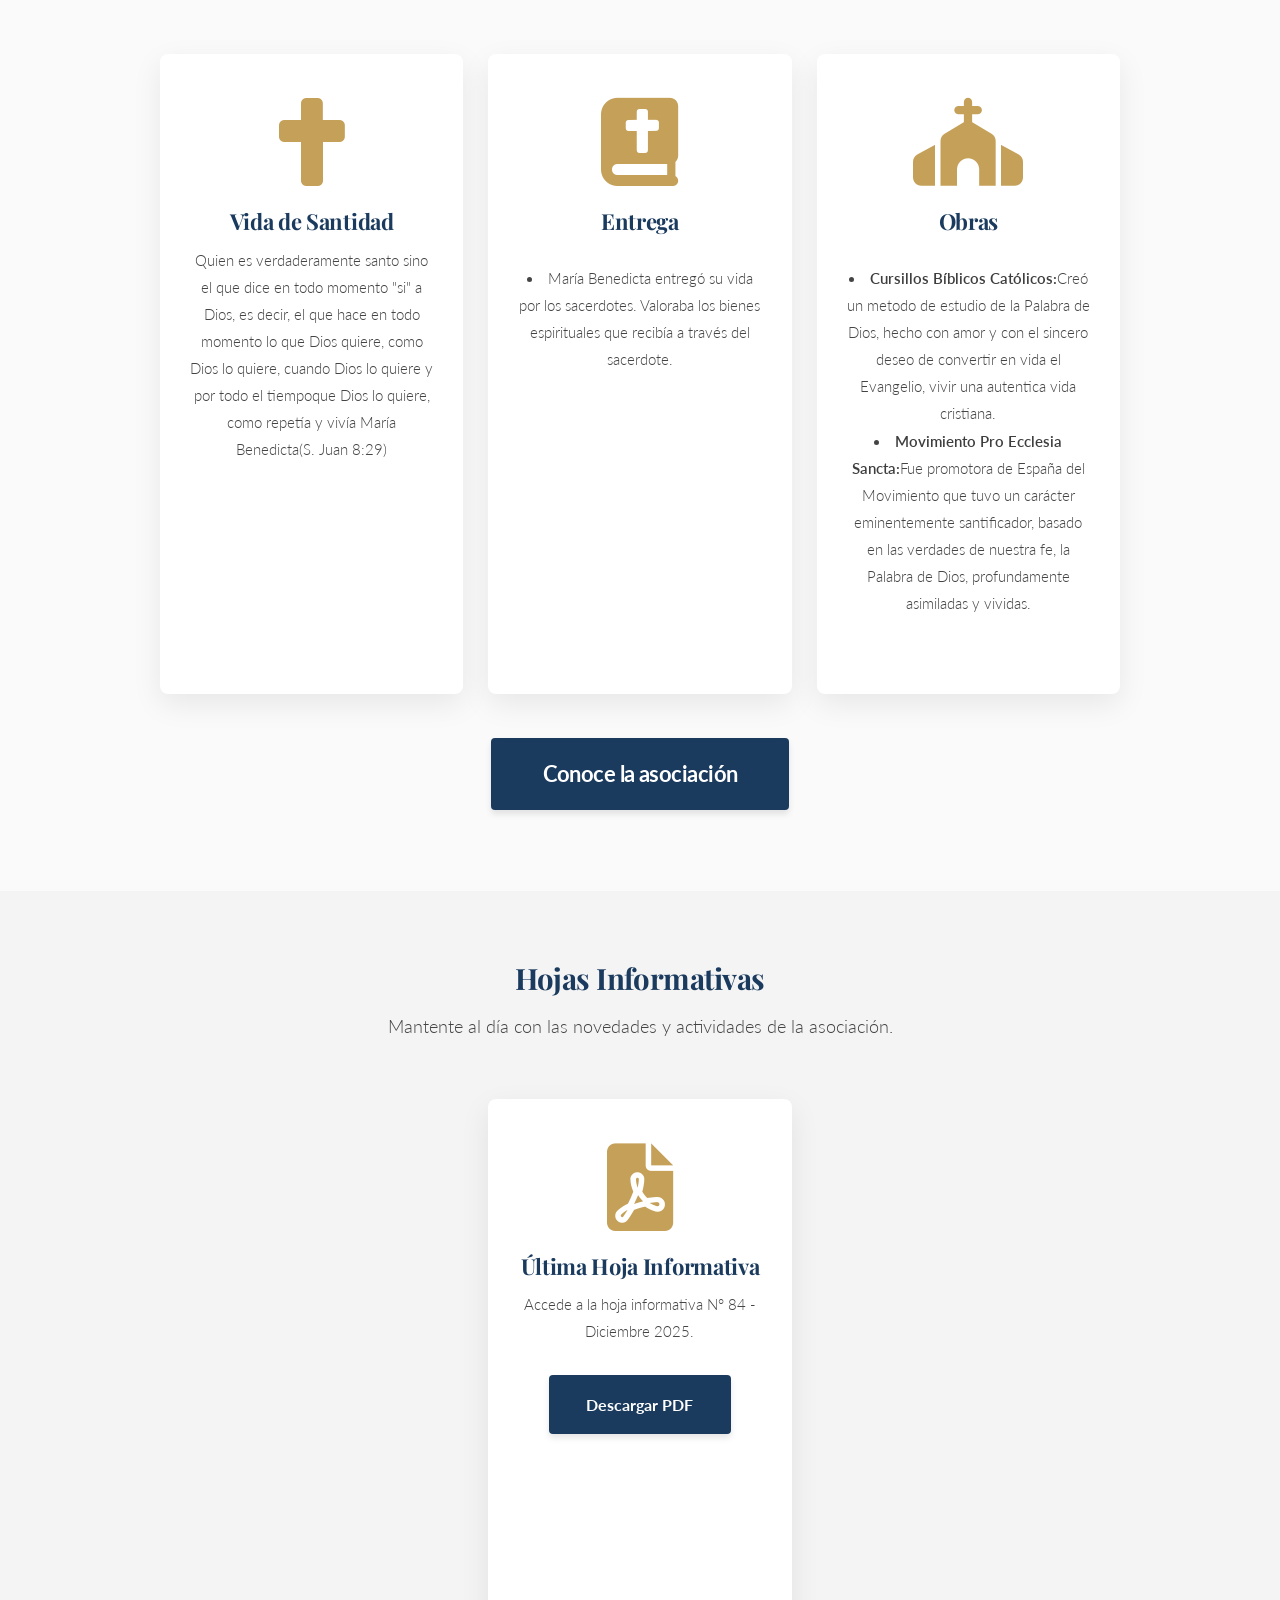
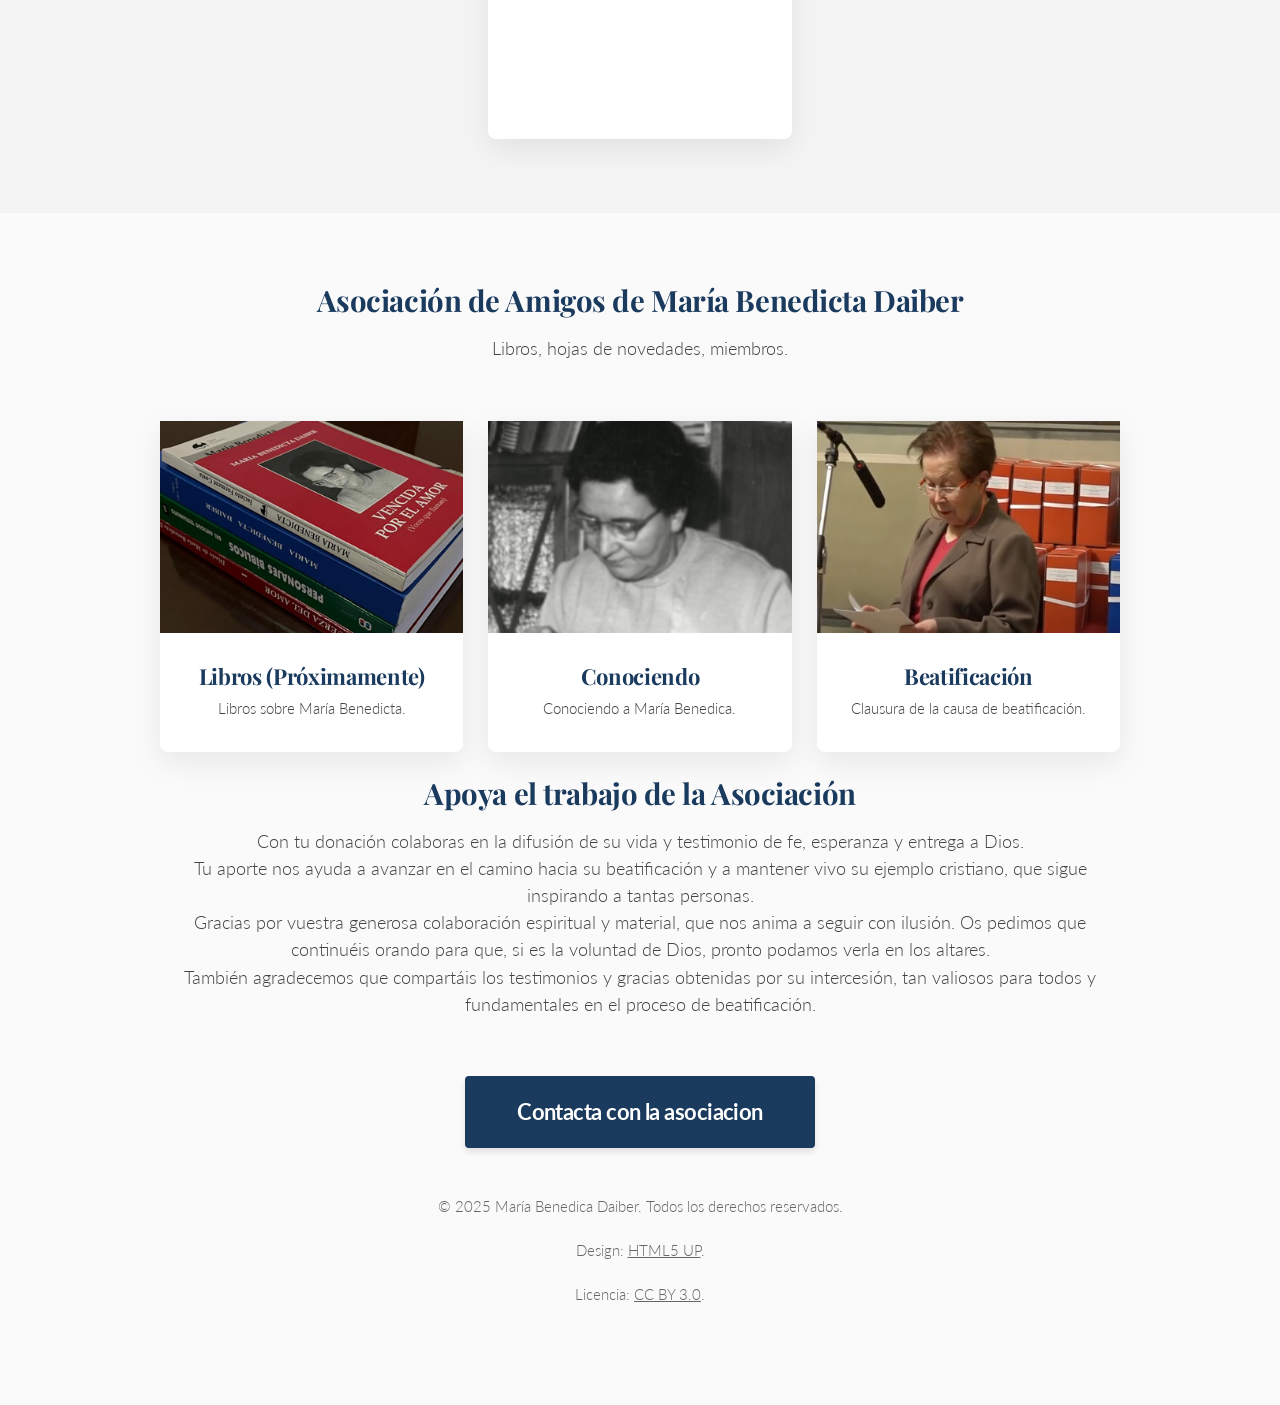
==== commit 0de3d8e4: "POniendole el acento a María" ====
--- a/index.html
+++ b/index.html
@@ -2,7 +2,7 @@
 <html>
 
 <head>
-	<title>Maria Benedicta Daiber</title>
+	<title>María Benedicta Daiber</title>
 	<meta charset="utf-8" />
 	<meta name="viewport" content="width=device-width, initial-scale=1, user-scalable=no" />
 	<link rel="stylesheet" href="assets/css/main.css" />
@@ -106,7 +106,7 @@
 						<i class="fa-solid fa-book-bible"></i>
 						<h3>Entrega</h3>
 						<p>
-							<li>Maria Benedicta entregó su vida por los sacerdotes. Valoraba los bienes espirituales que
+							<li>María Benedicta entregó su vida por los sacerdotes. Valoraba los bienes espirituales que
 								recibía a través del sacerdote. <p>
 								</p>
 					</section>
@@ -169,7 +169,7 @@
 					<article class="box style2">
 						<a href="#documentos" class="image featured"><img src="images/libros-emilia.jpg" alt="" /></a>
 						<h3><a href="#documentos">Libros (Próximamente)</a></h3>
-						<p>Libros sobre Maria Benedicta.</p>
+						<p>Libros sobre María Benedicta.</p>
 					</article>
 				</div>
 				<div class="col-4 col-6-medium col-12-small">
@@ -177,7 +177,7 @@
 						<a href="https://www.youtube.com/watch?v=n-Kl02w8ah0" target="_blank"
 							class="image featured"><img src="images/conociendo-mb.jpg" alt="" /></a>
 						<h3><a href="https://www.youtube.com/watch?v=n-Kl02w8ah0" target="_blank">Conociendo</a></h3>
-						<p>Conociendo a Maria Benedica.</p>
+						<p>Conociendo a María Benedica.</p>
 					</article>
 				</div>
 				<div class="col-4 col-6-medium col-12-small">
@@ -219,7 +219,7 @@
 		</div>
 		<footer id="footer">
 			<ul id="copyright">
-				<p>&copy; 2025 Maria Benedica Daiber. Todos los derechos reservados.</p>
+				<p>&copy; 2025 María Benedica Daiber. Todos los derechos reservados.</p>
 				<p>Design: <a href="https://html5up.net" target="_blank">HTML5 UP</a>.</p>
 				<p>Licencia: <a href="https://creativecommons.org/licenses/by/3.0/" target="_blank">CC BY 3.0</a>.</p>
 			</ul>
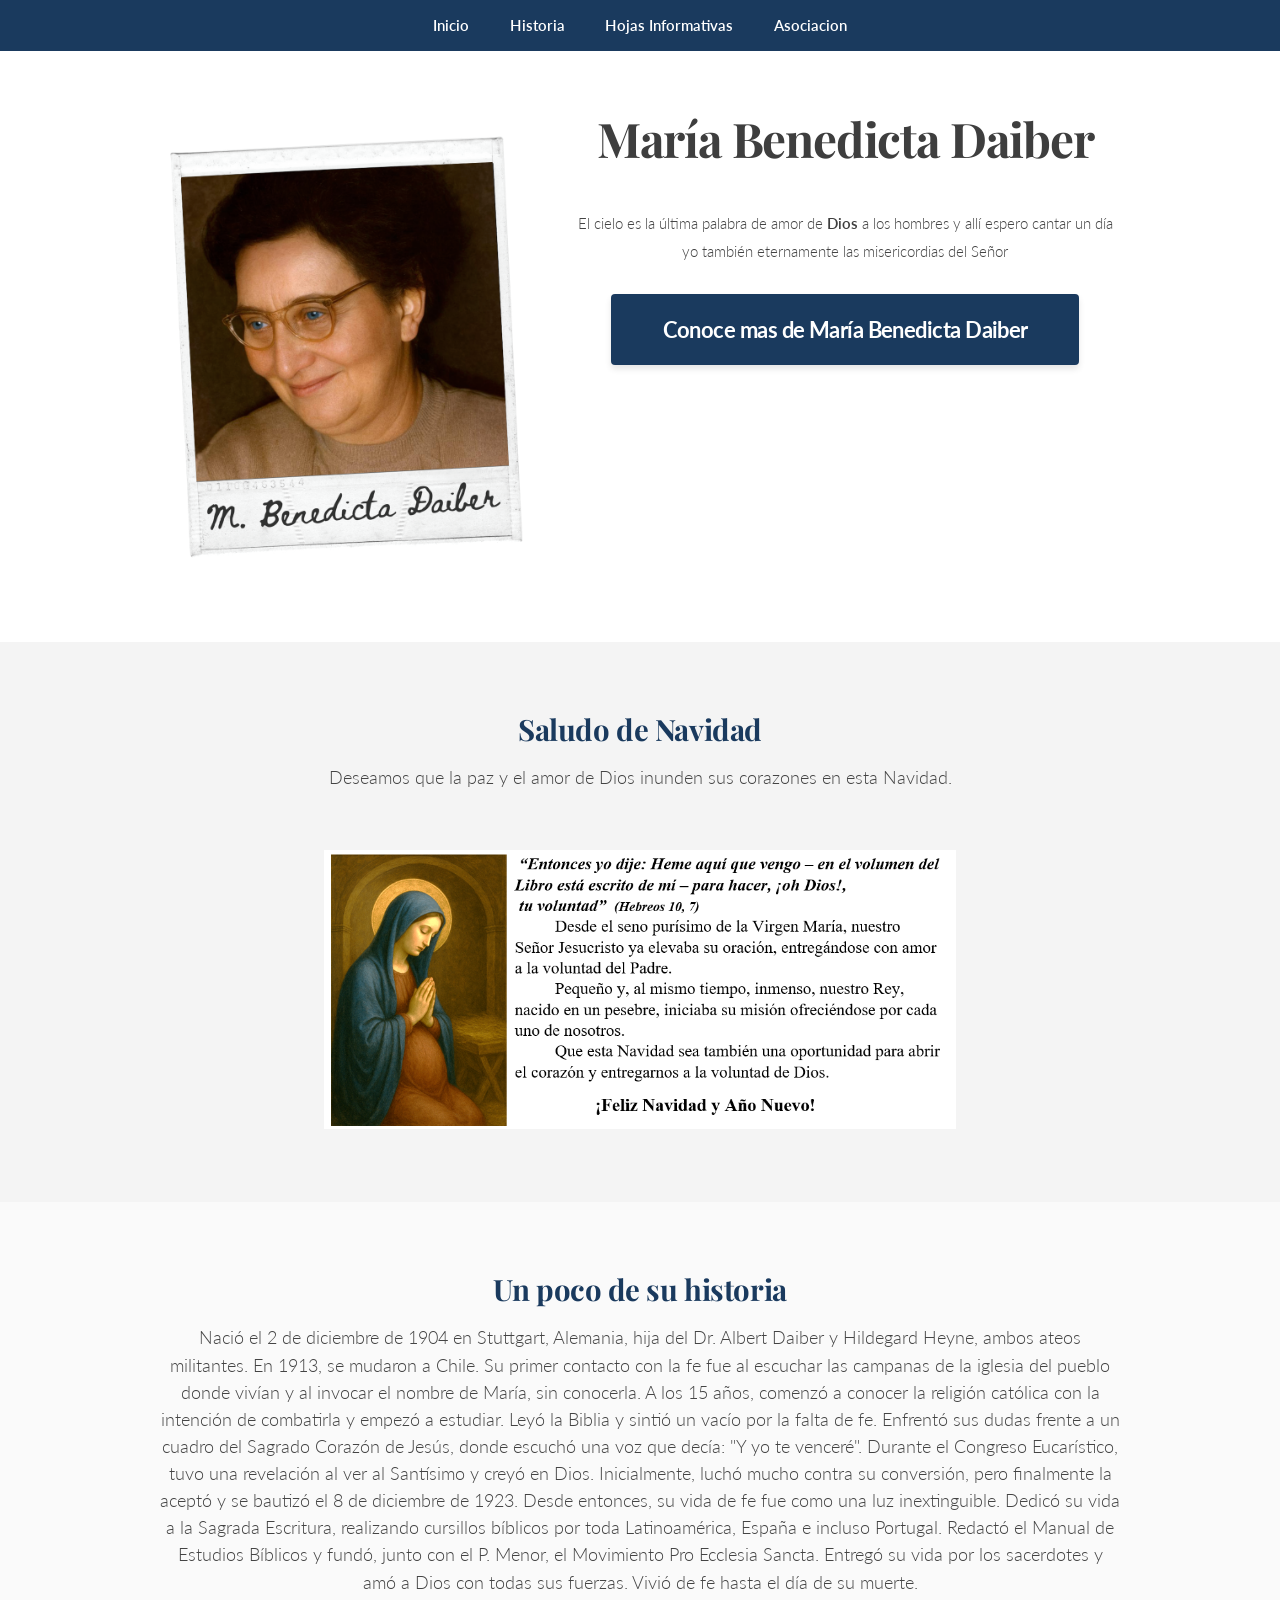
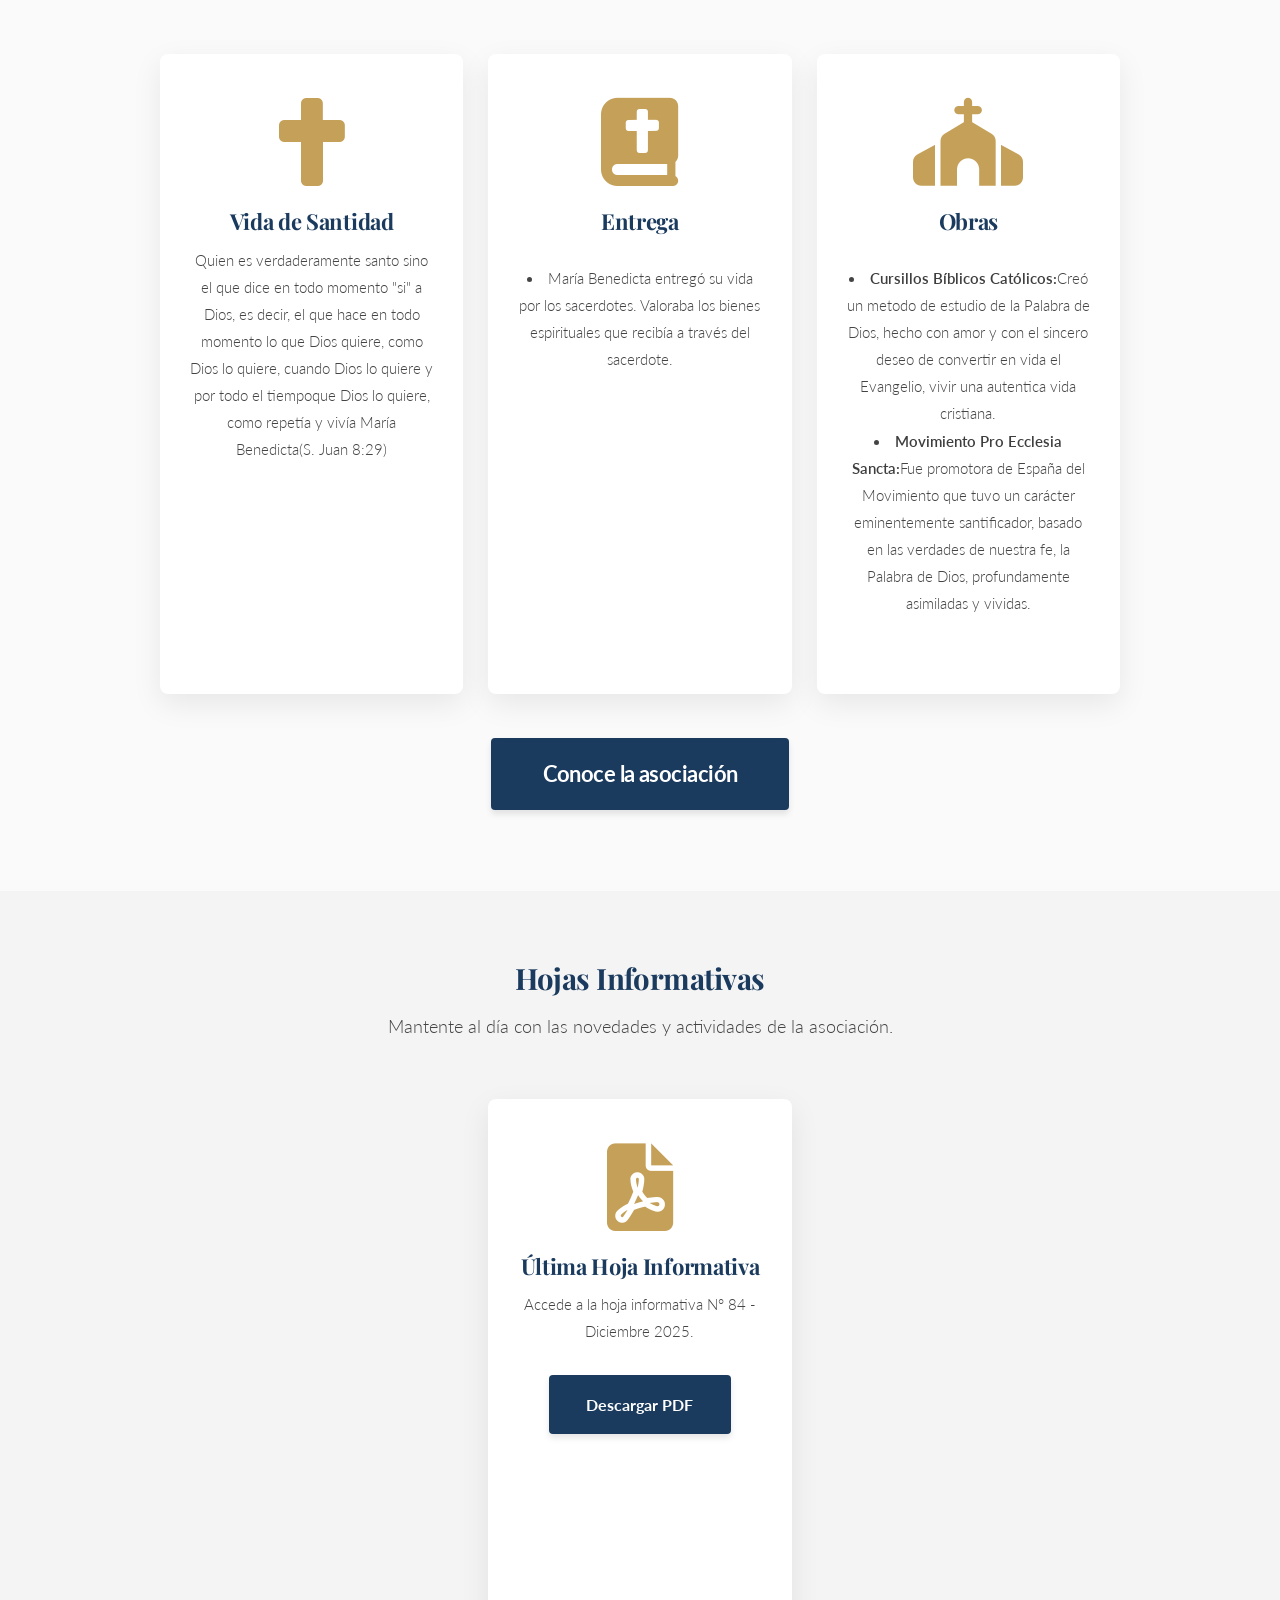
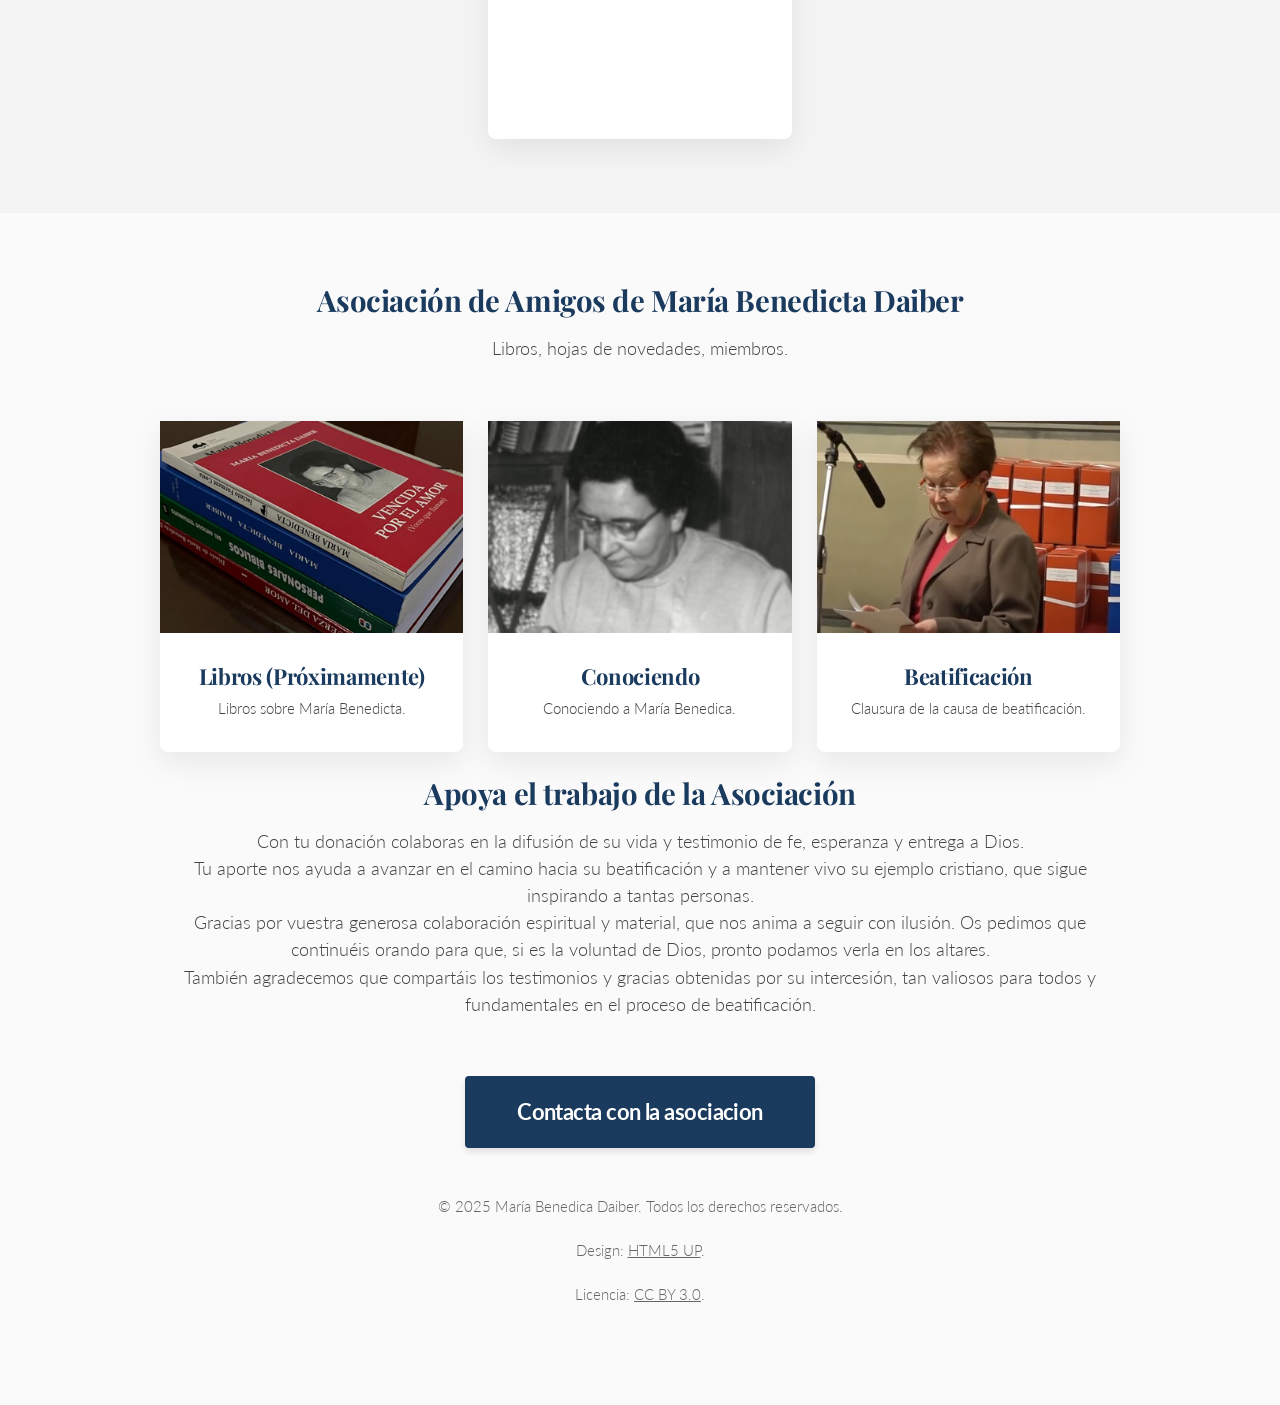
==== commit da037df0: "POniendole el acento a María titulo" ====
--- a/index.html
+++ b/index.html
@@ -42,13 +42,13 @@
 				</div>
 				<div class="col-8 col-7-large col-12-medium">
 					<header>
-						<h1><strong>Maria Benedicta Daiber</strong></h1>
+						<h1><strong>María Benedicta Daiber</strong></h1>
 					</header>
 					<!-- Primera Frase -->
 					<p>El cielo es la última palabra de amor de <strong>Dios</strong> a los hombres y allí espero cantar
 						un día yo también eternamente las misericordias del Señor </p>
 					<!-- Texto del primer boton-->
-					<a href="#historia" class="button large scrolly">Conoce mas de Maria Benedicta Daiber</a>
+					<a href="#historia" class="button large scrolly">Conoce mas de María Benedicta Daiber</a>
 				</div>
 			</div>
 		</div>
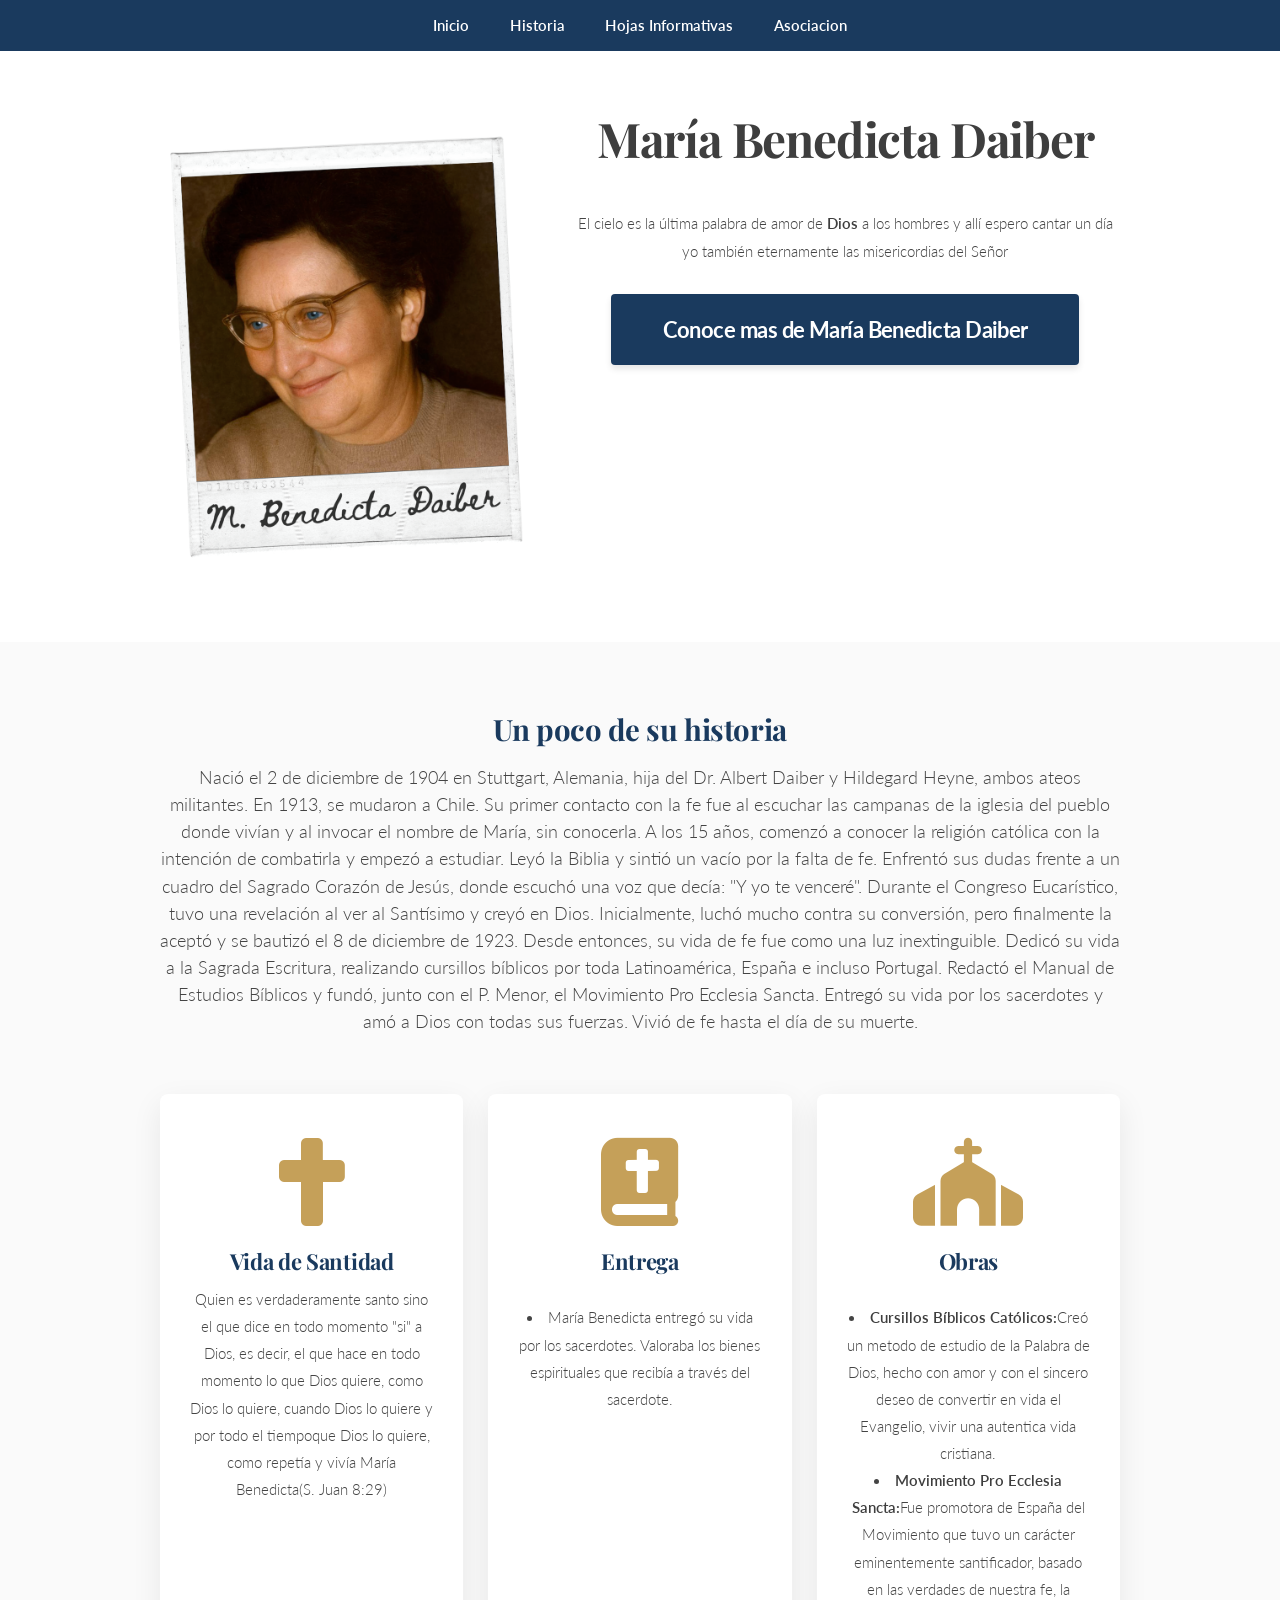
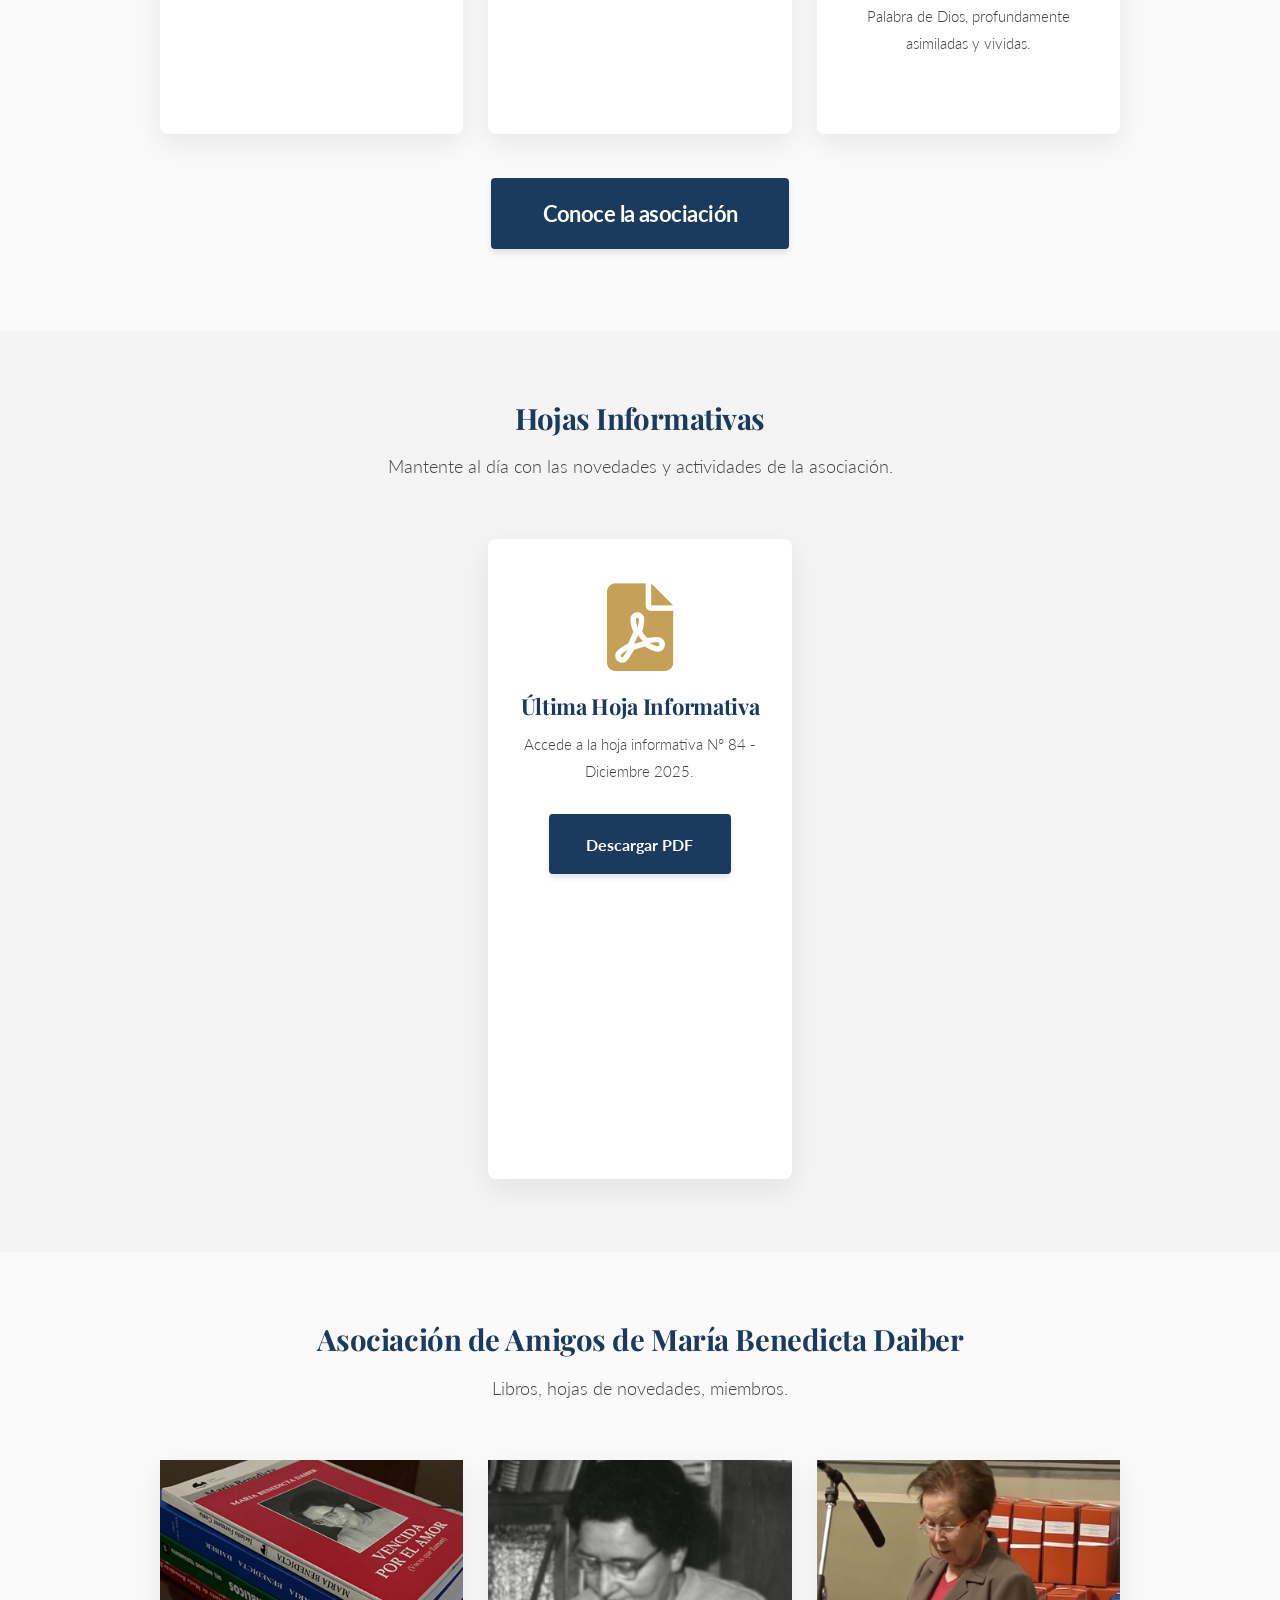
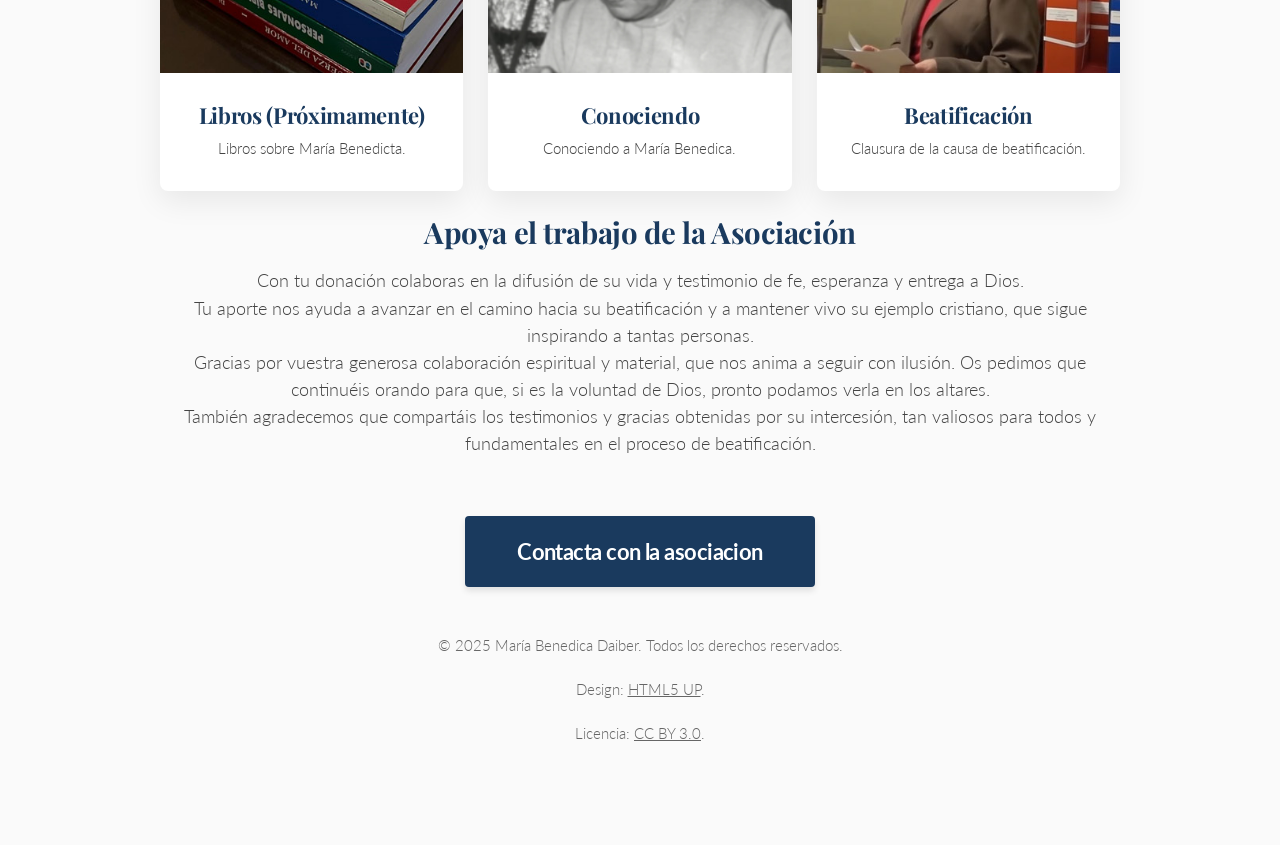
==== commit 9f12ae1c: "quitando saludo de navidad" ====
--- a/index.html
+++ b/index.html
@@ -54,21 +54,6 @@
 		</div>
 	</article>
 
-	<!-- Saludo Navidad -->
-	<article id="saludo-navidad" class="wrapper style3">
-		<div class="container">
-			<header>
-				<h2>Saludo de Navidad</h2>
-				<p>Deseamos que la paz y el amor de Dios inunden sus corazones en esta Navidad.</p>
-			</header>
-			<div class="row aln-center">
-				<div class="col-8 col-10-medium col-12-small">
-					<span class="image fit"><img src="images/saludo_navidad.png" alt="Saludo de Navidad" /></span>
-				</div>
-			</div>
-		</div>
-	</article>
-
 	<!-- historia -->
 	<article id="historia" class="wrapper style2">
 		<div class="container">
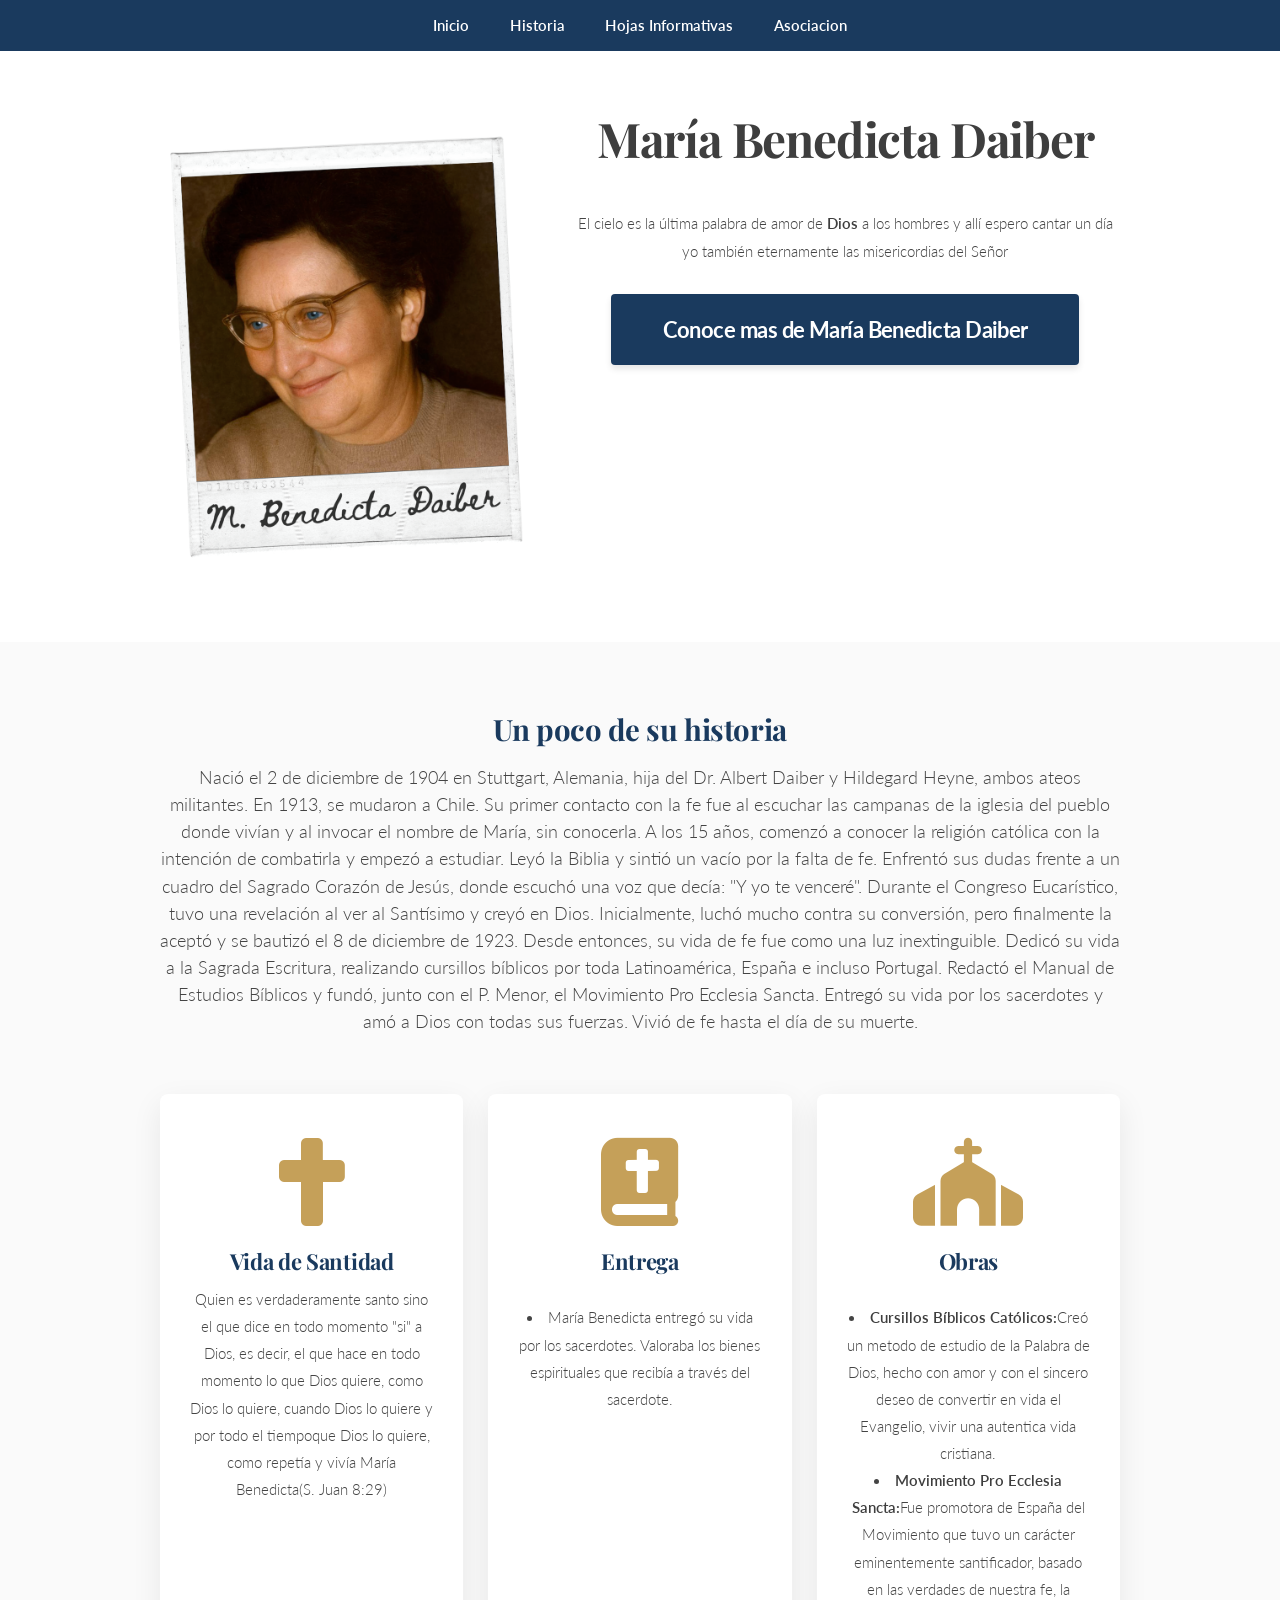
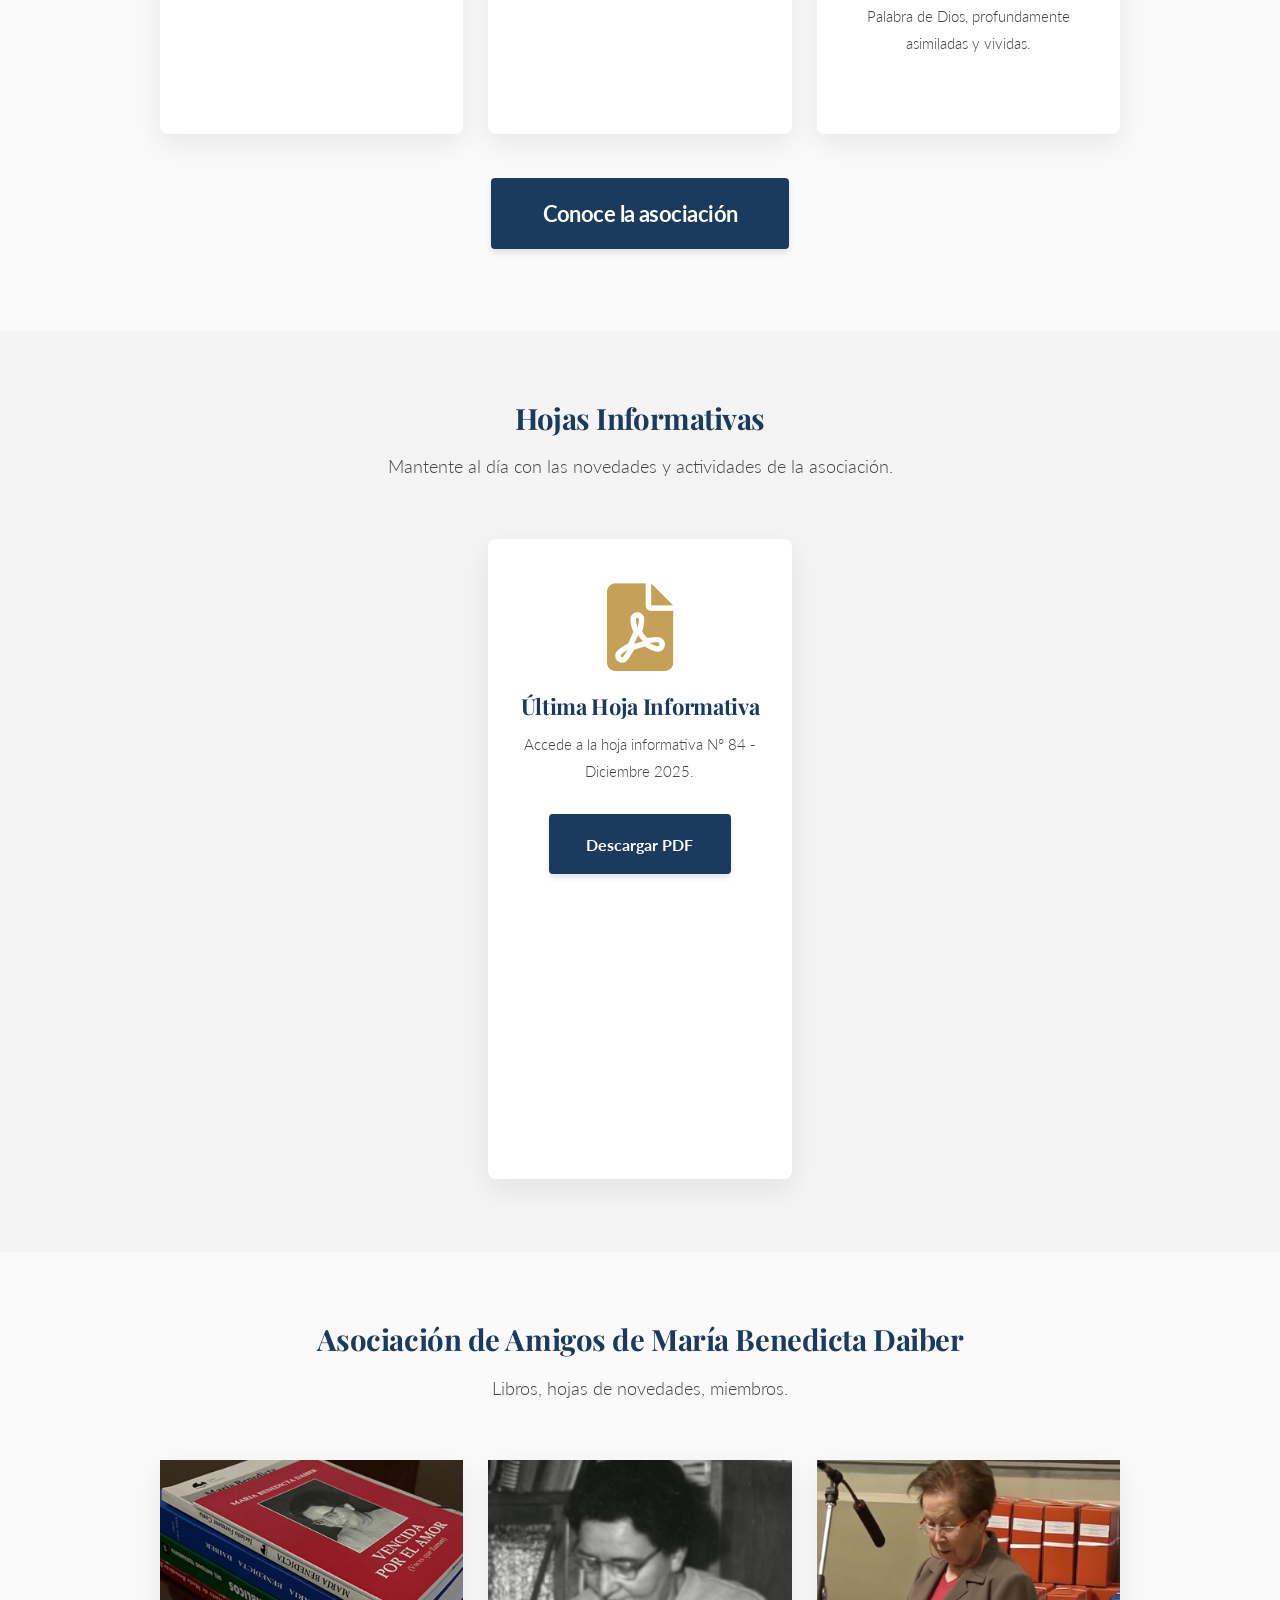
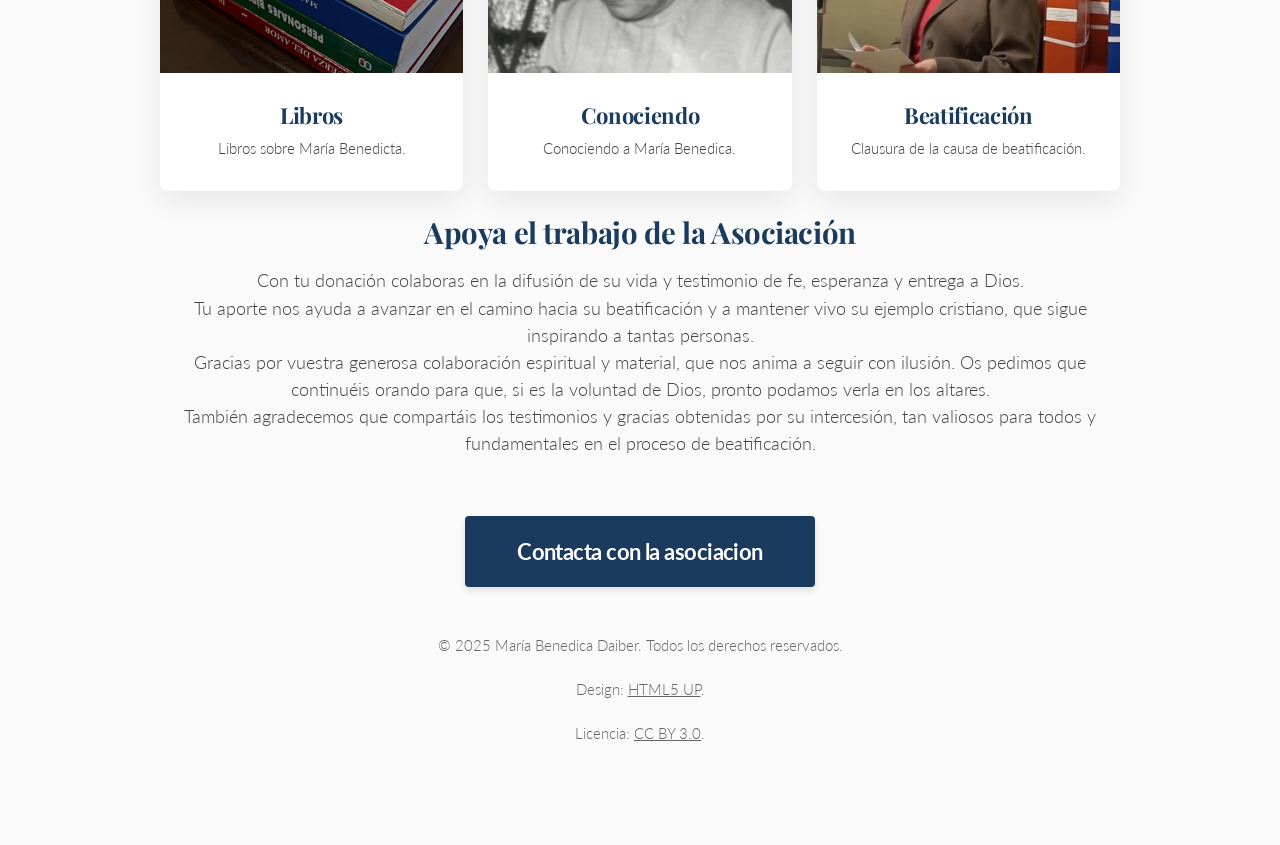
==== commit a8947229: "agregando seccion de libros" ====
--- a/index.html
+++ b/index.html
@@ -152,8 +152,8 @@
 			<div class="row">
 				<div class="col-4 col-6-medium col-12-small">
 					<article class="box style2">
-						<a href="#documentos" class="image featured"><img src="images/libros-emilia.jpg" alt="" /></a>
-						<h3><a href="#documentos">Libros (Próximamente)</a></h3>
+						<a href="libros.html" class="image featured"><img src="images/libros-emilia.jpg" alt="" /></a>
+						<h3><a href="libros.html">Libros</a></h3>
 						<p>Libros sobre María Benedicta.</p>
 					</article>
 				</div>
--- a/assets/css/main.css
+++ b/assets/css/main.css
@@ -2406,7 +2406,7 @@
 	/* Basic */
 
 	body {
-		padding-top: 44px;
+		padding-top: 90px;
 	}
 
 	body,
@@ -2560,15 +2560,24 @@
 	/* Nav */
 
 	#nav {
-		height: 44px;
-		line-height: 44px;
+		height: auto;
+		min-height: 44px;
+		line-height: normal;
+		padding: 5px 0;
+	}
+
+	#nav ul {
+		display: flex;
+		flex-wrap: wrap;
+		justify-content: center;
 	}
 
 	#nav a {
-		padding: 0 0.75em;
-		height: inherit;
-		line-height: inherit;
+		padding: 8px 10px;
+		height: auto;
+		line-height: normal;
 		border-radius: 0;
+		font-size: 0.95em;
 	}
 
 	#nav a:hover {
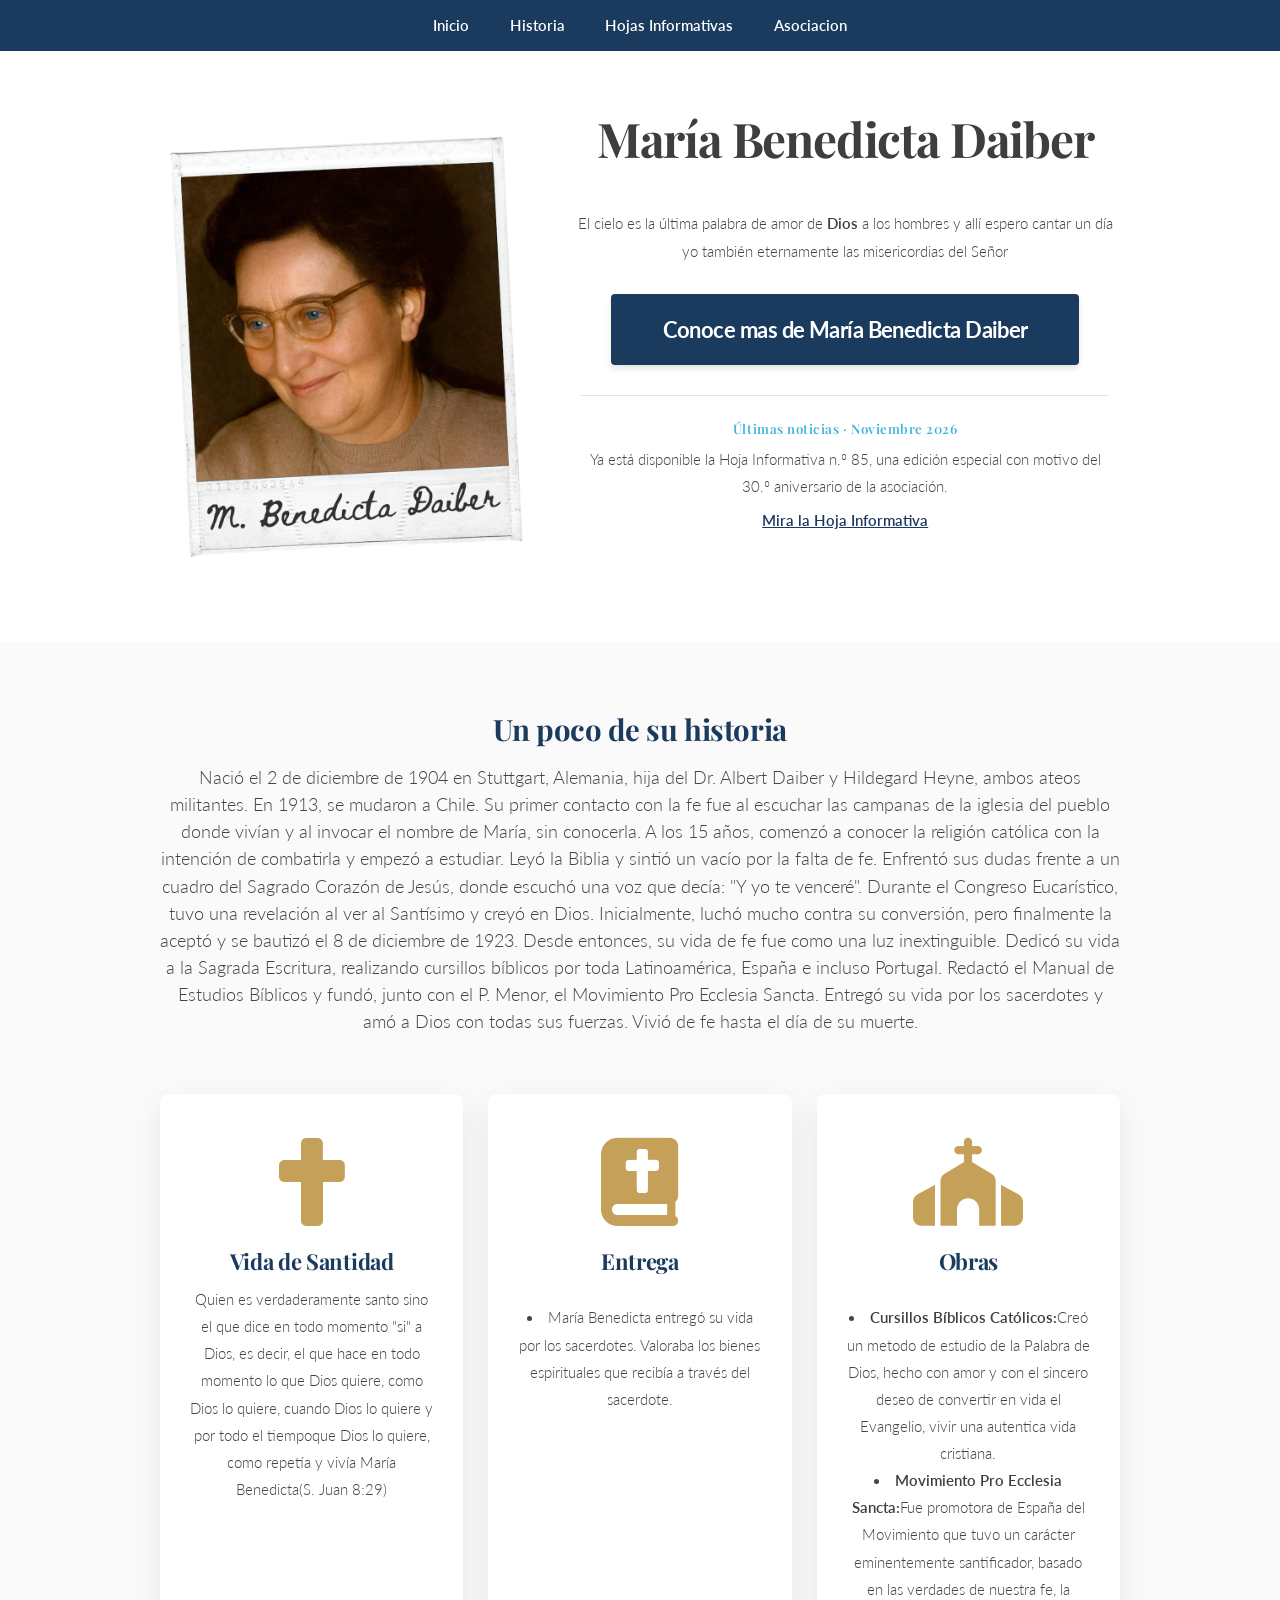
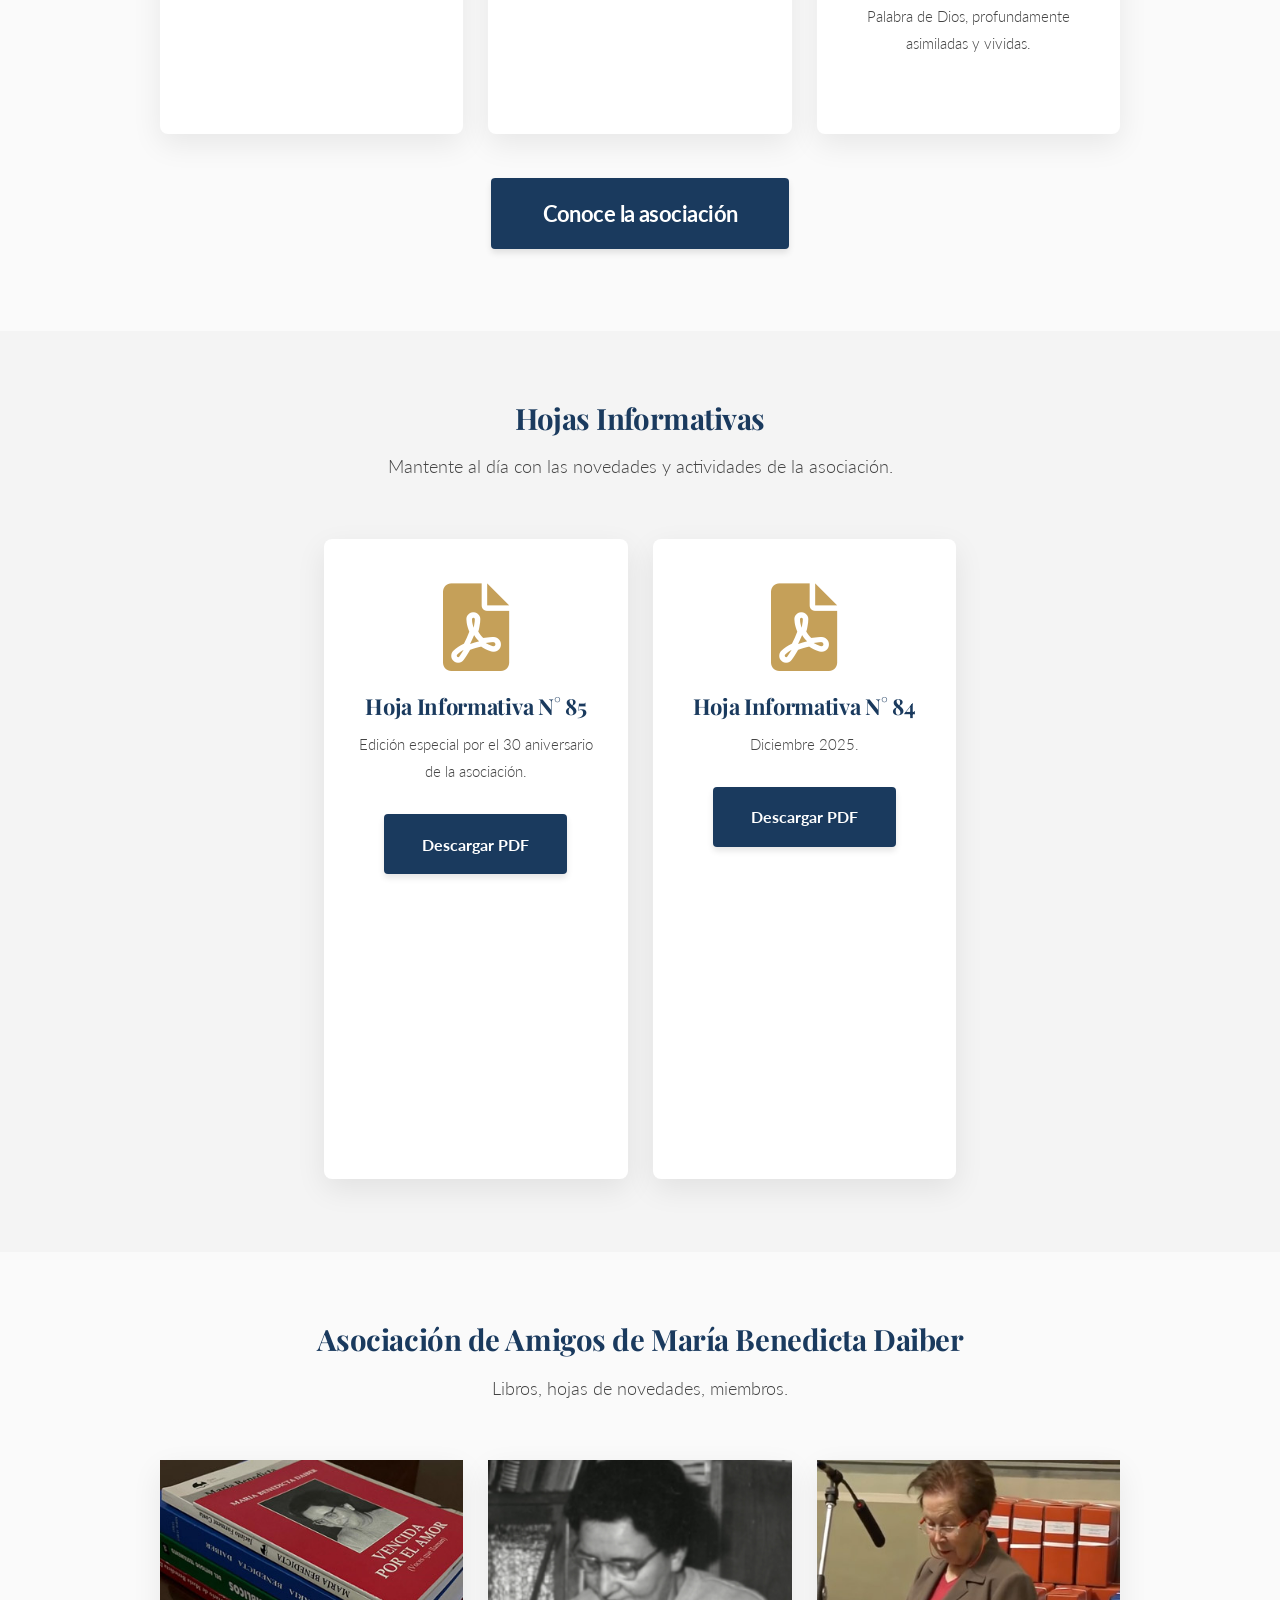
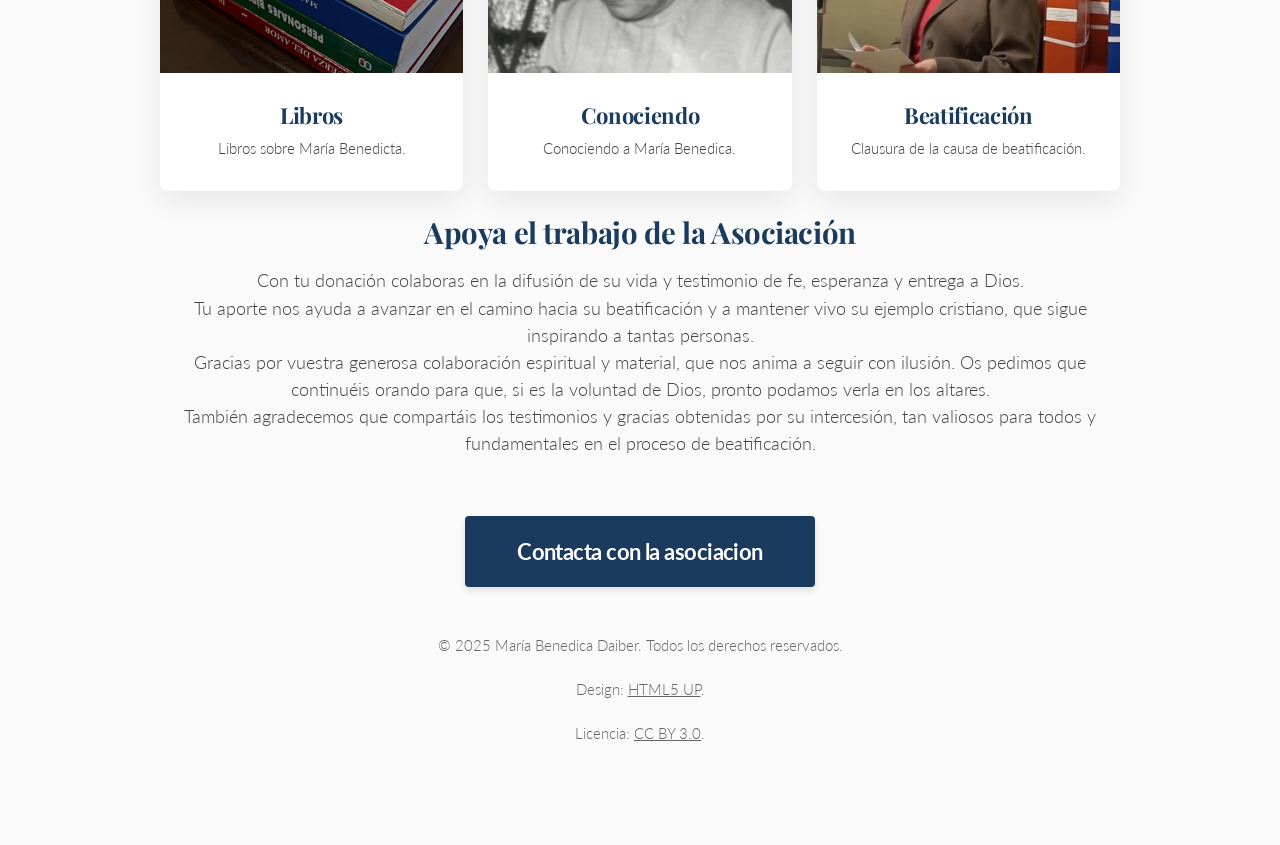
==== commit 45dd1845: "agregando la ultima hojita" ====
--- a/index.html
+++ b/index.html
@@ -49,6 +49,13 @@
 						un día yo también eternamente las misericordias del Señor </p>
 					<!-- Texto del primer boton-->
 					<a href="#historia" class="button large scrolly">Conoce mas de María Benedicta Daiber</a>
+					<section class="news-update" aria-labelledby="latest-news-title">
+						<h2 id="latest-news-title">Últimas noticias · Noviembre 2026</h2>
+						<p>Ya está disponible la Hoja Informativa n.º 85, una edición especial con motivo del 30.º
+							aniversario de la asociación.</p>
+						<a href="hojas_informativas/hoja_informativa_85.pdf" target="_blank"
+							rel="noopener noreferrer">Mira la Hoja Informativa</a>
+					</section>
 				</div>
 			</div>
 		</div>
@@ -130,9 +137,20 @@
 				<div class="col-4 col-6-medium col-12-small">
 					<section class="box style1">
 						<i class="fa-solid fa-file-pdf"></i>
-						<h3>Última Hoja Informativa</h3>
-						<p>
-							Accede a la hoja informativa N° 84 - Diciembre 2025.
+						<h3>Hoja Informativa N° 85</h3>
+						<p>
+							Edición especial por el 30 aniversario de la asociación.
+						</p>
+						<a href="hojas_informativas/hoja_informativa_85.pdf" target="_blank" class="button">Descargar
+							PDF</a>
+					</section>
+				</div>
+				<div class="col-4 col-6-medium col-12-small">
+					<section class="box style1">
+						<i class="fa-solid fa-file-pdf"></i>
+						<h3>Hoja Informativa N° 84</h3>
+						<p>
+							Diciembre 2025.
 						</p>
 						<a href="hojas_informativas/hoja_informativa_84.pdf" target="_blank" class="button">Descargar
 							PDF</a>
--- a/assets/css/main.css
+++ b/assets/css/main.css
@@ -2137,6 +2137,29 @@
 
 /* Wrappers */
 
+.news-update {
+	max-width: 36em;
+	margin: 1.5em auto 0;
+	padding-top: 1.25em;
+	border-top: 1px solid rgba(67, 179, 224, 0.25);
+}
+
+.news-update h2 {
+	color: #43B3E0;
+	font-size: 0.9em;
+	font-weight: 600;
+	letter-spacing: 0.04em;
+	margin-bottom: 0.35em;
+}
+
+.news-update p {
+	margin: 0 0 0.45em;
+}
+
+.news-update a {
+	font-weight: 600;
+}
+
 .wrapper {
 	background-color: #fff;
 	/* Removed bg.png */
@@ -2460,6 +2483,11 @@
 		clear: both;
 	}
 
+	.news-update {
+		margin-top: 1.25em;
+		padding-top: 1em;
+	}
+
 	/* Button */
 
 	input[type="button"],
